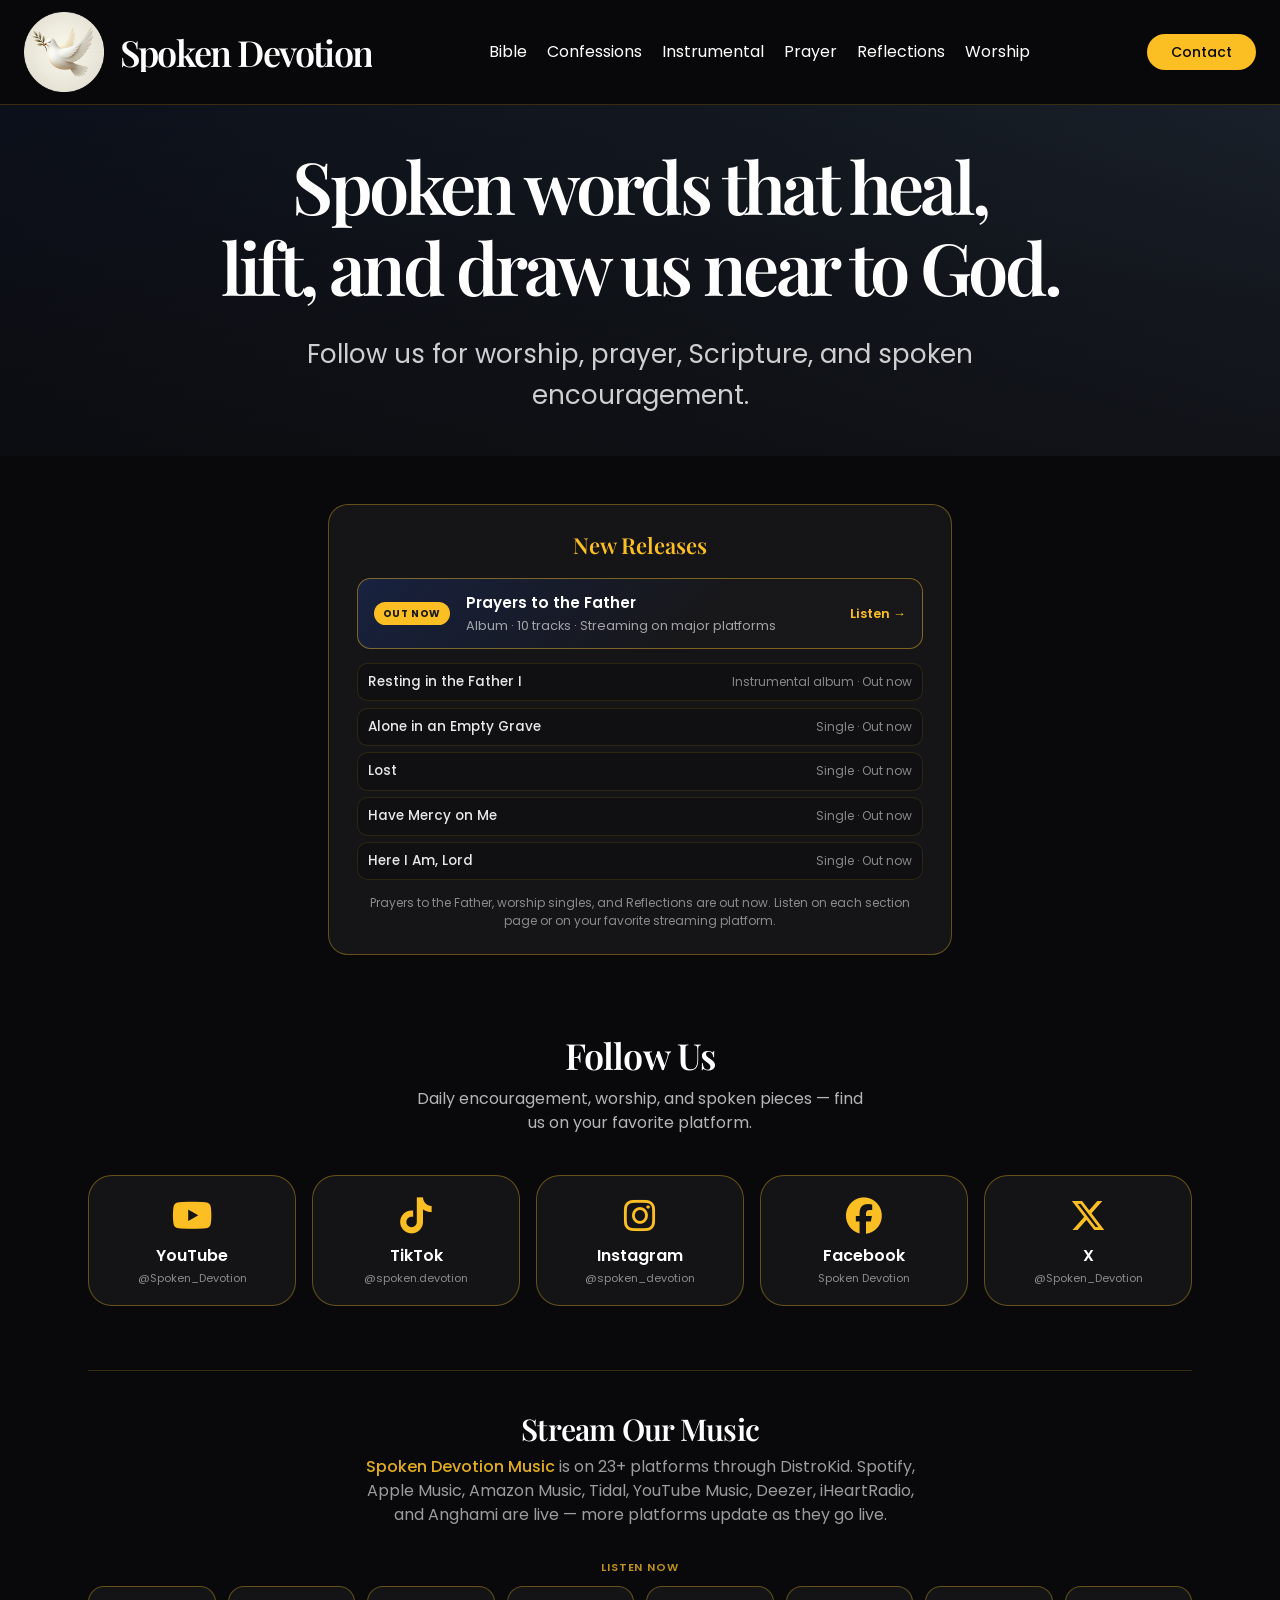
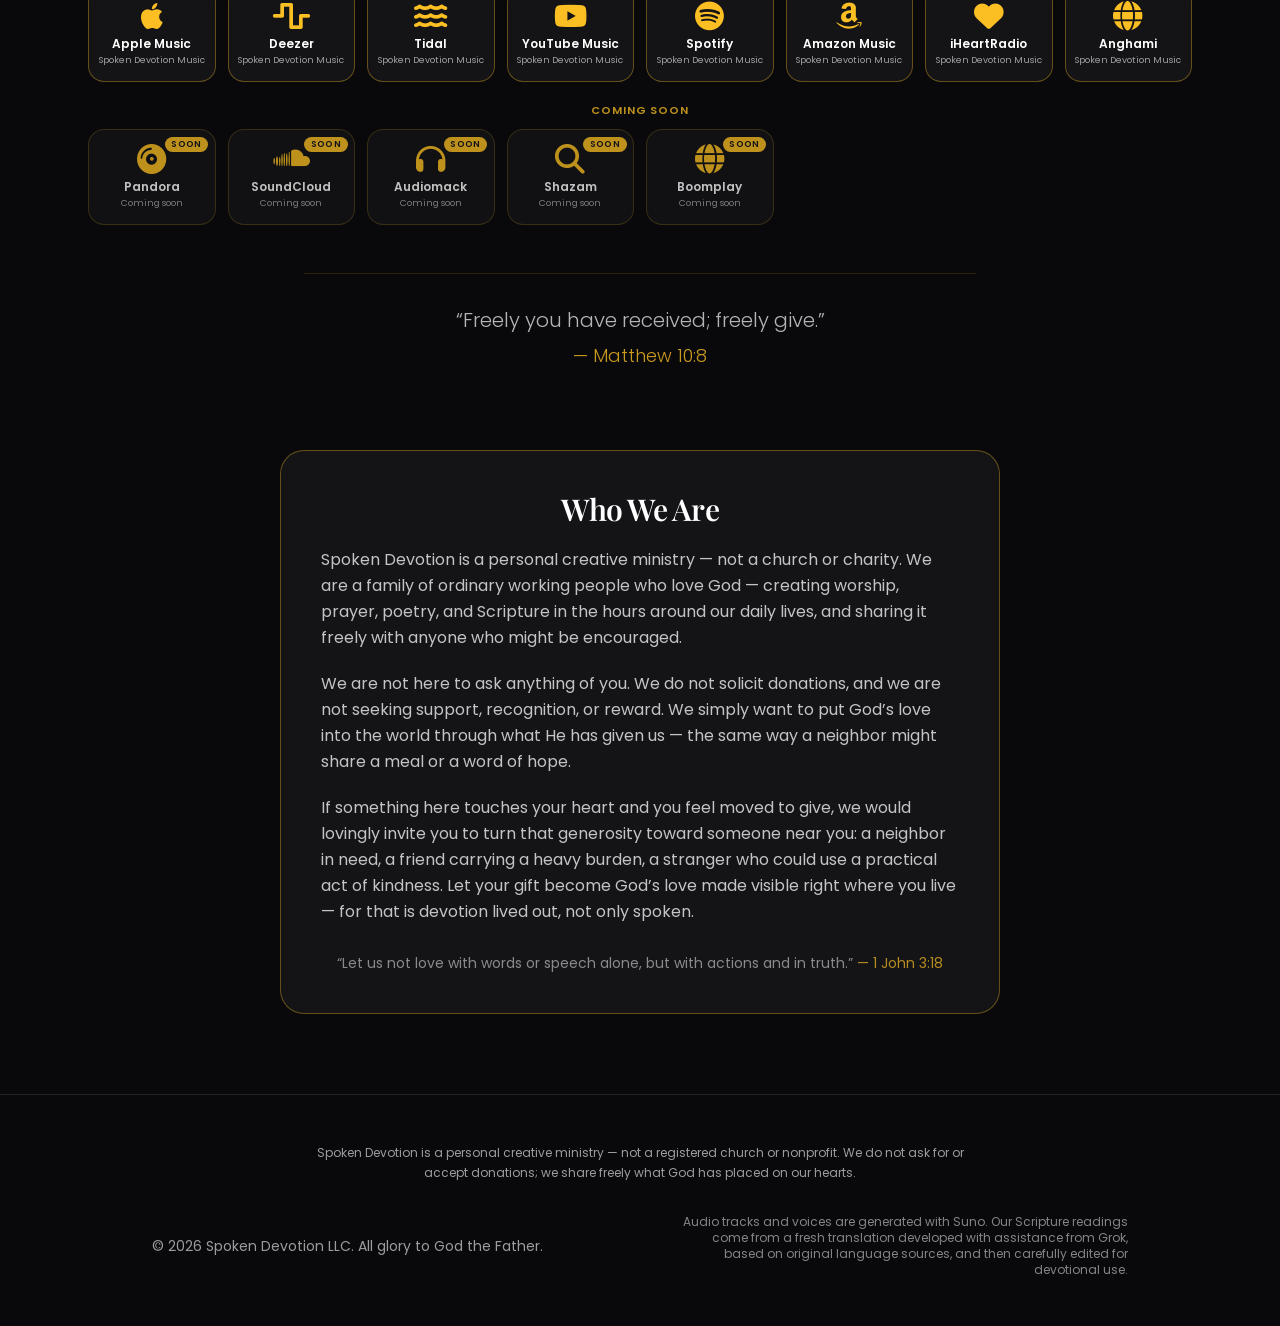
==== index.html @ 1915d524 "Consistent self-description: personal creative ministry" ====
<!DOCTYPE html>
<html lang="en">
<head>
    <meta charset="UTF-8">
    <meta name="viewport" content="width=device-width, initial-scale=1.0">
    <title>Spoken Devotion • Words that Draw Us Closer to God</title>
    <meta name="description" content="Spoken poetry, worship, prayer, and Scripture that heal, lift, and draw us closer to God.">
    <meta name="theme-color" content="#0f172a">
    <link rel="icon" href="/images/logo.png" type="image/png">
    <link rel="apple-touch-icon" href="/images/logo.png">
    <meta property="og:type" content="website">
    <meta property="og:site_name" content="Spoken Devotion">
    <meta property="og:title" content="Spoken Devotion • Words that Draw Us Closer to God">
    <meta property="og:description" content="Spoken poetry, worship, prayer, and Scripture that heal, lift, and draw us closer to God.">
    <meta property="og:url" content="https://spokendevotion.com/">
    <link rel="canonical" href="https://spokendevotion.com/">
    <meta property="og:image" content="https://spokendevotion.com/images/main.png">
    <meta name="twitter:card" content="summary_large_image">
    <link rel="stylesheet" href="https://cdnjs.cloudflare.com/ajax/libs/font-awesome/6.5.1/css/all.min.css">
    <link rel="stylesheet" href="/partials/site.css?v=24">
    <style>
        @import url('https://fonts.googleapis.com/css2?family=Playfair+Display:wght@400;700&family=Poppins:wght@400;500;600&display=swap');
        .accent-gold { color: #fbbf24; }
        .section-divider { border-top: 1px solid rgba(251, 191, 36, 0.2); }
    </style>
    <!-- Tailwind last, matching the old Play CDN cascade order -->
    <link rel="stylesheet" href="/css/tailwind.min.css?v=1">
</head>
<body class="bg-zinc-950 text-white overflow-x-hidden">
    <div id="nav-root"><!-- partial:nav (generated from partials/nav.html; run scripts/sync-partials.py) -->
<nav id="site-nav" class="fixed top-0 left-0 right-0 z-50 bg-zinc-950/90 backdrop-blur-xl border-b border-amber-400/20">
    <div class="max-w-7xl mx-auto px-6 h-[6.5rem] flex items-center justify-between">
        <a href="/" class="flex items-center gap-x-3 md:gap-x-4 min-w-0">
            <img src="/images/logo.png" alt="Spoken Devotion" class="h-16 md:h-20 w-auto flex-shrink-0">
            <span class="font-semibold text-2xl md:text-4xl tracking-tighter heading-font truncate">Spoken Devotion</span>
        </a>

        <div class="hidden lg:flex items-center gap-x-5 text-base">
            <a href="/bible/" data-nav-link class="hover:text-amber-400 transition-colors">Bible</a>
            <a href="/confessions/" data-nav-link class="hover:text-amber-400 transition-colors">Confessions</a>
            <a href="/instrumental/" data-nav-link class="hover:text-amber-400 transition-colors">Instrumental</a>
            <a href="/prayer/" data-nav-link class="hover:text-amber-400 transition-colors">Prayer</a>
            <a href="/reflections/" data-nav-link class="hover:text-amber-400 transition-colors">Reflections</a>
            <a href="/worship/" data-nav-link class="hover:text-amber-400 transition-colors">Worship</a>
        </div>

        <div class="flex items-center gap-x-3">
            <a href="/contact/" data-nav-link
               class="hidden sm:inline-flex px-4 md:px-6 py-2 bg-amber-400 hover:bg-amber-300 text-zinc-950 rounded-full transition-all text-sm font-medium">
                Contact
            </a>
            <button id="mobile-menu-btn" type="button" class="lg:hidden p-2 text-amber-400" aria-label="Open menu" aria-expanded="false">
                <i id="mobile-menu-icon" class="fa-solid fa-bars text-2xl"></i>
            </button>
        </div>
    </div>

    <div id="mobile-menu" class="hidden lg:hidden border-t border-amber-400/20 bg-zinc-950/95">
        <div class="px-6 py-4 flex flex-col gap-y-4 text-base">
            <a href="/bible/" data-nav-link class="hover:text-amber-400 transition-colors">Bible</a>
            <a href="/confessions/" data-nav-link class="hover:text-amber-400 transition-colors">Confessions</a>
            <a href="/instrumental/" data-nav-link class="hover:text-amber-400 transition-colors">Instrumental</a>
            <a href="/prayer/" data-nav-link class="hover:text-amber-400 transition-colors">Prayer</a>
            <a href="/reflections/" data-nav-link class="hover:text-amber-400 transition-colors">Reflections</a>
            <a href="/worship/" data-nav-link class="hover:text-amber-400 transition-colors">Worship</a>
            <a href="/contact/" data-nav-link class="inline-flex items-center justify-center px-6 py-2 bg-amber-400 hover:bg-amber-300 text-zinc-950 rounded-full transition-all text-sm font-medium">Contact</a>
        </div>
    </div>
</nav>
<!-- /partial:nav --></div>

    <!-- Hero Banner -->
    <section class="page-banner page-banner--standard page-banner--light" data-banner="/images/main.png" data-fallback="devotion-bg">
        <div class="page-banner__fallback"></div>
        <div class="page-banner__image"></div>
        <div class="page-banner__overlay"></div>
        <div class="page-banner__content max-w-5xl mx-auto">
            <h1 class="font-semibold tracking-tighter heading-font leading-tight">
                Spoken words that heal,<br>lift, and draw us near to God.
            </h1>
            <p class="text-white/80 max-w-2xl mx-auto">
                Follow us for worship, prayer, Scripture, and spoken encouragement.
            </p>
        </div>
    </section>

    <!-- Release digest (rendered from partials/releases.js) -->
    <div class="max-w-2xl mx-auto px-6 pt-10 md:pt-12" data-release-digest></div>

    <!-- Social -->
    <div id="social" class="max-w-6xl mx-auto px-6 py-16 md:py-20">
        <h2 class="text-3xl md:text-4xl font-semibold tracking-tight text-center mb-3 heading-font">Follow Us</h2>
        <p class="text-center text-white/70 mb-10 max-w-md mx-auto">Daily encouragement, worship, and spoken pieces — find us on your favorite platform.</p>

        <div class="social-row flex flex-nowrap items-stretch justify-center gap-3 md:gap-4">
            <a href="https://www.youtube.com/@Spoken_Devotion" target="_blank" rel="noopener noreferrer"
               class="social-card flex flex-col items-center justify-center p-4 md:p-5 text-center">
                <i class="fa-brands fa-youtube text-3xl md:text-4xl mb-2 accent-gold"></i>
                <span class="font-semibold text-sm md:text-base">YouTube</span>
                <span class="social-card__handle">@Spoken_Devotion</span>
            </a>
            <a href="https://www.tiktok.com/@spoken.devotion" target="_blank" rel="noopener noreferrer"
               class="social-card flex flex-col items-center justify-center p-4 md:p-5 text-center">
                <i class="fa-brands fa-tiktok text-3xl md:text-4xl mb-2 accent-gold"></i>
                <span class="font-semibold text-sm md:text-base">TikTok</span>
                <span class="social-card__handle">@spoken.devotion</span>
            </a>
            <a href="https://www.instagram.com/spoken_devotion/" target="_blank" rel="noopener noreferrer"
               class="social-card flex flex-col items-center justify-center p-4 md:p-5 text-center">
                <i class="fa-brands fa-instagram text-3xl md:text-4xl mb-2 accent-gold"></i>
                <span class="font-semibold text-sm md:text-base">Instagram</span>
                <span class="social-card__handle">@spoken_devotion</span>
            </a>
            <a href="https://www.facebook.com/profile.php?id=61591326358064" target="_blank" rel="noopener noreferrer"
               class="social-card flex flex-col items-center justify-center p-4 md:p-5 text-center">
                <i class="fa-brands fa-facebook text-3xl md:text-4xl mb-2 accent-gold"></i>
                <span class="font-semibold text-sm md:text-base">Facebook</span>
                <span class="social-card__handle">Spoken Devotion</span>
            </a>
            <a href="https://x.com/Spoken_Devotion" target="_blank" rel="noopener noreferrer"
               class="social-card flex flex-col items-center justify-center p-4 md:p-5 text-center">
                <i class="fa-brands fa-x-twitter text-3xl md:text-4xl mb-2 accent-gold"></i>
                <span class="font-semibold text-sm md:text-base">X</span>
                <span class="social-card__handle">@Spoken_Devotion</span>
            </a>
        </div>

        <div class="section-divider mt-16 mb-10"></div>

        <h2 class="text-2xl md:text-3xl font-semibold tracking-tight text-center mb-2 heading-font">Stream Our Music</h2>
        <p class="text-center text-white/60 text-sm md:text-base mb-8 max-w-xl mx-auto">
            <span class="text-amber-400/90 font-medium">Spoken Devotion Music</span> is on 23+ platforms through DistroKid.
            Spotify, Apple Music, Amazon Music, Tidal, YouTube Music, Deezer, iHeartRadio, and Anghami are live — more platforms update as they go live.
        </p>
        <div data-streaming-platforms></div>

        <blockquote class="home-verse text-lg md:text-xl font-light text-white/70 leading-relaxed text-center mt-12 max-w-2xl mx-auto">
            “Freely you have received; freely give.”
            <span class="text-amber-400/80 block mt-2 text-base md:text-lg">— Matthew 10:8</span>
        </blockquote>
    </div>

    <!-- Who we are -->
    <div class="max-w-3xl mx-auto px-6 pb-20">
        <div class="audio-card p-8 md:p-10 text-center md:text-left space-y-5 text-white/75 leading-relaxed">
            <h2 class="text-2xl md:text-3xl font-semibold tracking-tight heading-font text-white text-center">Who We Are</h2>
            <p>
                Spoken Devotion is a personal creative ministry — not a church or charity. We are a family of ordinary working people who love God —
                creating worship, prayer, poetry, and Scripture in the hours around our daily lives, and sharing it freely with anyone who might be encouraged.
            </p>
            <p>
                We are not here to ask anything of you. We do not solicit donations, and we are not seeking support, recognition, or reward.
                We simply want to put God’s love into the world through what He has given us — the same way a neighbor might share a meal or a word of hope.
            </p>
            <p>
                If something here touches your heart and you feel moved to give, we would lovingly invite you to turn that generosity toward someone near you:
                a neighbor in need, a friend carrying a heavy burden, a stranger who could use a practical act of kindness.
                Let your gift become God’s love made visible right where you live — for that is devotion lived out, not only spoken.
            </p>
            <p class="text-sm text-white/50 text-center pt-2">
                “Let us not love with words or speech alone, but with actions and in truth.”
                <span class="text-amber-400/70"> — 1 John 3:18</span>
            </p>
        </div>
    </div>

    <div id="footer-root"><!-- partial:footer (generated from partials/footer.html; run scripts/sync-partials.py) -->
<footer class="bg-zinc-950 border-t border-white/10 py-12">
    <div class="max-w-5xl mx-auto px-6">
        <p class="text-center text-white/60 text-xs max-w-2xl mx-auto mb-8 leading-relaxed">
            Spoken Devotion is a personal creative ministry — not a registered church or nonprofit.
            We do not ask for or accept donations; we share freely what God has placed on our hearts.
        </p>
        <div class="flex flex-col md:flex-row justify-between items-center gap-y-6 text-sm">
            <div class="text-white/60">
                © 2026 Spoken Devotion LLC. All glory to God the Father.
            </div>
            
            <div class="text-center md:text-right text-white/50 text-xs max-w-md">
                Audio tracks and voices are generated with Suno. 
                Our Scripture readings come from a fresh translation developed with assistance from Grok, 
                based on original language sources, and then carefully edited for devotional use.
            </div>
        </div>
    </div>
</footer>
<!-- /partial:footer --></div>

    <script src="/partials/releases.js?v=3"></script>
    <script src="/partials/streaming-platforms.js?v=9"></script>
    <script src="/partials/site.js?v=30"></script>
</body>
</html>
---- partials/site.css ----
/* Base typography — nav partial uses .heading-font after injection */
body {
    font-family: 'Poppins', system_ui, sans-serif;
}
.heading-font {
    font-family: 'Playfair Display', serif;
}

/* Fallback banner gradients (used when /images/*.png is missing) */
.devotion-bg {
    background: linear-gradient(135deg, #0f172a 0%, #1e2937 50%, #334155 100%);
}
.worship-bg {
    background: linear-gradient(135deg, #1e2937 0%, #334155 100%);
}
.prayer-bg {
    background: linear-gradient(135deg, #1e3a8a 0%, #312e81 100%);
}
.confession-bg {
    background: linear-gradient(135deg, #1e2937 0%, #334155 100%);
}
.bible-bg {
    background: linear-gradient(135deg, #0f172a 0%, #1e2937 40%, #1e3a8a 100%);
}
.instrumental-bg {
    background: linear-gradient(135deg, #0f172a 0%, #1e2937 50%, #334155 100%);
}
.reflections-bg {
    background: linear-gradient(135deg, #1e2937 0%, #422006 45%, #1e3a8a 100%);
}

/* Page banner — sits below fixed nav (h-[6.5rem]) */
.page-banner {
    position: relative;
    overflow: hidden;
    margin-top: 6.5rem;
}
.page-banner--standard {
    min-height: 18rem;
    display: flex;
    align-items: center;
    justify-content: center;
}
@media (min-width: 768px) {
    .page-banner--standard {
        min-height: 22rem;
    }
}
.page-banner--tall {
    min-height: calc(100vh - 6.5rem);
    display: flex;
    align-items: center;
    justify-content: center;
}
.page-banner__fallback,
.page-banner__image,
.page-banner__overlay {
    position: absolute;
    inset: 0;
}
.page-banner__image {
    background-size: cover;
    background-position: center center;
    background-repeat: no-repeat;
    opacity: 0;
    transition: opacity 0.5s ease;
}
.page-banner__image.is-loaded {
    opacity: 1;
}
.page-banner__overlay {
    background: linear-gradient(
        to bottom,
        rgba(9, 9, 11, 0.45) 0%,
        rgba(9, 9, 11, 0.65) 100%
    );
}
/* Stronger overlay for light-toned banner images (e.g. main.png) */
.page-banner--light .page-banner__overlay {
    background: linear-gradient(
        to bottom,
        rgba(9, 9, 11, 0.5) 0%,
        rgba(9, 9, 11, 0.72) 55%,
        rgba(9, 9, 11, 0.82) 100%
    );
}
.page-banner__content {
    position: relative;
    z-index: 10;
    width: 100%;
    padding: 1.5rem;
    text-align: center;
}
.page-banner--tall .page-banner__content {
    padding: 2rem 1.5rem;
}
/* Shared banner typography — overrides per-page Tailwind text-* on h1/p */
.page-banner__content h1 {
    font-size: 2.75rem;
    line-height: 1.12;
    margin-bottom: 1.25rem;
}
@media (min-width: 768px) {
    .page-banner__content h1 {
        font-size: 4.5rem;
        margin-bottom: 1.75rem;
    }
}
.page-banner__content p {
    font-size: 1.25rem;
    line-height: 1.55;
}
@media (min-width: 768px) {
    .page-banner__content p {
        font-size: 1.625rem;
    }
}

/* Audio / content cards — amber border (matches Prayer page) */
.audio-card {
    background: rgba(24, 24, 27, 0.8);
    border: 1px solid rgba(251, 191, 36, 0.35);
    border-radius: 1.5rem;
}
.audio-card--secondary {
    border-color: rgba(251, 191, 36, 0.22);
}
.prayer-card {
    display: flex;
    flex-direction: column;
    height: 100%;
}
.prayer-card .flex.flex-wrap {
    margin-top: auto;
}
.bible-book {
    border: 1px solid rgba(251, 191, 36, 0.35);
}

/* Social cards — homepage row (matches audio-card borders) */
.social-row {
    width: 100%;
}
.social-card {
    position: relative;
    flex: 1 1 0;
    min-width: 0;
    background: rgba(24, 24, 27, 0.8);
    border: 1px solid rgba(251, 191, 36, 0.35);
    border-radius: 1.5rem;
    transition: border-color 0.2s ease, background-color 0.2s ease;
}
a.social-card:hover {
    background: rgba(251, 191, 36, 0.08);
    border-color: rgba(251, 191, 36, 0.55);
}
.social-card--soon {
    opacity: 0.75;
    cursor: default;
    border-color: rgba(251, 191, 36, 0.22);
    pointer-events: none;
}
.social-card--soon:hover {
    background: rgba(24, 24, 27, 0.8);
    border-color: rgba(251, 191, 36, 0.22);
}
@media (max-width: 639px) {
    .social-row {
        overflow-x: auto;
        justify-content: flex-start;
        padding-bottom: 0.5rem;
        -webkit-overflow-scrolling: touch;
        scrollbar-width: thin;
    }
    .social-card {
        flex: 0 0 6.75rem;
    }
}
.social-card__handle {
    font-size: 0.625rem;
    line-height: 1.2;
    color: rgba(255, 255, 255, 0.5);
    margin-top: 0.25rem;
    max-width: 100%;
    overflow: hidden;
    text-overflow: ellipsis;
    white-space: nowrap;
    padding: 0 0.15rem;
}
@media (min-width: 768px) {
    .social-card__handle {
        font-size: 0.6875rem;
    }
}
.home-verse {
    border-top: 1px solid rgba(251, 191, 36, 0.15);
    padding-top: 2rem;
}
.social-card__badge {
    position: absolute;
    top: 0.5rem;
    right: 0.5rem;
    font-size: 0.625rem;
    font-weight: 600;
    letter-spacing: 0.04em;
    text-transform: uppercase;
    color: #18181b;
    background: #fbbf24;
    padding: 0.2rem 0.5rem;
    border-radius: 9999px;
    line-height: 1.2;
    box-shadow: 0 2px 8px rgba(251, 191, 36, 0.35);
}

/* Nav — coming soon badges */
.nav-link--soon {
    display: inline-flex;
    align-items: center;
    gap: 0.35rem;
}
.nav-link__badge {
    font-size: 0.5625rem;
    font-weight: 600;
    letter-spacing: 0.04em;
    text-transform: uppercase;
    color: #18181b;
    background: #fbbf24;
    padding: 0.15rem 0.4rem;
    border-radius: 9999px;
    line-height: 1.2;
    flex-shrink: 0;
}

/* Contact form thank-you modal */
.contact-modal {
    position: fixed;
    inset: 0;
    z-index: 2000;
    display: flex;
    align-items: center;
    justify-content: center;
    padding: 1rem;
    background: rgba(0, 0, 0, 0.88);
    opacity: 0;
    visibility: hidden;
    transition: opacity 0.25s ease, visibility 0.25s ease;
}
.contact-modal.is-open {
    opacity: 1;
    visibility: visible;
}
.contact-modal__content {
    background: #18181b;
    width: 100%;
    max-width: 28rem;
    border-radius: 1.5rem;
    border: 1px solid rgba(251, 191, 36, 0.45);
    padding: 2rem 1.75rem;
    box-shadow: 0 25px 50px -12px rgba(0, 0, 0, 0.5);
    transform: translateY(12px) scale(0.97);
    transition: transform 0.25s ease;
}
.contact-modal.is-open .contact-modal__content {
    transform: translateY(0) scale(1);
}

/* Content modals — lyrics, prayer, poetry, James video */
.modal {
    display: none;
    position: fixed;
    inset: 0;
    z-index: 1000;
    align-items: center;
    justify-content: center;
    padding: 1rem;
    background: rgba(0, 0, 0, 0.88);
}
.modal-content {
    background: #18181b;
    width: 100%;
    max-width: 720px;
    max-height: 85vh;
    border-radius: 1.5rem;
    overflow: hidden;
    border: 1px solid #fbbf24;
}
.modal-content--wide {
    max-width: 900px;
}
/* Album / streaming announcement */
.album-announce {
    background: linear-gradient(135deg, rgba(30, 58, 138, 0.35) 0%, rgba(24, 24, 27, 0.95) 45%, rgba(67, 20, 7, 0.25) 100%);
    border: 1px solid rgba(251, 191, 36, 0.45);
    border-radius: 1.5rem;
    box-shadow: 0 20px 50px -20px rgba(251, 191, 36, 0.2);
}
.album-announce__badge {
    display: inline-flex;
    align-items: center;
    gap: 0.4rem;
    font-size: 0.6875rem;
    font-weight: 600;
    letter-spacing: 0.08em;
    text-transform: uppercase;
    color: #18181b;
    background: #fbbf24;
    padding: 0.35rem 0.75rem;
    border-radius: 9999px;
}
.album-tracklist {
    display: grid;
    gap: 0.5rem;
}
@media (min-width: 640px) {
    .album-tracklist {
        grid-template-columns: repeat(2, minmax(0, 1fr));
    }
}
.album-track {
    display: flex;
    align-items: center;
    gap: 0.75rem;
    padding: 0.65rem 0.85rem;
    border-radius: 0.85rem;
    border: 1px solid rgba(251, 191, 36, 0.18);
    background: rgba(9, 9, 11, 0.45);
}
.album-track__num {
    flex-shrink: 0;
    width: 1.75rem;
    text-align: center;
    font-size: 0.75rem;
    font-weight: 600;
    color: rgba(251, 191, 36, 0.85);
}
.album-track__title {
    flex: 1;
    min-width: 0;
    font-size: 0.9rem;
    line-height: 1.3;
}
.album-track__action {
    flex-shrink: 0;
    font-size: 0.75rem;
    color: #fbbf24;
    border: 1px solid rgba(251, 191, 36, 0.35);
    border-radius: 9999px;
    padding: 0.25rem 0.65rem;
    transition: background-color 0.2s ease, color 0.2s ease;
}
button.album-track__action:hover {
    background: rgba(251, 191, 36, 0.12);
    color: #fcd34d;
}

/* Compact release digest — homepage */
.release-digest {
    background: rgba(24, 24, 27, 0.85);
    border: 1px solid rgba(251, 191, 36, 0.35);
    border-radius: 1.25rem;
    padding: 1.25rem 1.5rem;
}
@media (min-width: 768px) {
    .release-digest {
        padding: 1.5rem 1.75rem;
    }
}
.release-digest__heading {
    font-family: 'Playfair Display', serif;
    font-size: 1.375rem;
    font-weight: 600;
    color: #fbbf24;
    margin-bottom: 1rem;
    text-align: center;
}
.release-digest__featured {
    display: flex;
    flex-wrap: wrap;
    align-items: center;
    gap: 0.75rem 1rem;
    padding: 0.85rem 1rem;
    margin-bottom: 0.85rem;
    border-radius: 0.85rem;
    background: linear-gradient(135deg, rgba(30, 58, 138, 0.35) 0%, rgba(24, 24, 27, 0.9) 60%);
    border: 1px solid rgba(251, 191, 36, 0.45);
}
.release-digest__badge {
    flex-shrink: 0;
    font-size: 0.625rem;
    font-weight: 700;
    letter-spacing: 0.06em;
    text-transform: uppercase;
    color: #18181b;
    background: #fbbf24;
    padding: 0.25rem 0.55rem;
    border-radius: 9999px;
}
.release-digest__featured-body {
    flex: 1 1 12rem;
    min-width: 0;
}
.release-digest__featured-title {
    display: block;
    font-weight: 600;
    color: #fff;
    font-size: 0.95rem;
    line-height: 1.35;
}
.release-digest__featured-meta {
    display: block;
    font-size: 0.8rem;
    color: rgba(255, 255, 255, 0.6);
    margin-top: 0.15rem;
}
.release-digest__featured-link {
    flex-shrink: 0;
    font-size: 0.8rem;
    font-weight: 600;
    color: #fbbf24;
    white-space: nowrap;
    transition: color 0.2s ease;
}
.release-digest__featured-link:hover {
    color: #fcd34d;
}
.release-digest__list {
    list-style: none;
    margin: 0;
    padding: 0;
    display: flex;
    flex-direction: column;
    gap: 0.4rem;
}
.release-digest__item {
    display: flex;
    flex-wrap: wrap;
    align-items: baseline;
    justify-content: space-between;
    gap: 0.25rem 0.75rem;
    padding: 0.5rem 0.65rem;
    border-radius: 0.65rem;
    border: 1px solid rgba(251, 191, 36, 0.12);
    background: rgba(9, 9, 11, 0.35);
    font-size: 0.85rem;
    transition: border-color 0.2s ease, background-color 0.2s ease;
}
a.release-digest__item:hover {
    border-color: rgba(251, 191, 36, 0.35);
    background: rgba(251, 191, 36, 0.06);
}
.release-digest__item-title {
    font-weight: 500;
    color: rgba(255, 255, 255, 0.9);
}
.release-digest__item-meta {
    font-size: 0.75rem;
    color: rgba(255, 255, 255, 0.5);
    white-space: nowrap;
}
.release-digest__note {
    margin-top: 0.85rem;
    font-size: 0.75rem;
    color: rgba(255, 255, 255, 0.5);
    text-align: center;
    line-height: 1.5;
}

/* Streaming platform cards */
.platform-groups {
    display: flex;
    flex-direction: column;
    gap: 1.25rem;
}
.platform-group__label {
    font-size: 0.6875rem;
    font-weight: 600;
    letter-spacing: 0.08em;
    text-transform: uppercase;
    color: rgba(251, 191, 36, 0.75);
    text-align: center;
    margin-bottom: 0.65rem;
}
.platform-grid {
    display: grid;
    grid-template-columns: repeat(auto-fill, minmax(6.5rem, 1fr));
    gap: 0.65rem;
}
@media (min-width: 640px) {
    .platform-grid {
        grid-template-columns: repeat(auto-fill, minmax(7.25rem, 1fr));
        gap: 0.75rem;
    }
}
.platform-card {
    position: relative;
    display: flex;
    flex-direction: column;
    align-items: center;
    justify-content: center;
    padding: 0.85rem 0.5rem;
    text-align: center;
    background: rgba(24, 24, 27, 0.8);
    border: 1px solid rgba(251, 191, 36, 0.35);
    border-radius: 1rem;
    transition: border-color 0.2s ease, background-color 0.2s ease;
    text-decoration: none;
    color: inherit;
}
a.platform-card:hover {
    background: rgba(251, 191, 36, 0.08);
    border-color: rgba(251, 191, 36, 0.55);
}
.platform-card--soon {
    opacity: 0.75;
    cursor: default;
    border-color: rgba(251, 191, 36, 0.22);
    pointer-events: none;
}
.platform-card__badge {
    position: absolute;
    top: 0.4rem;
    right: 0.4rem;
    font-size: 0.5625rem;
    font-weight: 600;
    letter-spacing: 0.04em;
    text-transform: uppercase;
    color: #18181b;
    background: #fbbf24;
    padding: 0.15rem 0.4rem;
    border-radius: 9999px;
    line-height: 1.2;
}
.platform-card__icon {
    font-size: 1.65rem;
    color: #fbbf24;
    margin-bottom: 0.4rem;
}
@media (min-width: 768px) {
    .platform-card__icon {
        font-size: 1.85rem;
    }
}
.platform-card__name {
    font-size: 0.7rem;
    font-weight: 600;
    line-height: 1.2;
}
@media (min-width: 768px) {
    .platform-card__name {
        font-size: 0.75rem;
    }
}
.platform-card__status {
    font-size: 0.5625rem;
    color: rgba(255, 255, 255, 0.6);
    margin-top: 0.2rem;
    max-width: 100%;
    overflow: hidden;
    text-overflow: ellipsis;
    white-space: nowrap;
    padding: 0 0.1rem;
}

.apple-music-embed {
    width: 100%;
    max-width: 660px;
    margin: 0 auto;
}
.apple-music-embed iframe {
    display: block;
    width: 100%;
    border: 0;
    border-radius: 10px;
}
.album-track {
    flex-wrap: wrap;
}
.album-track__embed {
    display: none;
    flex: 1 1 100%;
    width: 100%;
    padding: 0.5rem 0 0.25rem;
}
.album-track__embed.is-open {
    display: block;
}
.album-track__action--listen.is-active {
    background: rgba(251, 191, 36, 0.12);
    color: #fcd34d;
}
.coming-soon-card {
    opacity: 0.85;
}
.coming-soon-card__badge {
    display: inline-flex;
    align-items: center;
    gap: 0.35rem;
    font-size: 0.6875rem;
    font-weight: 600;
    letter-spacing: 0.06em;
    text-transform: uppercase;
    color: #18181b;
    background: #fbbf24;
    padding: 0.3rem 0.65rem;
    border-radius: 9999px;
    margin-bottom: 0.75rem;
}

.toast {
    position: fixed;
    bottom: 20px;
    left: 50%;
    transform: translateX(-50%);
    background: #27251f;
    color: #fbbf24;
    padding: 12px 24px;
    border-radius: 9999px;
    box-shadow: 0 10px 15px -3px rgb(0 0 0 / 0.3);
    z-index: 9999;
    display: none;
    align-items: center;
    gap: 8px;
}
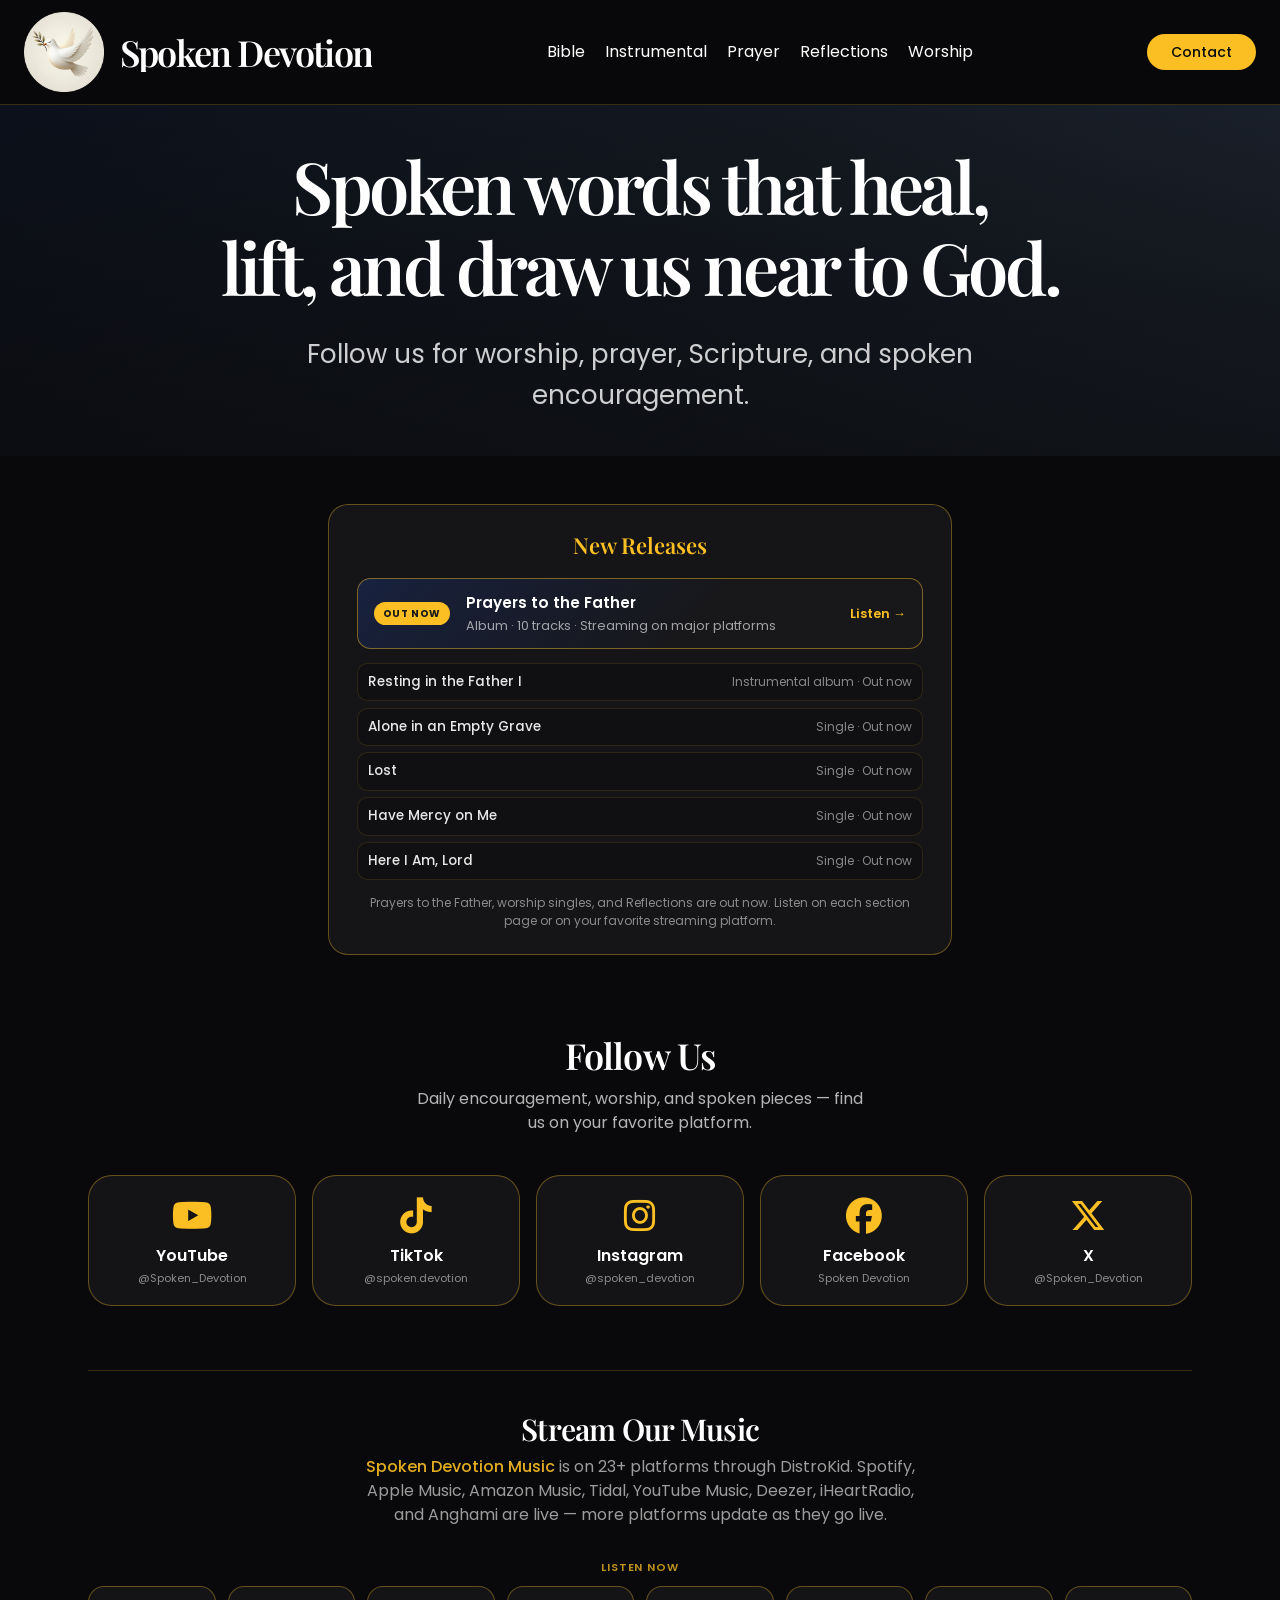
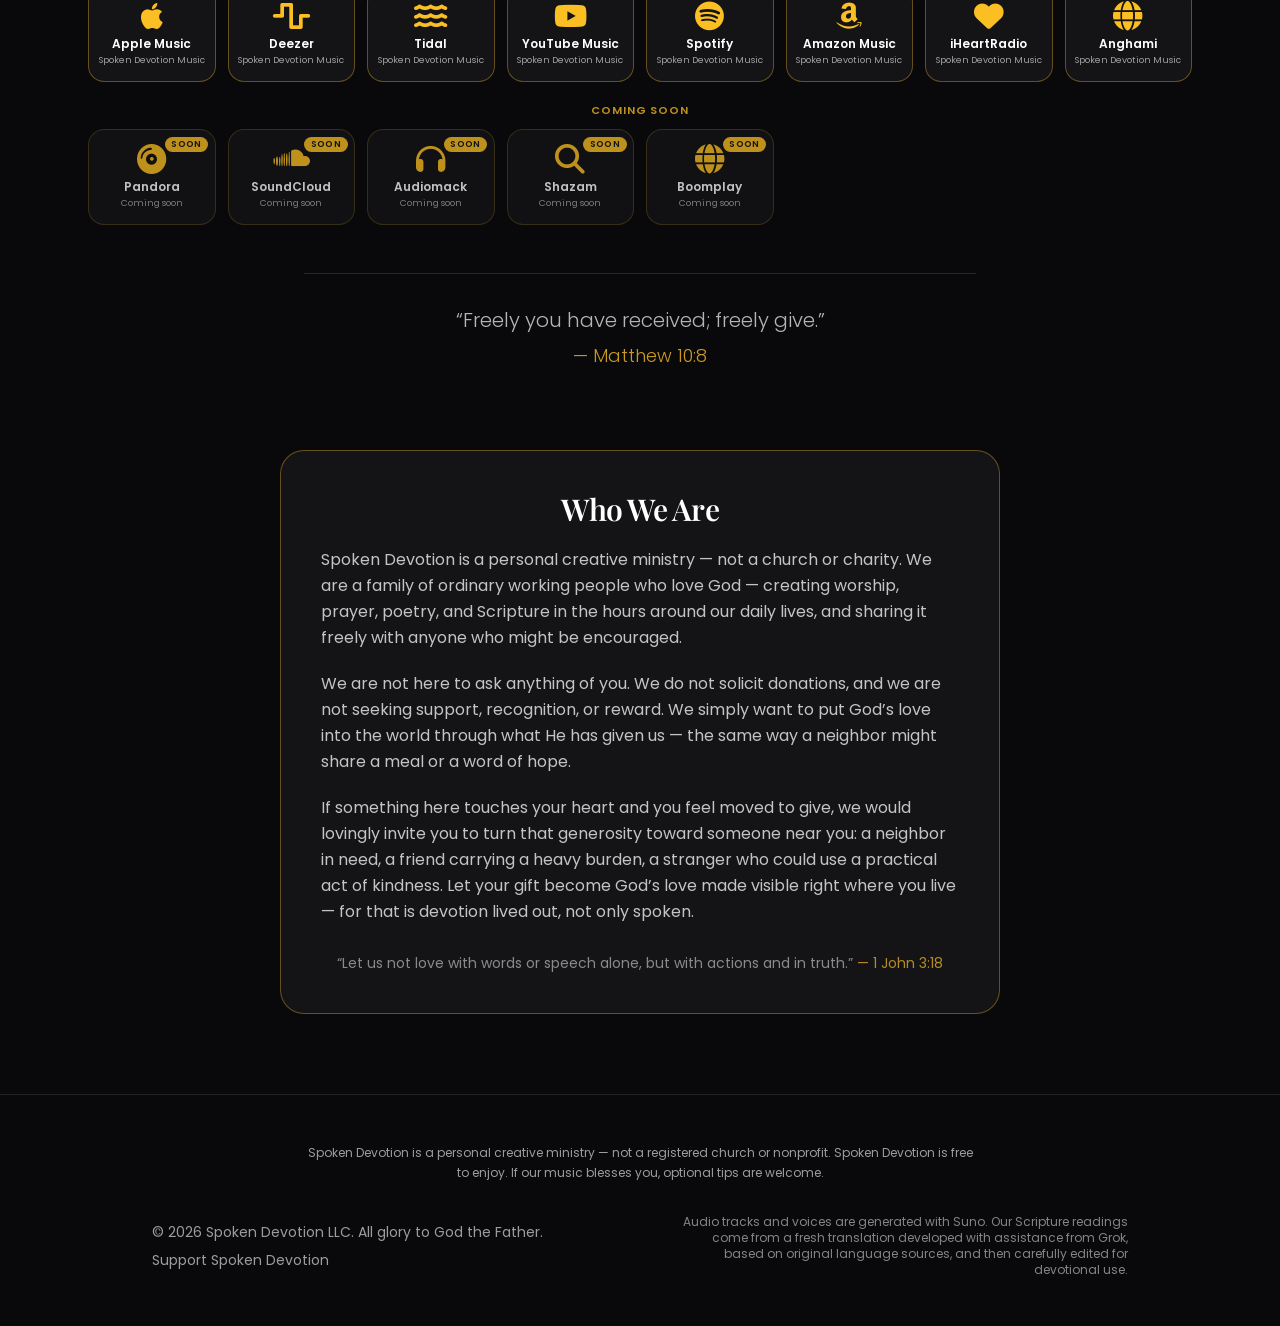
==== commit 08179624: "Remove Confessions page and add Ko-fi support link" ====
--- a/index.html
+++ b/index.html
@@ -24,7 +24,7 @@
         .section-divider { border-top: 1px solid rgba(251, 191, 36, 0.2); }
     </style>
     <!-- Tailwind last, matching the old Play CDN cascade order -->
-    <link rel="stylesheet" href="/css/tailwind.min.css?v=1">
+    <link rel="stylesheet" href="/css/tailwind.min.css?v=2">
 </head>
 <body class="bg-zinc-950 text-white overflow-x-hidden">
     <div id="nav-root"><!-- partial:nav (generated from partials/nav.html; run scripts/sync-partials.py) -->
@@ -37,7 +37,6 @@
 
         <div class="hidden lg:flex items-center gap-x-5 text-base">
             <a href="/bible/" data-nav-link class="hover:text-amber-400 transition-colors">Bible</a>
-            <a href="/confessions/" data-nav-link class="hover:text-amber-400 transition-colors">Confessions</a>
             <a href="/instrumental/" data-nav-link class="hover:text-amber-400 transition-colors">Instrumental</a>
             <a href="/prayer/" data-nav-link class="hover:text-amber-400 transition-colors">Prayer</a>
             <a href="/reflections/" data-nav-link class="hover:text-amber-400 transition-colors">Reflections</a>
@@ -58,7 +57,6 @@
     <div id="mobile-menu" class="hidden lg:hidden border-t border-amber-400/20 bg-zinc-950/95">
         <div class="px-6 py-4 flex flex-col gap-y-4 text-base">
             <a href="/bible/" data-nav-link class="hover:text-amber-400 transition-colors">Bible</a>
-            <a href="/confessions/" data-nav-link class="hover:text-amber-400 transition-colors">Confessions</a>
             <a href="/instrumental/" data-nav-link class="hover:text-amber-400 transition-colors">Instrumental</a>
             <a href="/prayer/" data-nav-link class="hover:text-amber-400 transition-colors">Prayer</a>
             <a href="/reflections/" data-nav-link class="hover:text-amber-400 transition-colors">Reflections</a>
@@ -169,11 +167,12 @@
     <div class="max-w-5xl mx-auto px-6">
         <p class="text-center text-white/60 text-xs max-w-2xl mx-auto mb-8 leading-relaxed">
             Spoken Devotion is a personal creative ministry — not a registered church or nonprofit.
-            We do not ask for or accept donations; we share freely what God has placed on our hearts.
+            Spoken Devotion is free to enjoy. If our music blesses you, optional tips are welcome.
         </p>
         <div class="flex flex-col md:flex-row justify-between items-center gap-y-6 text-sm">
             <div class="text-white/60">
                 © 2026 Spoken Devotion LLC. All glory to God the Father.
+                <a href="https://ko-fi.com/spokendevotion" target="_blank" rel="noopener" class="block mt-2 text-center md:text-left hover:text-amber-400 transition-colors">Support Spoken Devotion</a>
             </div>
             
             <div class="text-center md:text-right text-white/50 text-xs max-w-md">
--- a/partials/site.css
+++ b/partials/site.css
@@ -15,9 +15,6 @@
 }
 .prayer-bg {
     background: linear-gradient(135deg, #1e3a8a 0%, #312e81 100%);
-}
-.confession-bg {
-    background: linear-gradient(135deg, #1e2937 0%, #334155 100%);
 }
 .bible-bg {
     background: linear-gradient(135deg, #0f172a 0%, #1e2937 40%, #1e3a8a 100%);
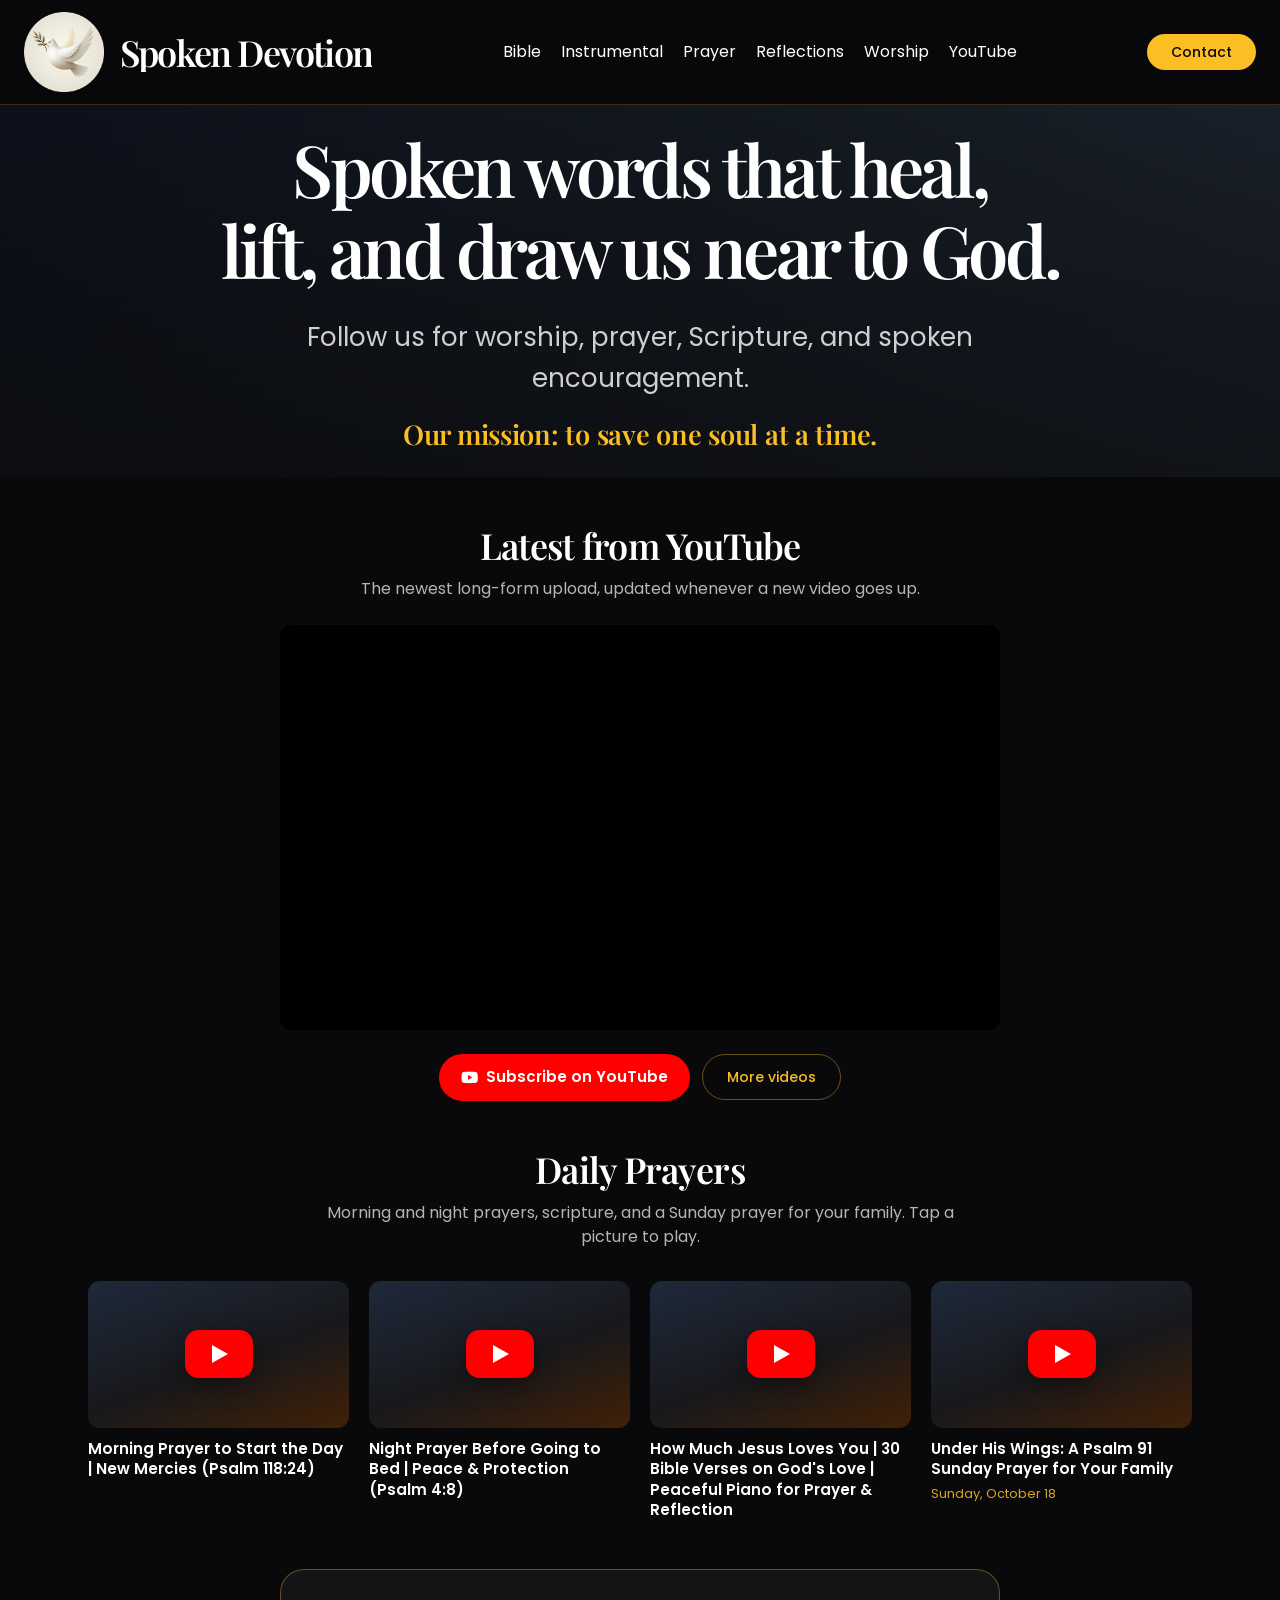
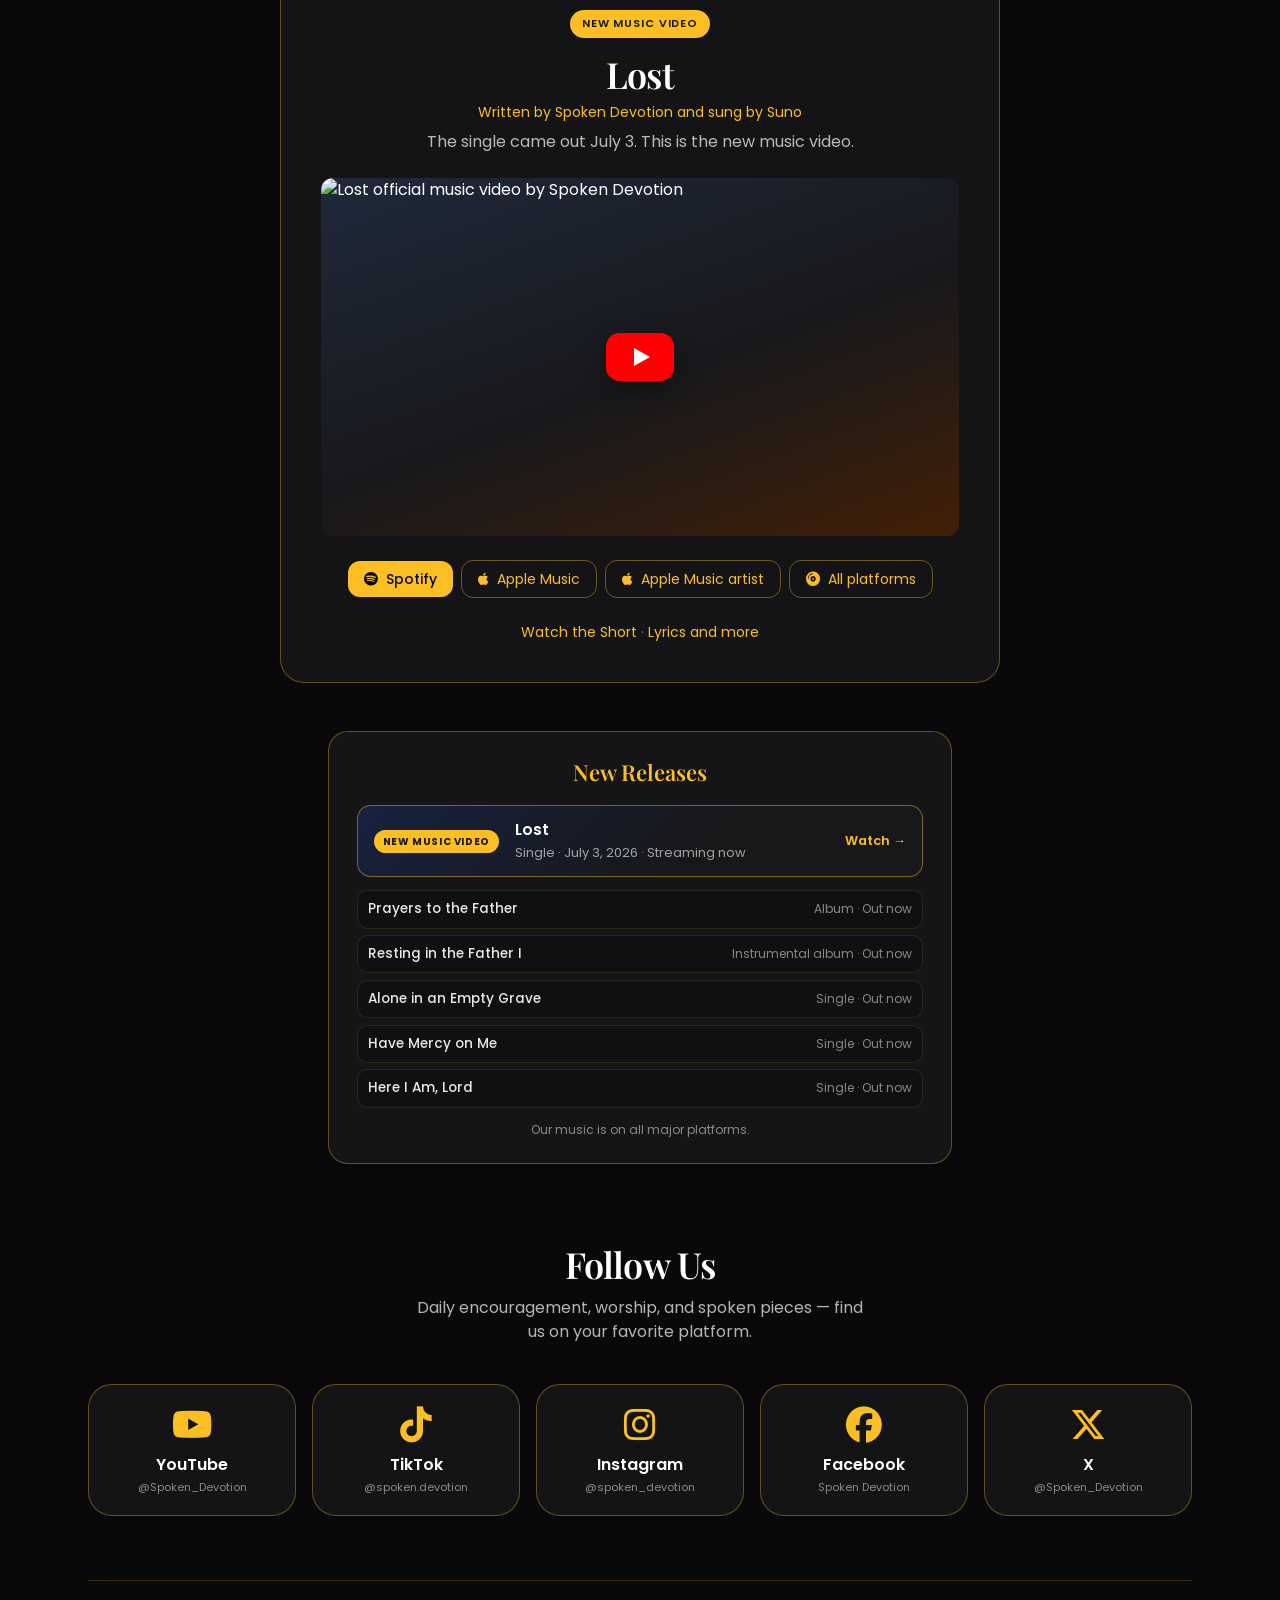
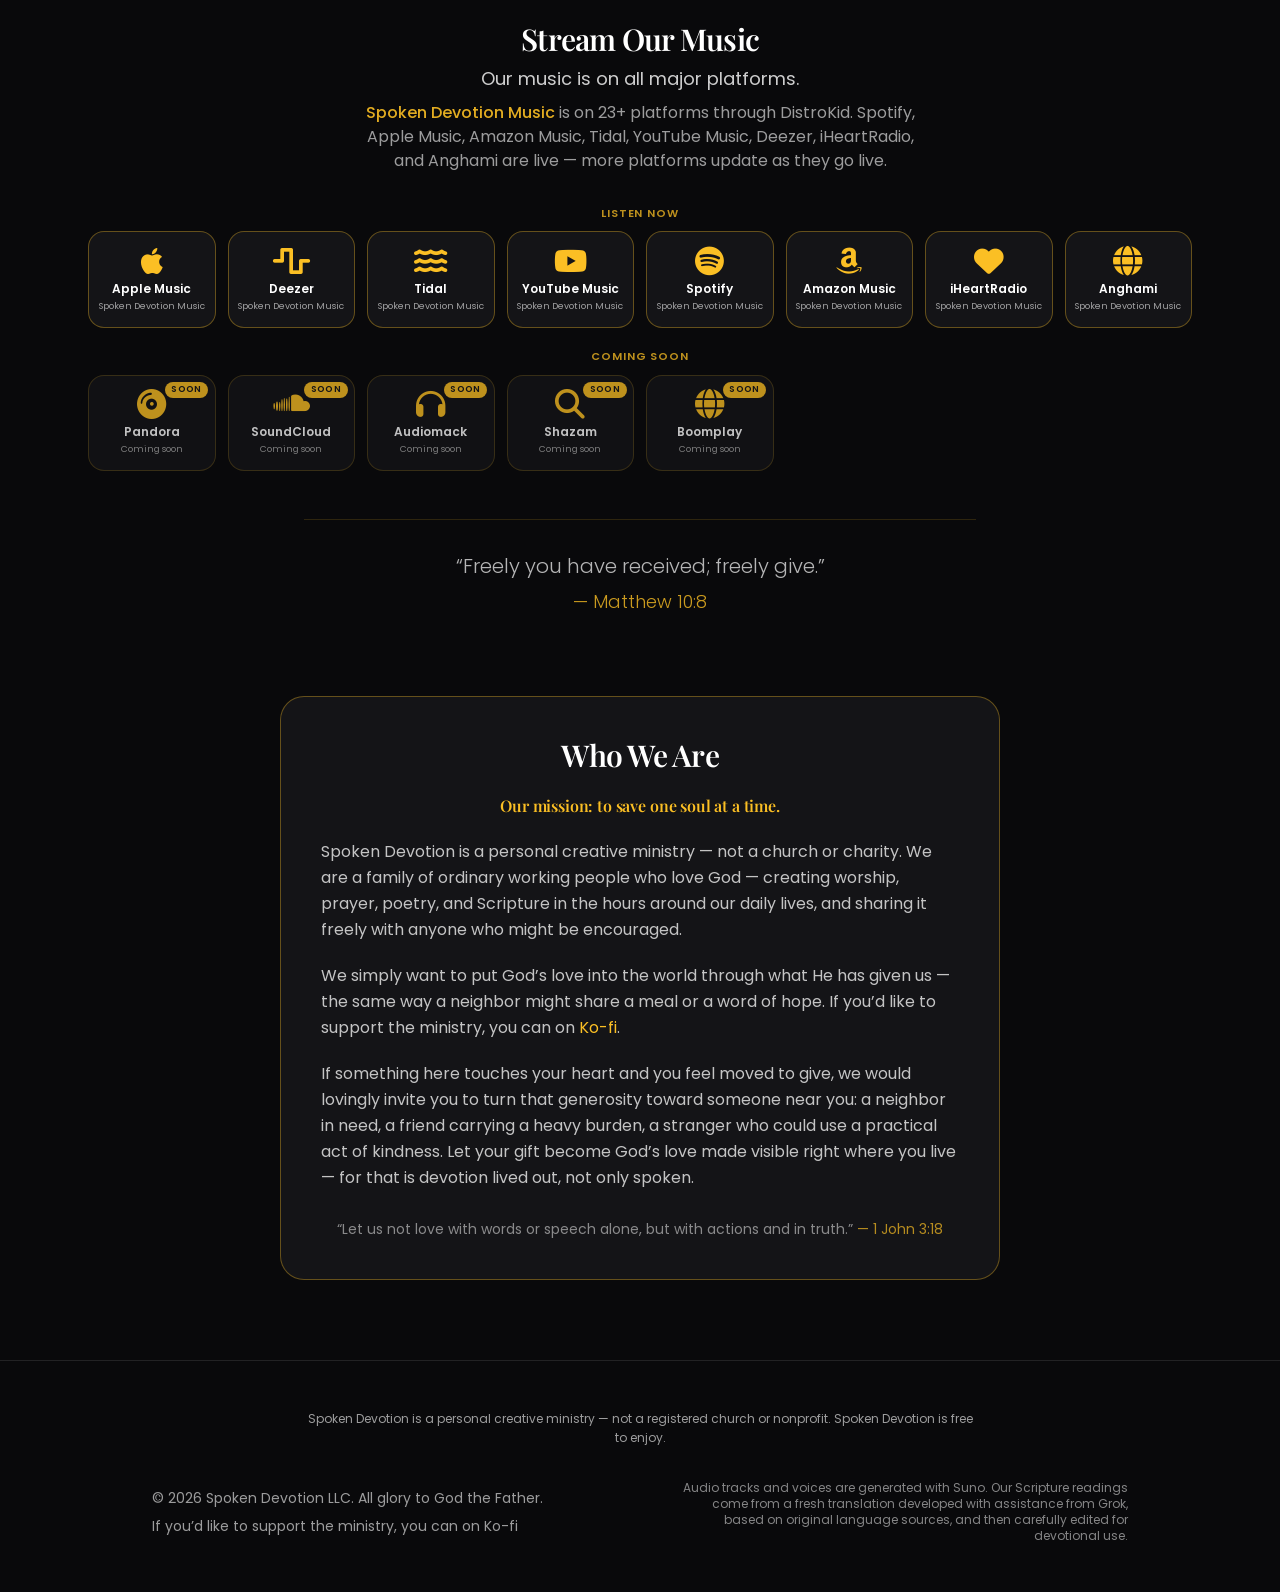
==== commit 6700f4fd: "Feature the latest YouTube upload, daily prayers, and Lost. The homepage and prayer page load lightw" ====
--- a/index.html
+++ b/index.html
@@ -3,21 +3,83 @@
 <head>
     <meta charset="UTF-8">
     <meta name="viewport" content="width=device-width, initial-scale=1.0">
-    <title>Spoken Devotion • Words that Draw Us Closer to God</title>
-    <meta name="description" content="Spoken poetry, worship, prayer, and Scripture that heal, lift, and draw us closer to God.">
+    <title>Spoken Devotion | Daily Christian Prayers, Scripture &amp; Worship Music</title>
+    <meta name="description" content="New prayer and scripture videos every day, plus faith-filled music on all major platforms. On a mission to save one soul at a time.">
     <meta name="theme-color" content="#0f172a">
     <link rel="icon" href="/images/logo.png" type="image/png">
     <link rel="apple-touch-icon" href="/images/logo.png">
     <meta property="og:type" content="website">
     <meta property="og:site_name" content="Spoken Devotion">
-    <meta property="og:title" content="Spoken Devotion • Words that Draw Us Closer to God">
-    <meta property="og:description" content="Spoken poetry, worship, prayer, and Scripture that heal, lift, and draw us closer to God.">
+    <meta property="og:title" content="Spoken Devotion | Daily Christian Prayers, Scripture &amp; Worship Music">
+    <meta property="og:description" content="New prayer and scripture videos every day, plus faith-filled music on all major platforms. On a mission to save one soul at a time.">
     <meta property="og:url" content="https://spokendevotion.com/">
     <link rel="canonical" href="https://spokendevotion.com/">
-    <meta property="og:image" content="https://spokendevotion.com/images/main.png">
+    <meta property="og:image" content="https://spokendevotion.com/images/og-share.png">
+    <meta property="og:image:type" content="image/png">
+    <meta property="og:image:width" content="1200">
+    <meta property="og:image:height" content="630">
+    <meta property="og:image:alt" content="Spoken Devotion — daily Christian prayers, scripture, and worship music">
     <meta name="twitter:card" content="summary_large_image">
+    <meta name="twitter:title" content="Spoken Devotion | Daily Christian Prayers, Scripture &amp; Worship Music">
+    <meta name="twitter:description" content="New prayer and scripture videos every day, plus faith-filled music on all major platforms. On a mission to save one soul at a time.">
+    <meta name="twitter:image" content="https://spokendevotion.com/images/og-share.png">
+    <meta name="twitter:image:alt" content="Spoken Devotion — daily Christian prayers, scripture, and worship music">
+    <script type="application/ld+json">
+    {
+      "@context": "https://schema.org",
+      "@graph": [
+        {
+          "@type": "Organization",
+          "@id": "https://spokendevotion.com/#organization",
+          "name": "Spoken Devotion",
+          "url": "https://spokendevotion.com/",
+          "description": "New prayer and scripture videos every day, plus faith-filled music on all major platforms. On a mission to save one soul at a time.",
+          "logo": {
+            "@type": "ImageObject",
+            "url": "https://spokendevotion.com/images/logo.png",
+            "width": 1024,
+            "height": 1024
+          },
+          "sameAs": [
+            "https://www.youtube.com/@Spoken_Devotion",
+            "https://open.spotify.com/artist/7kY2FAPgpXG7HQwP5Bdxj1",
+            "https://music.apple.com/us/artist/spoken-devotion/6784853329",
+            "https://www.instagram.com/spoken_devotion/",
+            "https://www.tiktok.com/@spoken.devotion",
+            "https://www.facebook.com/profile.php?id=61591326358064",
+            "https://x.com/Spoken_Devotion"
+          ]
+        },
+        {
+          "@type": "MusicRecording",
+          "@id": "https://spokendevotion.com/reflections/#lost",
+          "name": "Lost",
+          "byArtist": { "@id": "https://spokendevotion.com/#organization" },
+          "inAlbum": { "@type": "MusicAlbum", "name": "Lost - Single" },
+          "datePublished": "2026-07-03",
+          "url": "https://spokendevotion.com/reflections/",
+          "sameAs": [
+            "https://open.spotify.com/track/6hvMvqkl99A9k2rqdIcX0K",
+            "https://music.apple.com/us/album/lost-single/6785175088",
+            "https://distrokid.com/hyperfollow/spokendevotion/lost",
+            "https://www.youtube.com/watch?v=pm1IwmsFnRM"
+          ]
+        },
+        {
+          "@type": "VideoObject",
+          "name": "Lost (Official Music Video)",
+          "description": "Official music video for Lost by Spoken Devotion, a song from the crowd at the cross.",
+          "thumbnailUrl": "https://i.ytimg.com/vi/pm1IwmsFnRM/hqdefault.jpg",
+          "uploadDate": "2026-10-17",
+          "embedUrl": "https://www.youtube.com/embed/pm1IwmsFnRM",
+          "contentUrl": "https://www.youtube.com/watch?v=pm1IwmsFnRM",
+          "publisher": { "@id": "https://spokendevotion.com/#organization" }
+        }
+      ]
+    }
+    </script>
     <link rel="stylesheet" href="https://cdnjs.cloudflare.com/ajax/libs/font-awesome/6.5.1/css/all.min.css">
-    <link rel="stylesheet" href="/partials/site.css?v=24">
+    <link rel="stylesheet" href="/partials/site.css?v=25">
     <style>
         @import url('https://fonts.googleapis.com/css2?family=Playfair+Display:wght@400;700&family=Poppins:wght@400;500;600&display=swap');
         .accent-gold { color: #fbbf24; }
@@ -32,15 +94,16 @@
     <div class="max-w-7xl mx-auto px-6 h-[6.5rem] flex items-center justify-between">
         <a href="/" class="flex items-center gap-x-3 md:gap-x-4 min-w-0">
             <img src="/images/logo.png" alt="Spoken Devotion" class="h-16 md:h-20 w-auto flex-shrink-0">
-            <span class="font-semibold text-2xl md:text-4xl tracking-tighter heading-font truncate">Spoken Devotion</span>
+            <span class="brand-name font-semibold text-2xl md:text-4xl tracking-tighter heading-font truncate">Spoken Devotion</span>
         </a>
 
-        <div class="hidden lg:flex items-center gap-x-5 text-base">
+        <div class="nav-links hidden lg:flex items-center gap-x-5 text-base">
             <a href="/bible/" data-nav-link class="hover:text-amber-400 transition-colors">Bible</a>
             <a href="/instrumental/" data-nav-link class="hover:text-amber-400 transition-colors">Instrumental</a>
             <a href="/prayer/" data-nav-link class="hover:text-amber-400 transition-colors">Prayer</a>
             <a href="/reflections/" data-nav-link class="hover:text-amber-400 transition-colors">Reflections</a>
             <a href="/worship/" data-nav-link class="hover:text-amber-400 transition-colors">Worship</a>
+            <a href="https://www.youtube.com/@Spoken_Devotion/videos" target="_blank" rel="noopener noreferrer" class="hover:text-amber-400 transition-colors">YouTube</a>
         </div>
 
         <div class="flex items-center gap-x-3">
@@ -61,6 +124,7 @@
             <a href="/prayer/" data-nav-link class="hover:text-amber-400 transition-colors">Prayer</a>
             <a href="/reflections/" data-nav-link class="hover:text-amber-400 transition-colors">Reflections</a>
             <a href="/worship/" data-nav-link class="hover:text-amber-400 transition-colors">Worship</a>
+            <a href="https://www.youtube.com/@Spoken_Devotion/videos" target="_blank" rel="noopener noreferrer" class="hover:text-amber-400 transition-colors">YouTube</a>
             <a href="/contact/" data-nav-link class="inline-flex items-center justify-center px-6 py-2 bg-amber-400 hover:bg-amber-300 text-zinc-950 rounded-full transition-all text-sm font-medium">Contact</a>
         </div>
     </div>
@@ -79,6 +143,79 @@
             <p class="text-white/80 max-w-2xl mx-auto">
                 Follow us for worship, prayer, Scripture, and spoken encouragement.
             </p>
+            <p class="mission-line">Our mission: to save one soul at a time.</p>
+        </div>
+    </section>
+
+    <section class="max-w-3xl mx-auto px-6 pt-10 md:pt-12" aria-labelledby="latest-yt-heading">
+        <h2 id="latest-yt-heading" class="text-3xl md:text-4xl font-semibold tracking-tight text-center mb-3 heading-font">Latest from YouTube</h2>
+        <p class="text-center text-white/70 mb-6 max-w-xl mx-auto">The newest long-form upload, updated whenever a new video goes up.</p>
+        <!-- Long-form uploads only (no Shorts). Verified via YouTube oEmbed and the playlist feed.
+             If UULF stops resolving, use list=UUALmraRAIWtwXzxt9h6xaog. -->
+        <div class="yt-frame mb-6">
+            <iframe
+                src="https://www.youtube.com/embed/videoseries?list=UULFALmraRAIWtwXzxt9h6xaog"
+                title="Latest long-form video from Spoken Devotion on YouTube"
+                loading="lazy"
+                allow="accelerometer; autoplay; clipboard-write; encrypted-media; gyroscope; picture-in-picture; web-share"
+                referrerpolicy="strict-origin-when-cross-origin"
+                allowfullscreen></iframe>
+        </div>
+        <div class="flex flex-col sm:flex-row items-center justify-center gap-3">
+            <a class="btn-subscribe" href="https://www.youtube.com/@Spoken_Devotion?sub_confirmation=1" target="_blank" rel="noopener noreferrer">
+                <i class="fa-brands fa-youtube" aria-hidden="true"></i>
+                Subscribe on YouTube
+            </a>
+            <a href="https://www.youtube.com/@Spoken_Devotion/videos" target="_blank" rel="noopener noreferrer"
+               class="inline-flex items-center gap-x-2 px-6 py-3 text-amber-400 hover:text-amber-300 border border-amber-400/40 hover:bg-amber-400/10 rounded-full transition-all text-sm font-medium">
+                More videos
+            </a>
+        </div>
+    </section>
+
+    <section class="max-w-6xl mx-auto px-6 pt-12" aria-labelledby="daily-prayers-heading">
+        <h2 id="daily-prayers-heading" class="text-3xl md:text-4xl font-semibold tracking-tight text-center mb-3 heading-font">Daily Prayers</h2>
+        <p class="text-center text-white/70 mb-8 max-w-2xl mx-auto">Morning and night prayers, scripture, and a Sunday prayer for your family. Tap a picture to play.</p>
+        <div class="daily-grid" data-daily-prayers>
+            <p class="daily-grid__loading text-center text-white/50">Loading prayers…</p>
+        </div>
+    </section>
+
+    <section class="max-w-3xl mx-auto px-6 pt-12" aria-labelledby="lost-heading">
+        <div class="audio-card p-6 md:p-10">
+            <div class="text-center mb-6">
+                <p class="album-announce__badge mb-4">New music video</p>
+                <h2 id="lost-heading" class="text-3xl md:text-4xl font-semibold tracking-tight heading-font">Lost</h2>
+                <p class="text-amber-400 text-sm mt-2">Written by Spoken Devotion and sung by Suno</p>
+                <p class="text-white/70 mt-2">The single came out July 3. This is the new music video.</p>
+            </div>
+            <a class="yt-facade" href="https://www.youtube.com/watch?v=pm1IwmsFnRM" data-youtube-id="pm1IwmsFnRM" aria-label="Play Lost (Official Music Video)">
+                <img class="yt-facade__img" src="https://i.ytimg.com/vi/pm1IwmsFnRM/hqdefault.jpg" alt="Lost official music video by Spoken Devotion" loading="lazy" decoding="async">
+                <span class="yt-facade__play" aria-hidden="true"></span>
+            </a>
+            <div class="flex flex-wrap items-center justify-center gap-2 mt-6">
+                <a href="https://open.spotify.com/track/6hvMvqkl99A9k2rqdIcX0K" target="_blank" rel="noopener noreferrer"
+                   class="inline-flex items-center gap-x-2 px-4 py-2 bg-amber-400 hover:bg-amber-300 text-zinc-950 font-medium rounded-xl text-sm transition-all">
+                    <i class="fa-brands fa-spotify" aria-hidden="true"></i> Spotify
+                </a>
+                <a href="https://music.apple.com/us/album/lost-single/6785175088" target="_blank" rel="noopener noreferrer"
+                   class="inline-flex items-center gap-x-2 px-4 py-2 text-sm text-amber-400 hover:text-amber-300 border border-amber-400/40 hover:bg-amber-400/10 rounded-xl transition-all">
+                    <i class="fa-brands fa-apple" aria-hidden="true"></i> Apple Music
+                </a>
+                <a href="https://music.apple.com/us/artist/spoken-devotion/6784853329" target="_blank" rel="noopener noreferrer"
+                   class="inline-flex items-center gap-x-2 px-4 py-2 text-sm text-amber-400 hover:text-amber-300 border border-amber-400/40 hover:bg-amber-400/10 rounded-xl transition-all">
+                    <i class="fa-brands fa-apple" aria-hidden="true"></i> Apple Music artist
+                </a>
+                <a href="https://distrokid.com/hyperfollow/spokendevotion/lost" target="_blank" rel="noopener noreferrer"
+                   class="inline-flex items-center gap-x-2 px-4 py-2 text-sm text-amber-400 hover:text-amber-300 border border-amber-400/40 hover:bg-amber-400/10 rounded-xl transition-all">
+                    <i class="fa-solid fa-compact-disc" aria-hidden="true"></i> All platforms
+                </a>
+            </div>
+            <p class="text-center text-sm mt-6">
+                <a class="text-amber-400 hover:text-amber-300" href="https://www.youtube.com/watch?v=R2-Dd8g2-qQ" target="_blank" rel="noopener noreferrer">Watch the Short</a>
+                <span class="text-white/50" aria-hidden="true"> · </span>
+                <a class="text-amber-400 hover:text-amber-300" href="/reflections/">Lyrics and more</a>
+            </p>
         </div>
     </section>
 
@@ -126,6 +263,7 @@
         <div class="section-divider mt-16 mb-10"></div>
 
         <h2 class="text-2xl md:text-3xl font-semibold tracking-tight text-center mb-2 heading-font">Stream Our Music</h2>
+        <p class="text-center text-white/80 text-base md:text-lg mb-2">Our music is on all major platforms.</p>
         <p class="text-center text-white/60 text-sm md:text-base mb-8 max-w-xl mx-auto">
             <span class="text-amber-400/90 font-medium">Spoken Devotion Music</span> is on 23+ platforms through DistroKid.
             Spotify, Apple Music, Amazon Music, Tidal, YouTube Music, Deezer, iHeartRadio, and Anghami are live — more platforms update as they go live.
@@ -142,13 +280,14 @@
     <div class="max-w-3xl mx-auto px-6 pb-20">
         <div class="audio-card p-8 md:p-10 text-center md:text-left space-y-5 text-white/75 leading-relaxed">
             <h2 class="text-2xl md:text-3xl font-semibold tracking-tight heading-font text-white text-center">Who We Are</h2>
+            <p class="mission-line text-center">Our mission: to save one soul at a time.</p>
             <p>
                 Spoken Devotion is a personal creative ministry — not a church or charity. We are a family of ordinary working people who love God —
                 creating worship, prayer, poetry, and Scripture in the hours around our daily lives, and sharing it freely with anyone who might be encouraged.
             </p>
             <p>
-                We are not here to ask anything of you. We do not solicit donations, and we are not seeking support, recognition, or reward.
                 We simply want to put God’s love into the world through what He has given us — the same way a neighbor might share a meal or a word of hope.
+                If you’d like to support the ministry, you can on <a href="https://ko-fi.com/spokendevotion" target="_blank" rel="noopener noreferrer" class="text-amber-400 hover:text-amber-300">Ko-fi</a>.
             </p>
             <p>
                 If something here touches your heart and you feel moved to give, we would lovingly invite you to turn that generosity toward someone near you:
@@ -167,12 +306,12 @@
     <div class="max-w-5xl mx-auto px-6">
         <p class="text-center text-white/60 text-xs max-w-2xl mx-auto mb-8 leading-relaxed">
             Spoken Devotion is a personal creative ministry — not a registered church or nonprofit.
-            Spoken Devotion is free to enjoy. If our music blesses you, optional tips are welcome.
+            Spoken Devotion is free to enjoy.
         </p>
         <div class="flex flex-col md:flex-row justify-between items-center gap-y-6 text-sm">
             <div class="text-white/60">
                 © 2026 Spoken Devotion LLC. All glory to God the Father.
-                <a href="https://ko-fi.com/spokendevotion" target="_blank" rel="noopener" class="block mt-2 text-center md:text-left hover:text-amber-400 transition-colors">Support Spoken Devotion</a>
+                <a href="https://ko-fi.com/spokendevotion" target="_blank" rel="noopener noreferrer" class="block mt-2 text-center md:text-left hover:text-amber-400 transition-colors">If you’d like to support the ministry, you can on Ko-fi</a>
             </div>
             
             <div class="text-center md:text-right text-white/50 text-xs max-w-md">
@@ -185,8 +324,8 @@
 </footer>
 <!-- /partial:footer --></div>
 
-    <script src="/partials/releases.js?v=3"></script>
+    <script src="/partials/releases.js?v=4"></script>
     <script src="/partials/streaming-platforms.js?v=9"></script>
-    <script src="/partials/site.js?v=30"></script>
+    <script src="/partials/site.js?v=31"></script>
 </body>
 </html>
--- a/partials/site.css
+++ b/partials/site.css
@@ -603,6 +603,146 @@
     margin-bottom: 0.75rem;
 }
 
+/* Nav — fit the YouTube link beside the wordmark */
+@media (min-width: 1024px) and (max-width: 1279px) {
+    #site-nav .brand-name {
+        font-size: 1.65rem;
+    }
+    #site-nav .nav-links {
+        gap: 0.7rem;
+        font-size: 0.95rem;
+    }
+}
+
+.mission-line {
+    color: #fbbf24;
+    font-family: 'Playfair Display', serif;
+    font-weight: 600;
+    letter-spacing: -0.01em;
+}
+.page-banner__content .mission-line {
+    margin-top: 1.15rem;
+    margin-bottom: 0;
+    font-size: 1.35rem;
+    line-height: 1.35;
+}
+@media (min-width: 768px) {
+    .page-banner__content .mission-line {
+        font-size: 1.7rem;
+    }
+}
+
+.btn-subscribe {
+    display: inline-flex;
+    align-items: center;
+    gap: 0.5rem;
+    padding: 0.75rem 1.4rem;
+    background: #ff0000;
+    color: #fff;
+    font-weight: 600;
+    font-size: 0.95rem;
+    border-radius: 9999px;
+    transition: background-color 0.2s ease;
+}
+.btn-subscribe:hover {
+    background: #d40000;
+    color: #fff;
+}
+
+.yt-facade {
+    position: relative;
+    display: block;
+    width: 100%;
+    aspect-ratio: 16 / 9;
+    border-radius: 0.75rem;
+    overflow: hidden;
+    background: linear-gradient(160deg, #1e293b 0%, #18181b 55%, #422006 100%);
+    cursor: pointer;
+}
+.yt-facade__img {
+    width: 100%;
+    height: 100%;
+    object-fit: cover;
+    display: block;
+}
+.yt-facade__img.is-missing {
+    display: none;
+}
+.yt-facade__play {
+    position: absolute;
+    left: 50%;
+    top: 50%;
+    width: 4.25rem;
+    height: 3rem;
+    transform: translate(-50%, -50%);
+    border-radius: 0.85rem;
+    background: #ff0000;
+    box-shadow: 0 8px 24px rgba(0, 0, 0, 0.35);
+    display: flex;
+    align-items: center;
+    justify-content: center;
+}
+.yt-facade__play::before {
+    content: "";
+    display: block;
+    width: 0;
+    height: 0;
+    margin-left: 3px;
+    border-style: solid;
+    border-width: 9px 0 9px 16px;
+    border-color: transparent transparent transparent #fff;
+}
+.yt-facade:hover .yt-facade__play,
+.yt-facade:focus-visible .yt-facade__play {
+    background: #d40000;
+}
+.yt-facade:focus-visible {
+    outline: 2px solid #fbbf24;
+    outline-offset: 3px;
+}
+.yt-frame,
+.yt-frame iframe {
+    width: 100%;
+    aspect-ratio: 16 / 9;
+    border: 0;
+    border-radius: 0.75rem;
+    background: #000;
+}
+.yt-frame iframe {
+    display: block;
+    height: 100%;
+}
+
+.daily-grid {
+    display: grid;
+    gap: 1.25rem;
+    grid-template-columns: 1fr;
+}
+@media (min-width: 640px) {
+    .daily-grid {
+        grid-template-columns: 1fr 1fr;
+    }
+}
+@media (min-width: 1024px) {
+    .daily-grid {
+        grid-template-columns: 1fr 1fr 1fr 1fr;
+    }
+}
+.daily-grid__loading {
+    grid-column: 1 / -1;
+}
+.yt-card__title {
+    margin-top: 0.7rem;
+    font-size: 0.95rem;
+    font-weight: 600;
+    line-height: 1.35;
+}
+.yt-card__note {
+    margin-top: 0.25rem;
+    font-size: 0.8rem;
+    color: rgba(251, 191, 36, 0.85);
+}
+
 .toast {
     position: fixed;
     bottom: 20px;
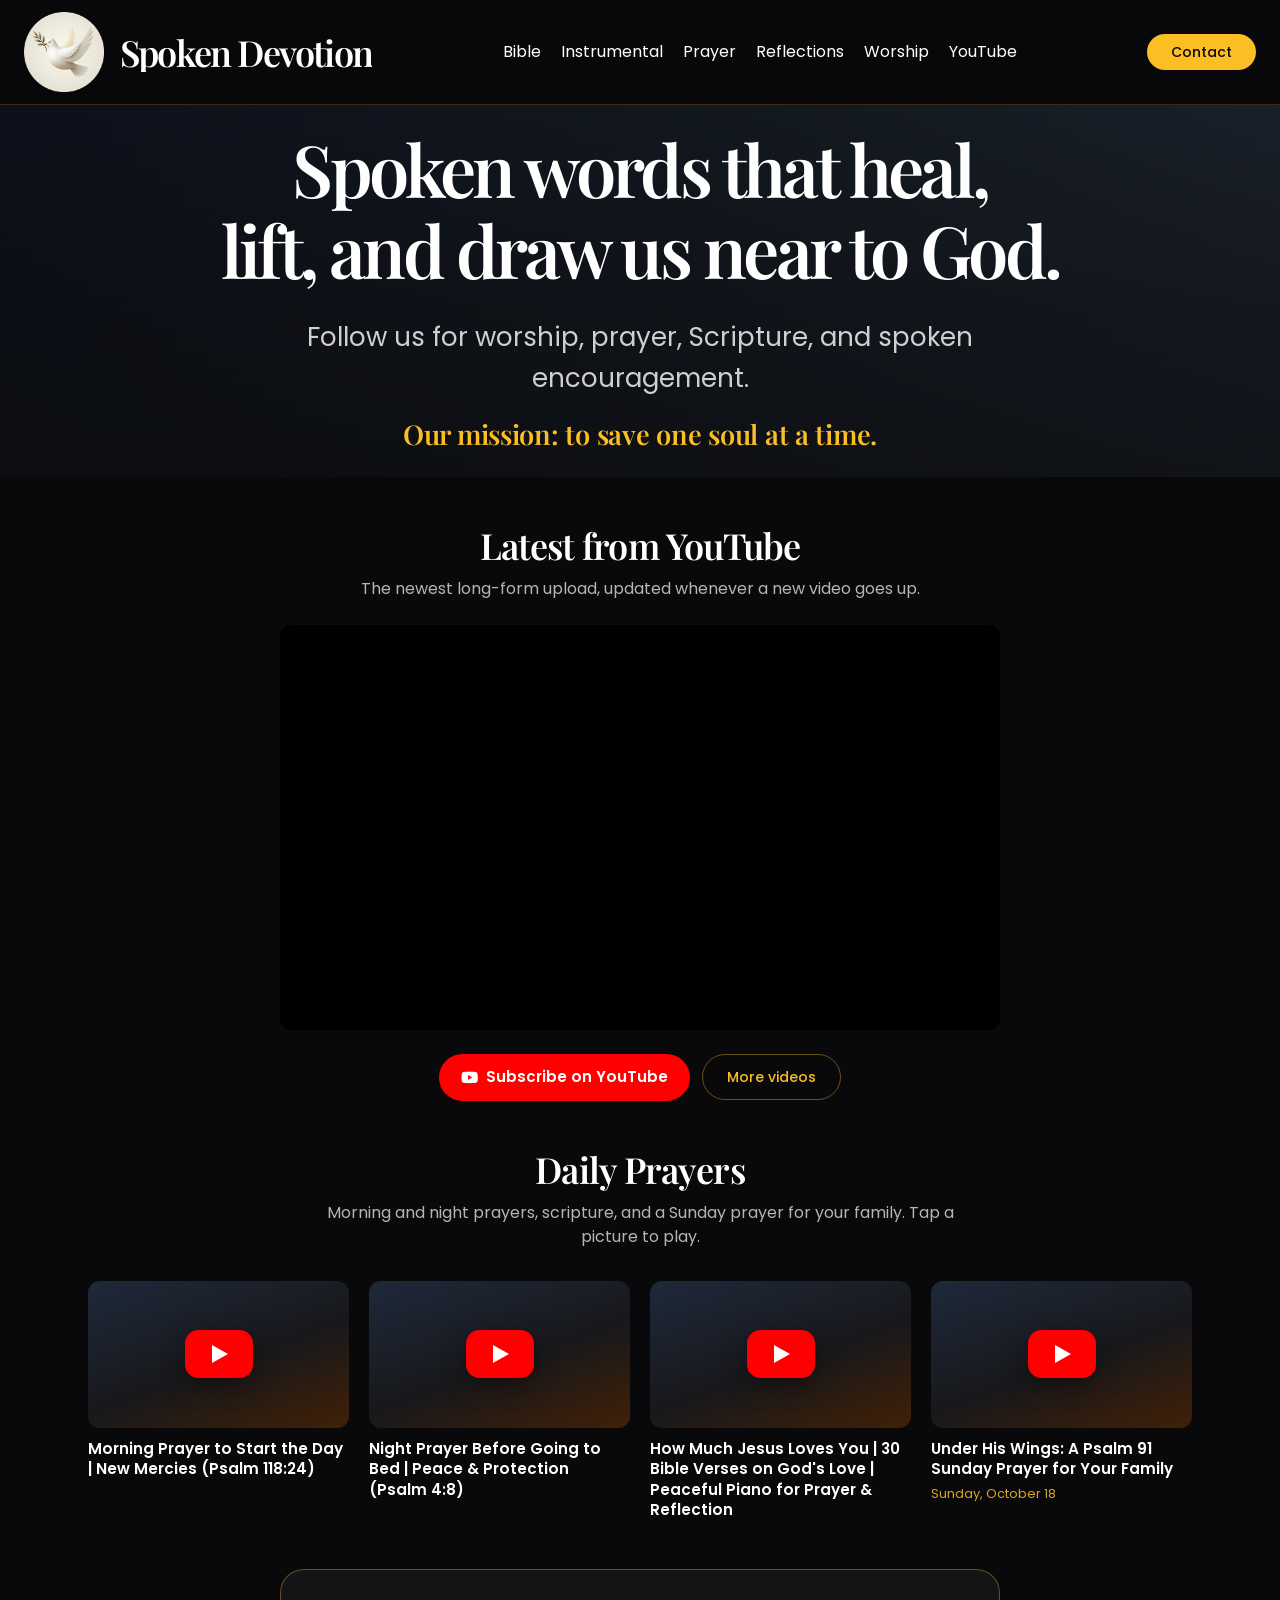
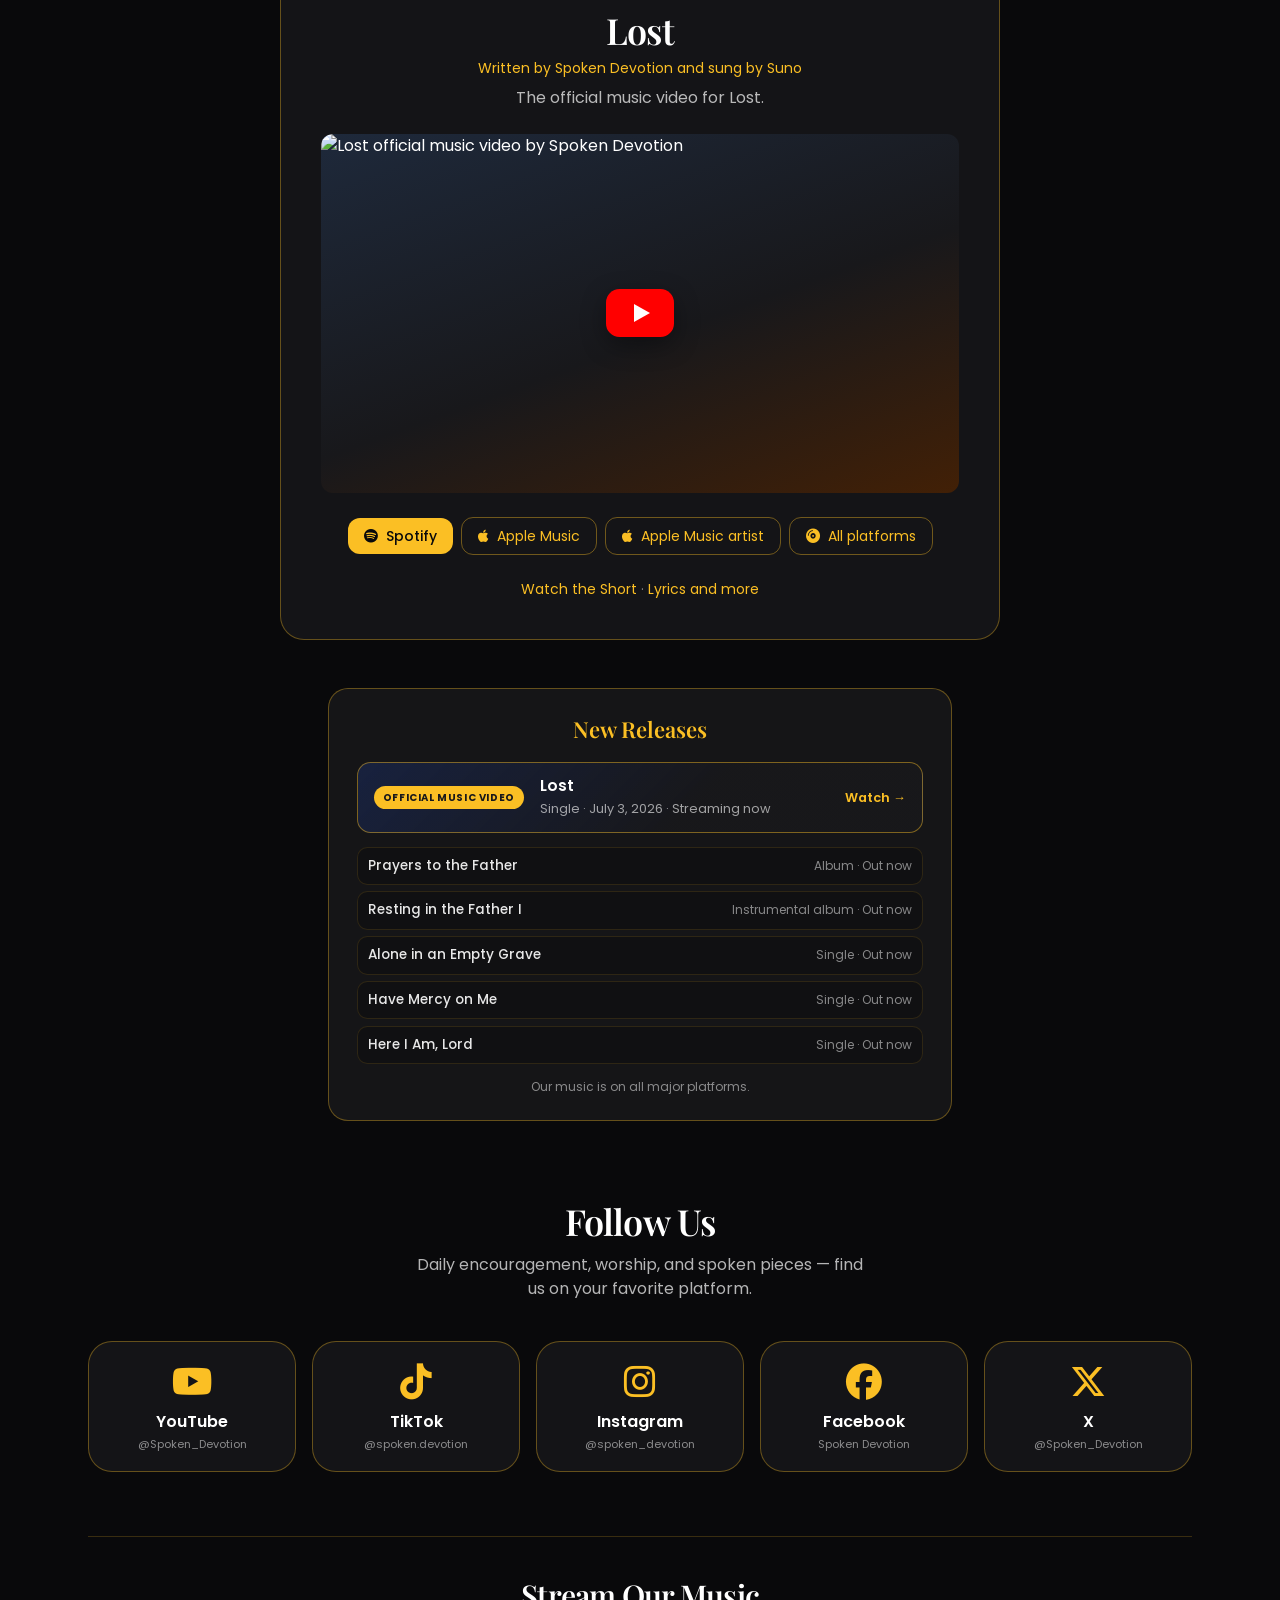
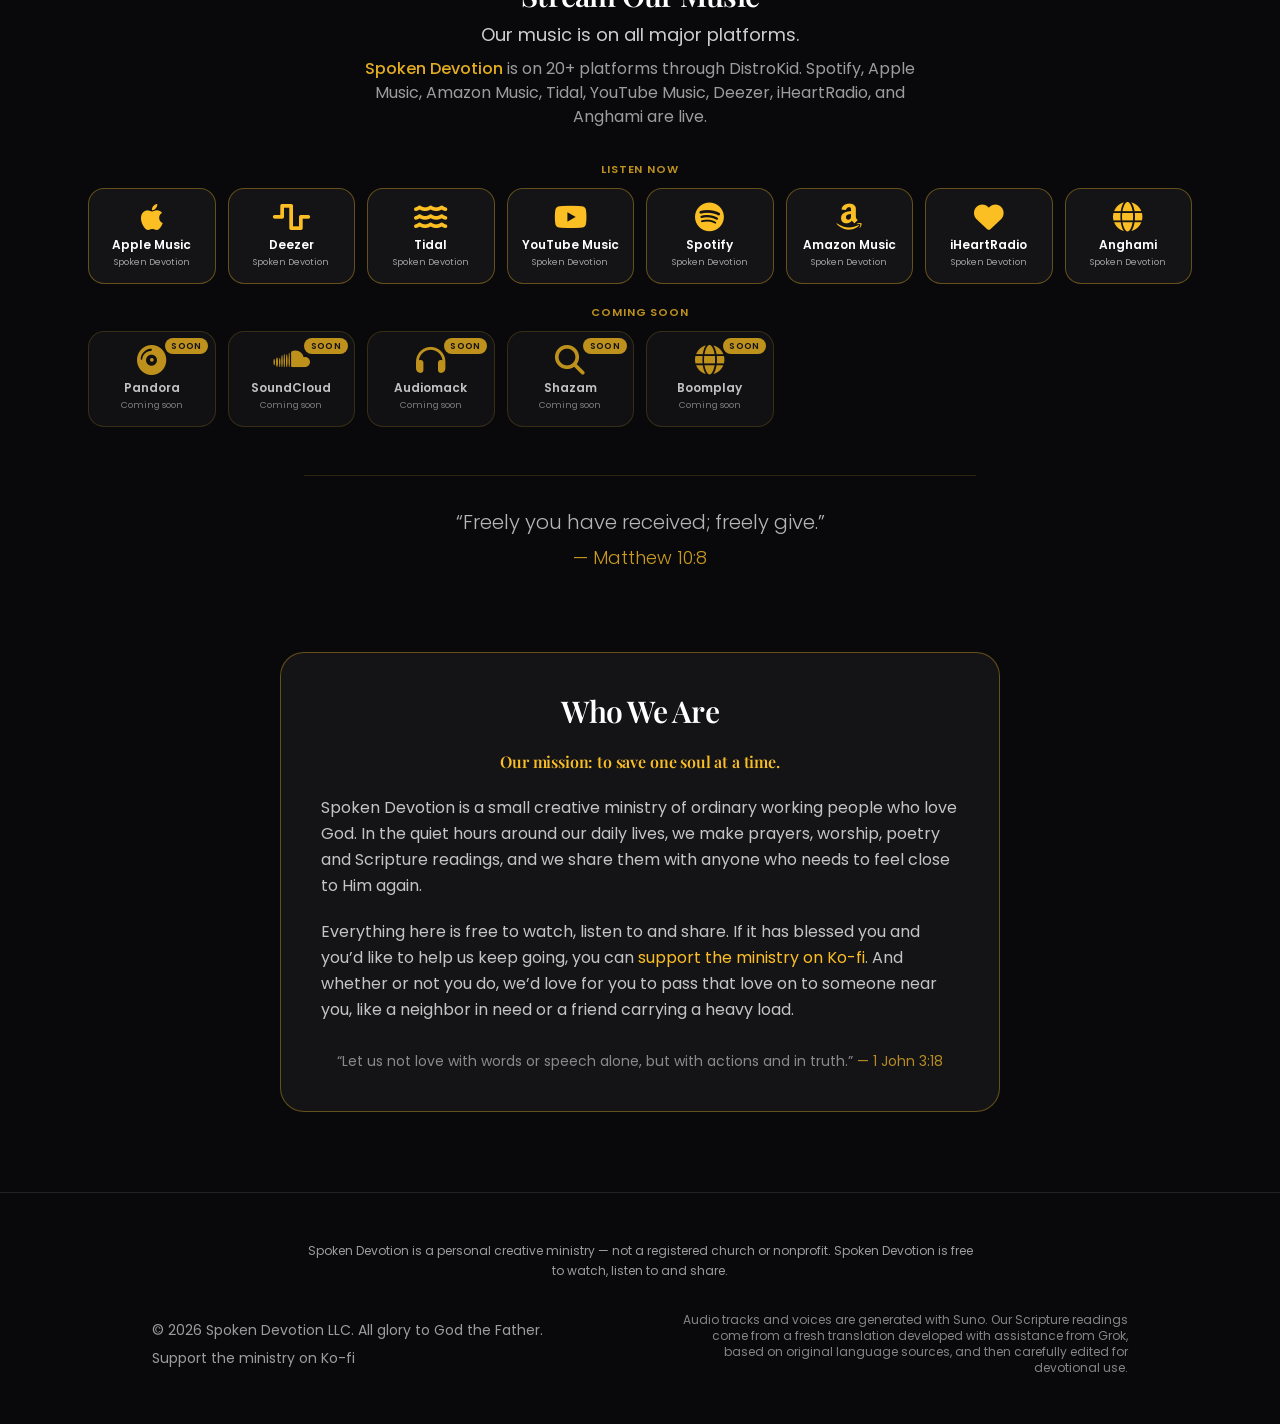
==== commit 544d83a2: "Refresh public wording for sharing, support, and Lost. Use the approved descriptions and Who We Are " ====
--- a/index.html
+++ b/index.html
@@ -4,14 +4,14 @@
     <meta charset="UTF-8">
     <meta name="viewport" content="width=device-width, initial-scale=1.0">
     <title>Spoken Devotion | Daily Christian Prayers, Scripture &amp; Worship Music</title>
-    <meta name="description" content="New prayer and scripture videos every day, plus faith-filled music on all major platforms. On a mission to save one soul at a time.">
+    <meta name="description" content="Gentle spoken prayers every morning, night prayers for the end of a long day, and worship music on every major platform. On a mission to save one soul at a time.">
     <meta name="theme-color" content="#0f172a">
     <link rel="icon" href="/images/logo.png" type="image/png">
     <link rel="apple-touch-icon" href="/images/logo.png">
     <meta property="og:type" content="website">
     <meta property="og:site_name" content="Spoken Devotion">
     <meta property="og:title" content="Spoken Devotion | Daily Christian Prayers, Scripture &amp; Worship Music">
-    <meta property="og:description" content="New prayer and scripture videos every day, plus faith-filled music on all major platforms. On a mission to save one soul at a time.">
+    <meta property="og:description" content="Gentle spoken prayers every morning, night prayers for the end of a long day, and worship music on every major platform. On a mission to save one soul at a time.">
     <meta property="og:url" content="https://spokendevotion.com/">
     <link rel="canonical" href="https://spokendevotion.com/">
     <meta property="og:image" content="https://spokendevotion.com/images/og-share.png">
@@ -21,7 +21,7 @@
     <meta property="og:image:alt" content="Spoken Devotion — daily Christian prayers, scripture, and worship music">
     <meta name="twitter:card" content="summary_large_image">
     <meta name="twitter:title" content="Spoken Devotion | Daily Christian Prayers, Scripture &amp; Worship Music">
-    <meta name="twitter:description" content="New prayer and scripture videos every day, plus faith-filled music on all major platforms. On a mission to save one soul at a time.">
+    <meta name="twitter:description" content="Gentle spoken prayers every morning, night prayers for the end of a long day, and worship music on every major platform. On a mission to save one soul at a time.">
     <meta name="twitter:image" content="https://spokendevotion.com/images/og-share.png">
     <meta name="twitter:image:alt" content="Spoken Devotion — daily Christian prayers, scripture, and worship music">
     <script type="application/ld+json">
@@ -33,7 +33,7 @@
           "@id": "https://spokendevotion.com/#organization",
           "name": "Spoken Devotion",
           "url": "https://spokendevotion.com/",
-          "description": "New prayer and scripture videos every day, plus faith-filled music on all major platforms. On a mission to save one soul at a time.",
+          "description": "Gentle spoken prayers every morning, night prayers for the end of a long day, and worship music on every major platform. On a mission to save one soul at a time.",
           "logo": {
             "@type": "ImageObject",
             "url": "https://spokendevotion.com/images/logo.png",
@@ -184,10 +184,9 @@
     <section class="max-w-3xl mx-auto px-6 pt-12" aria-labelledby="lost-heading">
         <div class="audio-card p-6 md:p-10">
             <div class="text-center mb-6">
-                <p class="album-announce__badge mb-4">New music video</p>
                 <h2 id="lost-heading" class="text-3xl md:text-4xl font-semibold tracking-tight heading-font">Lost</h2>
                 <p class="text-amber-400 text-sm mt-2">Written by Spoken Devotion and sung by Suno</p>
-                <p class="text-white/70 mt-2">The single came out July 3. This is the new music video.</p>
+                <p class="text-white/70 mt-2">The official music video for Lost.</p>
             </div>
             <a class="yt-facade" href="https://www.youtube.com/watch?v=pm1IwmsFnRM" data-youtube-id="pm1IwmsFnRM" aria-label="Play Lost (Official Music Video)">
                 <img class="yt-facade__img" src="https://i.ytimg.com/vi/pm1IwmsFnRM/hqdefault.jpg" alt="Lost official music video by Spoken Devotion" loading="lazy" decoding="async">
@@ -265,8 +264,8 @@
         <h2 class="text-2xl md:text-3xl font-semibold tracking-tight text-center mb-2 heading-font">Stream Our Music</h2>
         <p class="text-center text-white/80 text-base md:text-lg mb-2">Our music is on all major platforms.</p>
         <p class="text-center text-white/60 text-sm md:text-base mb-8 max-w-xl mx-auto">
-            <span class="text-amber-400/90 font-medium">Spoken Devotion Music</span> is on 23+ platforms through DistroKid.
-            Spotify, Apple Music, Amazon Music, Tidal, YouTube Music, Deezer, iHeartRadio, and Anghami are live — more platforms update as they go live.
+            <span class="text-amber-400/90 font-medium">Spoken Devotion</span> is on 20+ platforms through DistroKid.
+            Spotify, Apple Music, Amazon Music, Tidal, YouTube Music, Deezer, iHeartRadio, and Anghami are live.
         </p>
         <div data-streaming-platforms></div>
 
@@ -282,17 +281,10 @@
             <h2 class="text-2xl md:text-3xl font-semibold tracking-tight heading-font text-white text-center">Who We Are</h2>
             <p class="mission-line text-center">Our mission: to save one soul at a time.</p>
             <p>
-                Spoken Devotion is a personal creative ministry — not a church or charity. We are a family of ordinary working people who love God —
-                creating worship, prayer, poetry, and Scripture in the hours around our daily lives, and sharing it freely with anyone who might be encouraged.
+                Spoken Devotion is a small creative ministry of ordinary working people who love God. In the quiet hours around our daily lives, we make prayers, worship, poetry and Scripture readings, and we share them with anyone who needs to feel close to Him again.
             </p>
             <p>
-                We simply want to put God’s love into the world through what He has given us — the same way a neighbor might share a meal or a word of hope.
-                If you’d like to support the ministry, you can on <a href="https://ko-fi.com/spokendevotion" target="_blank" rel="noopener noreferrer" class="text-amber-400 hover:text-amber-300">Ko-fi</a>.
-            </p>
-            <p>
-                If something here touches your heart and you feel moved to give, we would lovingly invite you to turn that generosity toward someone near you:
-                a neighbor in need, a friend carrying a heavy burden, a stranger who could use a practical act of kindness.
-                Let your gift become God’s love made visible right where you live — for that is devotion lived out, not only spoken.
+                Everything here is free to watch, listen to and share. If it has blessed you and you’d like to help us keep going, you can <a href="https://ko-fi.com/spokendevotion" target="_blank" rel="noopener noreferrer" class="text-amber-400 hover:text-amber-300">support the ministry on Ko-fi</a>. And whether or not you do, we’d love for you to pass that love on to someone near you, like a neighbor in need or a friend carrying a heavy load.
             </p>
             <p class="text-sm text-white/50 text-center pt-2">
                 “Let us not love with words or speech alone, but with actions and in truth.”
@@ -306,12 +298,12 @@
     <div class="max-w-5xl mx-auto px-6">
         <p class="text-center text-white/60 text-xs max-w-2xl mx-auto mb-8 leading-relaxed">
             Spoken Devotion is a personal creative ministry — not a registered church or nonprofit.
-            Spoken Devotion is free to enjoy.
+            Spoken Devotion is free to watch, listen to and share.
         </p>
         <div class="flex flex-col md:flex-row justify-between items-center gap-y-6 text-sm">
             <div class="text-white/60">
                 © 2026 Spoken Devotion LLC. All glory to God the Father.
-                <a href="https://ko-fi.com/spokendevotion" target="_blank" rel="noopener noreferrer" class="block mt-2 text-center md:text-left hover:text-amber-400 transition-colors">If you’d like to support the ministry, you can on Ko-fi</a>
+                <a href="https://ko-fi.com/spokendevotion" target="_blank" rel="noopener noreferrer" class="block mt-2 text-center md:text-left hover:text-amber-400 transition-colors">Support the ministry on Ko-fi</a>
             </div>
             
             <div class="text-center md:text-right text-white/50 text-xs max-w-md">
@@ -324,8 +316,8 @@
 </footer>
 <!-- /partial:footer --></div>
 
-    <script src="/partials/releases.js?v=4"></script>
-    <script src="/partials/streaming-platforms.js?v=9"></script>
-    <script src="/partials/site.js?v=31"></script>
+    <script src="/partials/releases.js?v=5"></script>
+    <script src="/partials/streaming-platforms.js?v=10"></script>
+    <script src="/partials/site.js?v=32"></script>
 </body>
 </html>
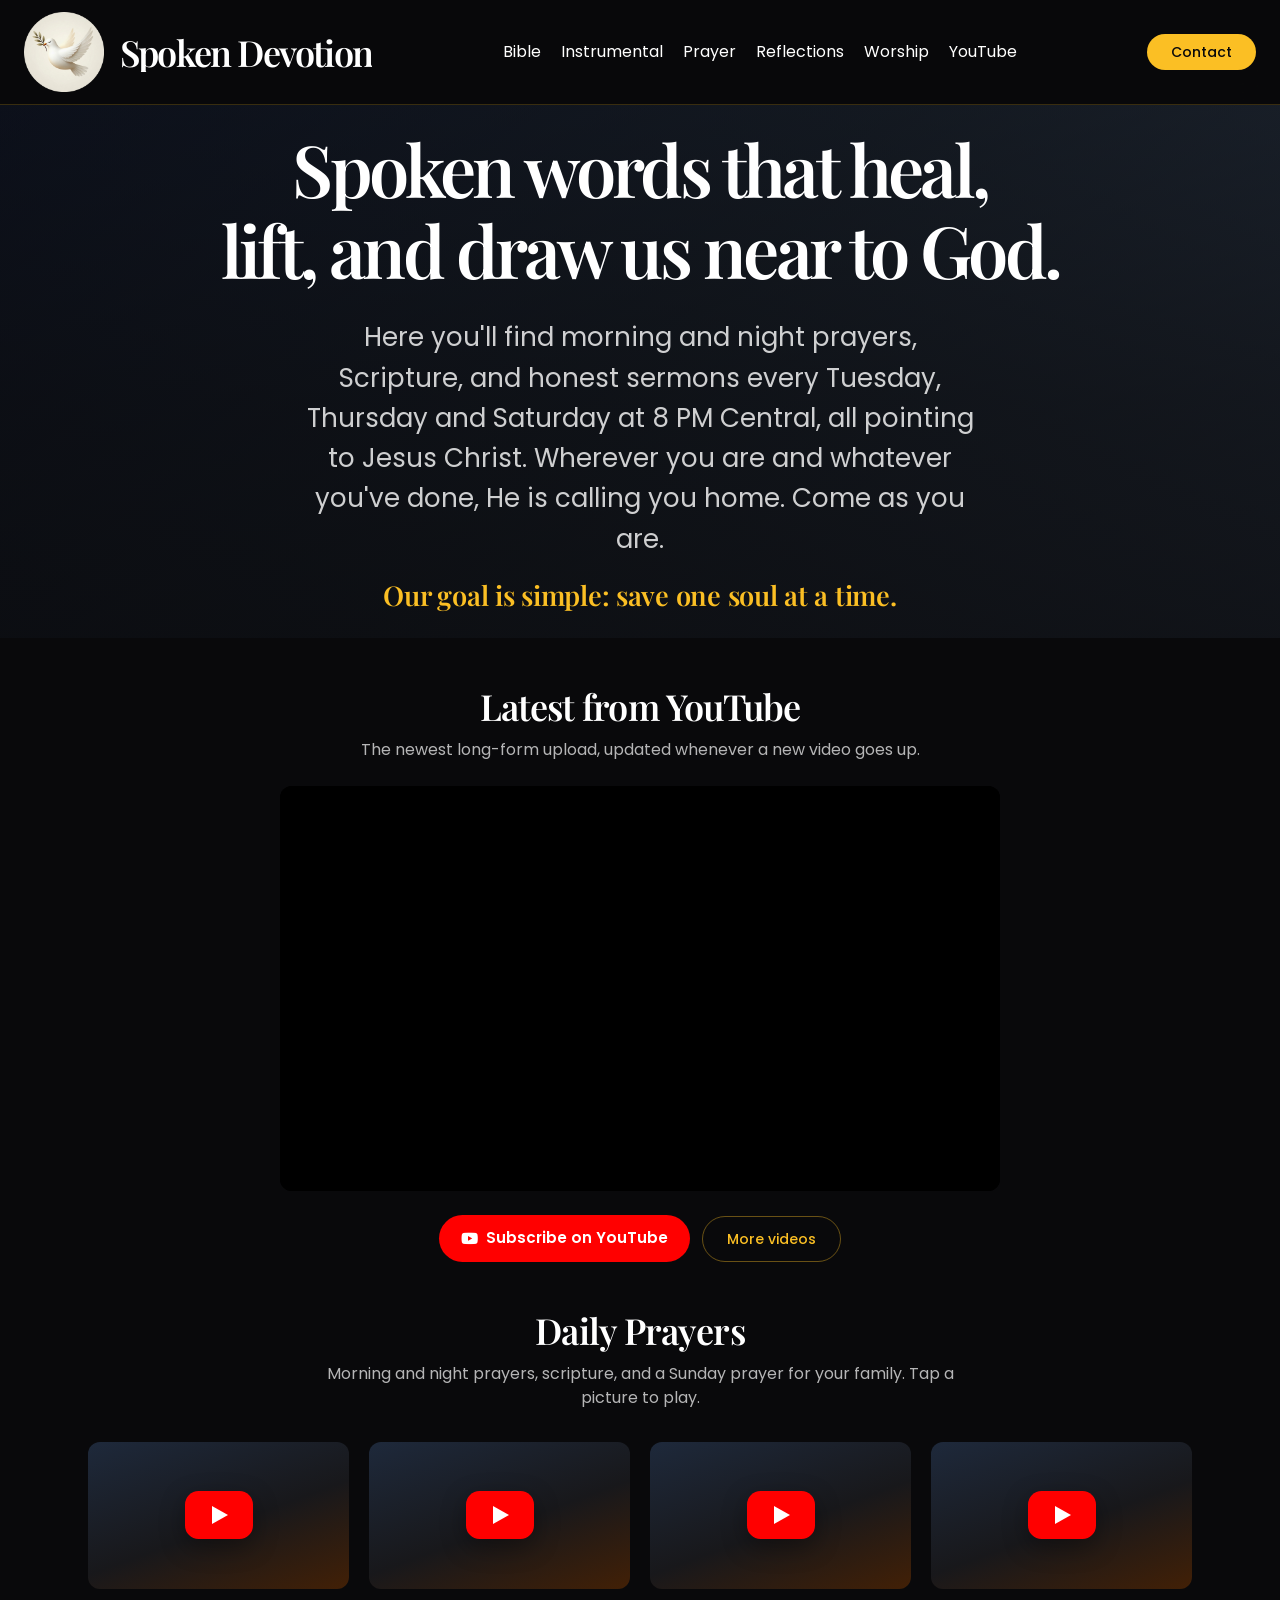
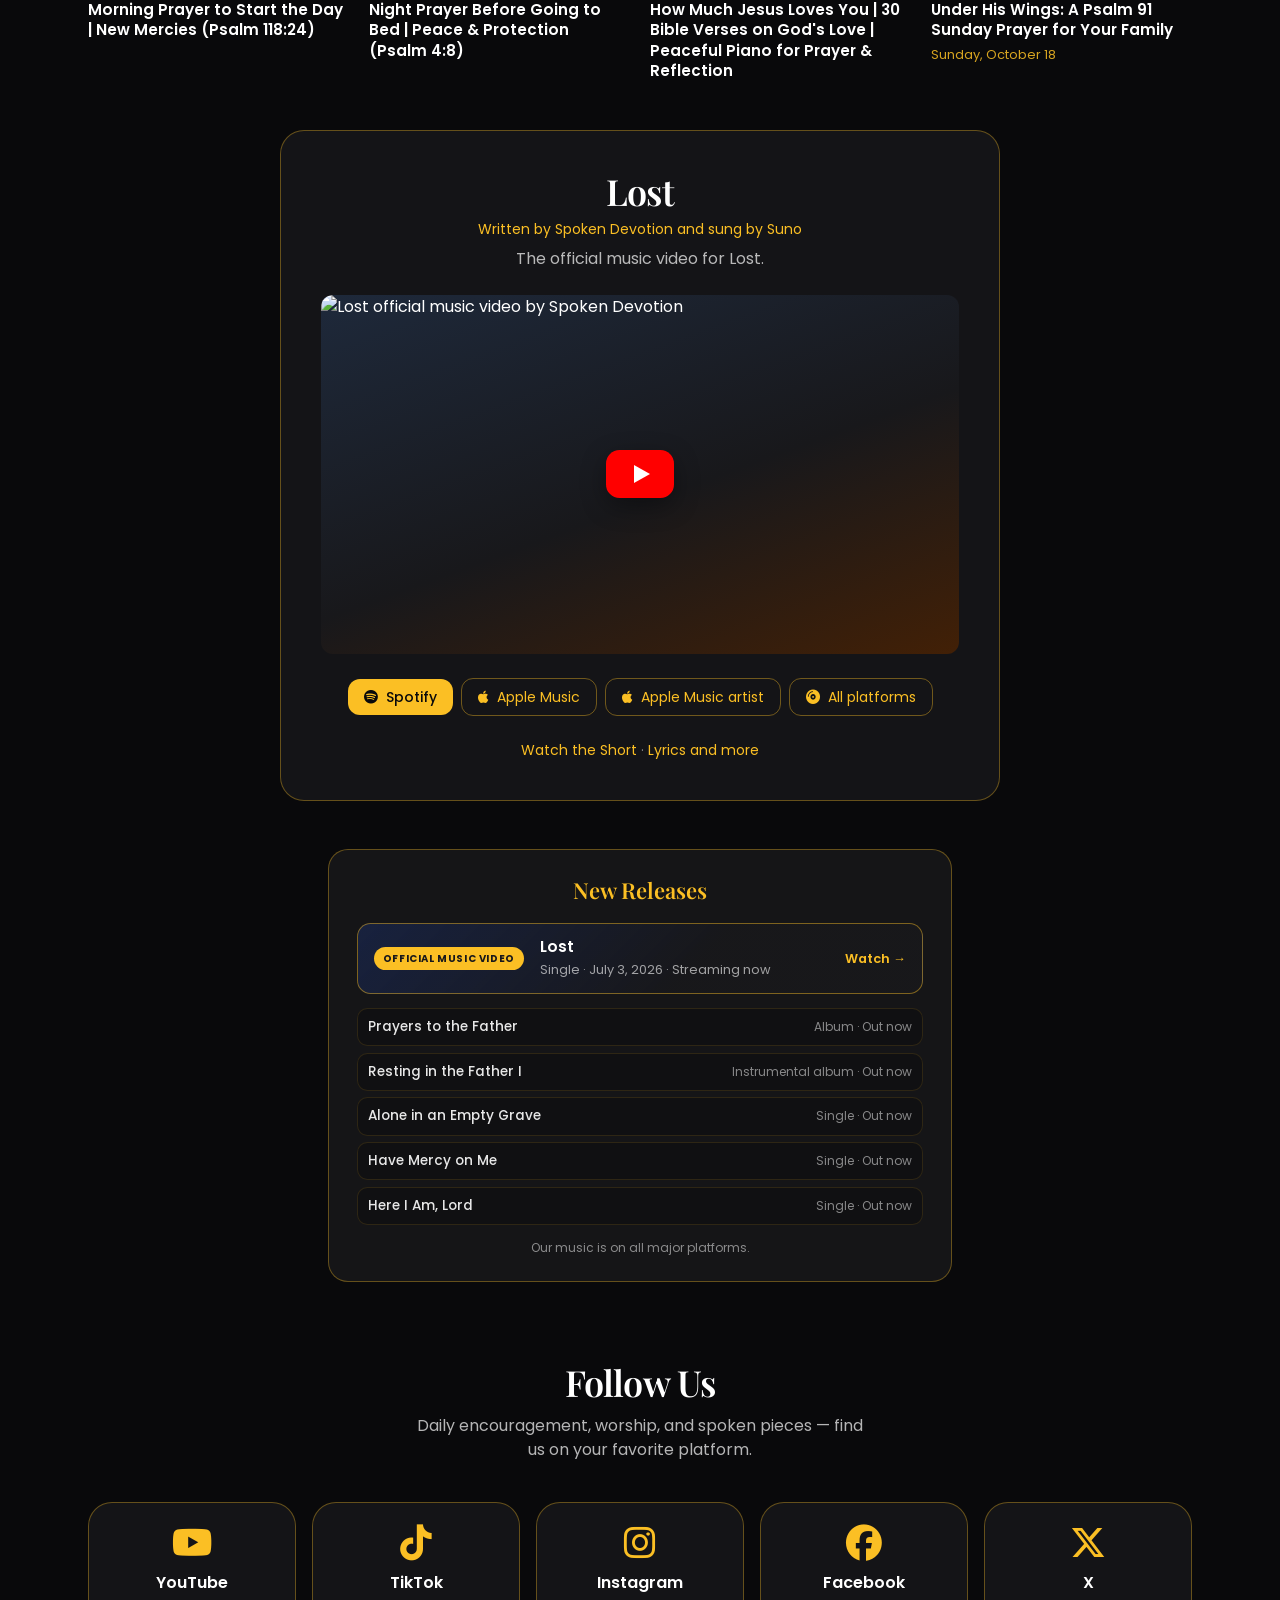
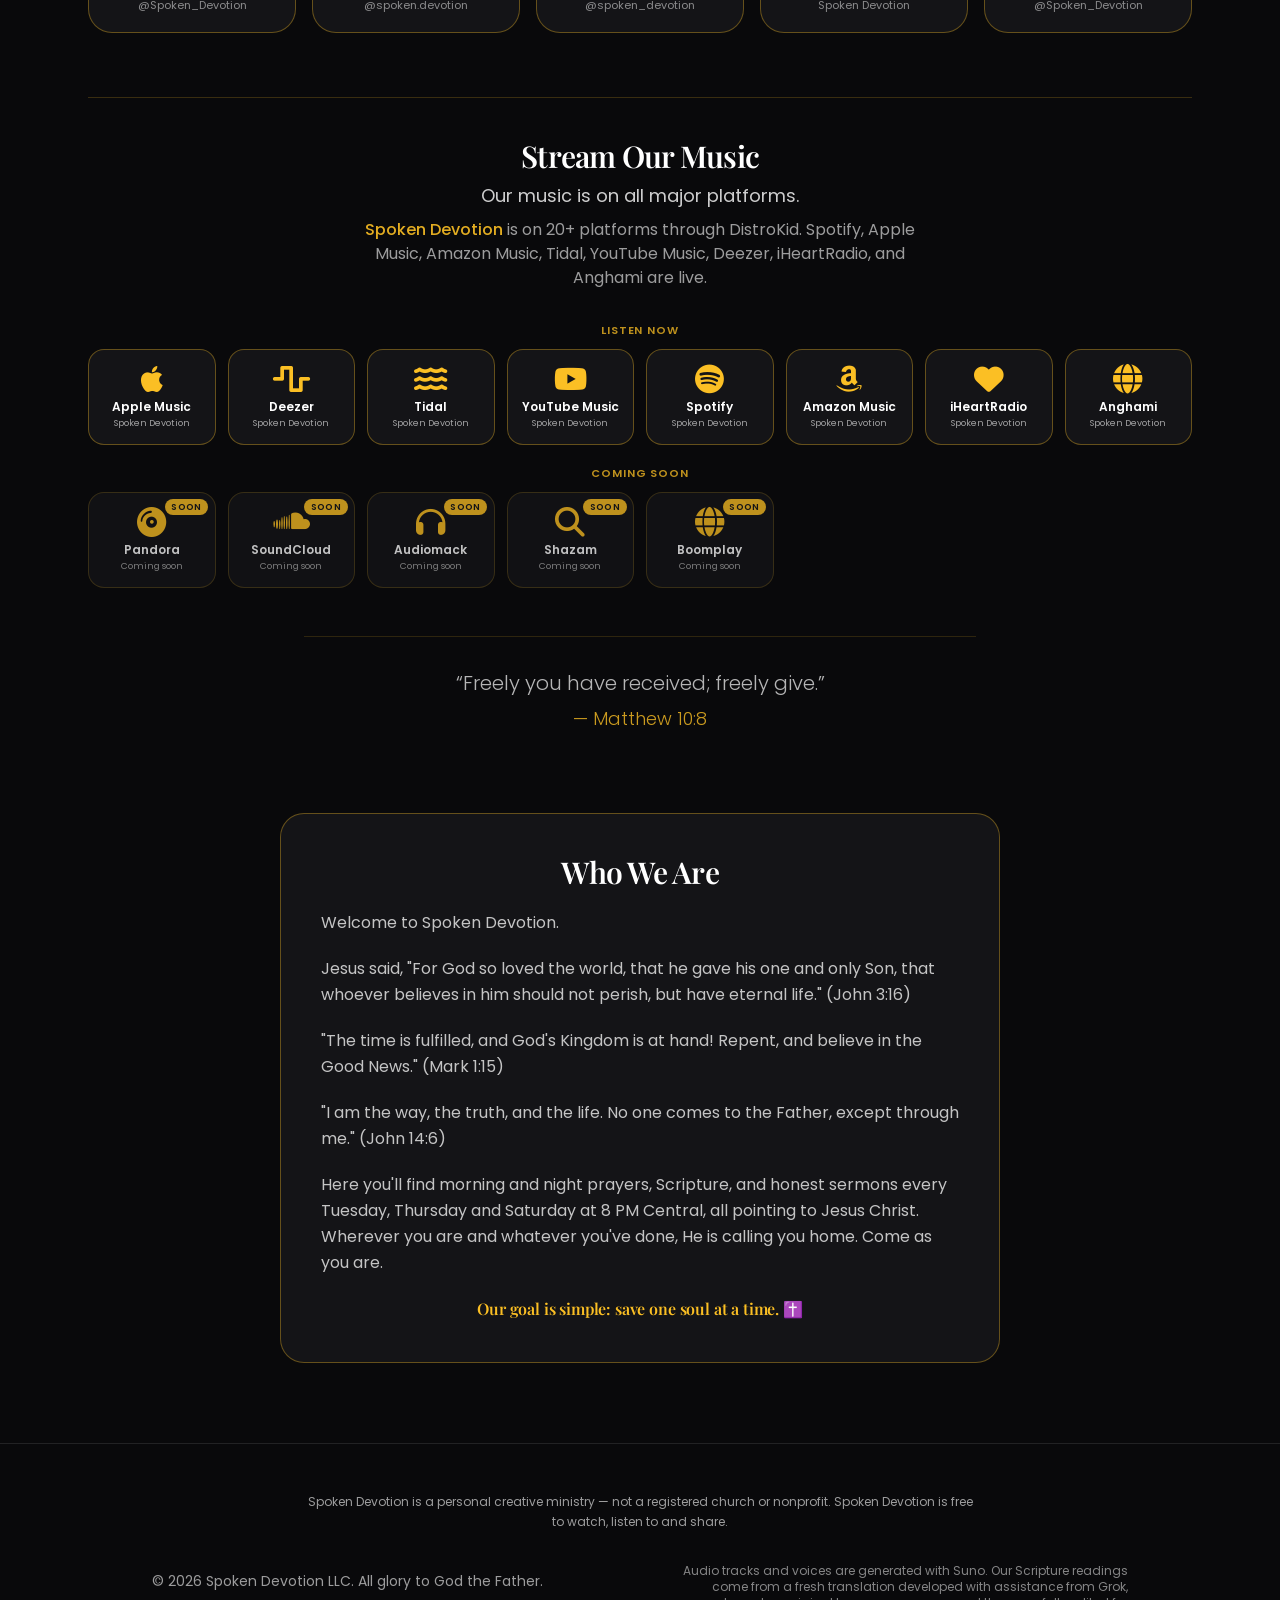
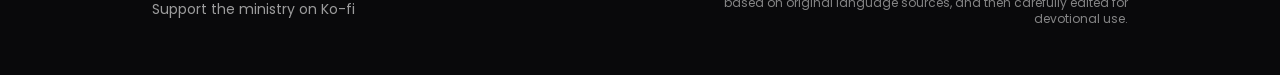
==== commit 208c6d61: "Replace the homepage bio with the approved gospel message. Use Jesus' words and the goal to save one" ====
--- a/index.html
+++ b/index.html
@@ -4,14 +4,14 @@
     <meta charset="UTF-8">
     <meta name="viewport" content="width=device-width, initial-scale=1.0">
     <title>Spoken Devotion | Daily Christian Prayers, Scripture &amp; Worship Music</title>
-    <meta name="description" content="Gentle spoken prayers every morning, night prayers for the end of a long day, and worship music on every major platform. On a mission to save one soul at a time.">
+    <meta name="description" content="Here you'll find morning and night prayers, Scripture, and honest sermons every Tuesday, Thursday and Saturday at 8 PM Central, all pointing to Jesus Christ. Wherever you are and whatever you've done, He is calling you home. Come as you are. Our goal is simple: save one soul at a time.">
     <meta name="theme-color" content="#0f172a">
     <link rel="icon" href="/images/logo.png" type="image/png">
     <link rel="apple-touch-icon" href="/images/logo.png">
     <meta property="og:type" content="website">
     <meta property="og:site_name" content="Spoken Devotion">
     <meta property="og:title" content="Spoken Devotion | Daily Christian Prayers, Scripture &amp; Worship Music">
-    <meta property="og:description" content="Gentle spoken prayers every morning, night prayers for the end of a long day, and worship music on every major platform. On a mission to save one soul at a time.">
+    <meta property="og:description" content="Here you'll find morning and night prayers, Scripture, and honest sermons every Tuesday, Thursday and Saturday at 8 PM Central, all pointing to Jesus Christ. Wherever you are and whatever you've done, He is calling you home. Come as you are. Our goal is simple: save one soul at a time.">
     <meta property="og:url" content="https://spokendevotion.com/">
     <link rel="canonical" href="https://spokendevotion.com/">
     <meta property="og:image" content="https://spokendevotion.com/images/og-share.png">
@@ -21,7 +21,7 @@
     <meta property="og:image:alt" content="Spoken Devotion — daily Christian prayers, scripture, and worship music">
     <meta name="twitter:card" content="summary_large_image">
     <meta name="twitter:title" content="Spoken Devotion | Daily Christian Prayers, Scripture &amp; Worship Music">
-    <meta name="twitter:description" content="Gentle spoken prayers every morning, night prayers for the end of a long day, and worship music on every major platform. On a mission to save one soul at a time.">
+    <meta name="twitter:description" content="Here you'll find morning and night prayers, Scripture, and honest sermons every Tuesday, Thursday and Saturday at 8 PM Central, all pointing to Jesus Christ. Wherever you are and whatever you've done, He is calling you home. Come as you are. Our goal is simple: save one soul at a time.">
     <meta name="twitter:image" content="https://spokendevotion.com/images/og-share.png">
     <meta name="twitter:image:alt" content="Spoken Devotion — daily Christian prayers, scripture, and worship music">
     <script type="application/ld+json">
@@ -33,7 +33,7 @@
           "@id": "https://spokendevotion.com/#organization",
           "name": "Spoken Devotion",
           "url": "https://spokendevotion.com/",
-          "description": "Gentle spoken prayers every morning, night prayers for the end of a long day, and worship music on every major platform. On a mission to save one soul at a time.",
+          "description": "Here you'll find morning and night prayers, Scripture, and honest sermons every Tuesday, Thursday and Saturday at 8 PM Central, all pointing to Jesus Christ. Wherever you are and whatever you've done, He is calling you home. Come as you are. Our goal is simple: save one soul at a time.",
           "logo": {
             "@type": "ImageObject",
             "url": "https://spokendevotion.com/images/logo.png",
@@ -141,9 +141,9 @@
                 Spoken words that heal,<br>lift, and draw us near to God.
             </h1>
             <p class="text-white/80 max-w-2xl mx-auto">
-                Follow us for worship, prayer, Scripture, and spoken encouragement.
+                Here you'll find morning and night prayers, Scripture, and honest sermons every Tuesday, Thursday and Saturday at 8 PM Central, all pointing to Jesus Christ. Wherever you are and whatever you've done, He is calling you home. Come as you are.
             </p>
-            <p class="mission-line">Our mission: to save one soul at a time.</p>
+            <p class="mission-line">Our goal is simple: save one soul at a time.</p>
         </div>
     </section>
 
@@ -279,17 +279,12 @@
     <div class="max-w-3xl mx-auto px-6 pb-20">
         <div class="audio-card p-8 md:p-10 text-center md:text-left space-y-5 text-white/75 leading-relaxed">
             <h2 class="text-2xl md:text-3xl font-semibold tracking-tight heading-font text-white text-center">Who We Are</h2>
-            <p class="mission-line text-center">Our mission: to save one soul at a time.</p>
-            <p>
-                Spoken Devotion is a small creative ministry of ordinary working people who love God. In the quiet hours around our daily lives, we make prayers, worship, poetry and Scripture readings, and we share them with anyone who needs to feel close to Him again.
-            </p>
-            <p>
-                Everything here is free to watch, listen to and share. If it has blessed you and you’d like to help us keep going, you can <a href="https://ko-fi.com/spokendevotion" target="_blank" rel="noopener noreferrer" class="text-amber-400 hover:text-amber-300">support the ministry on Ko-fi</a>. And whether or not you do, we’d love for you to pass that love on to someone near you, like a neighbor in need or a friend carrying a heavy load.
-            </p>
-            <p class="text-sm text-white/50 text-center pt-2">
-                “Let us not love with words or speech alone, but with actions and in truth.”
-                <span class="text-amber-400/70"> — 1 John 3:18</span>
-            </p>
+            <p>Welcome to Spoken Devotion.</p>
+            <p>Jesus said, "For God so loved the world, that he gave his one and only Son, that whoever believes in him should not perish, but have eternal life." (John 3:16)</p>
+            <p>"The time is fulfilled, and God's Kingdom is at hand! Repent, and believe in the Good News." (Mark 1:15)</p>
+            <p>"I am the way, the truth, and the life. No one comes to the Father, except through me." (John 14:6)</p>
+            <p>Here you'll find morning and night prayers, Scripture, and honest sermons every Tuesday, Thursday and Saturday at 8 PM Central, all pointing to Jesus Christ. Wherever you are and whatever you've done, He is calling you home. Come as you are.</p>
+            <p class="mission-line text-center">Our goal is simple: save one soul at a time. ✝️</p>
         </div>
     </div>
 
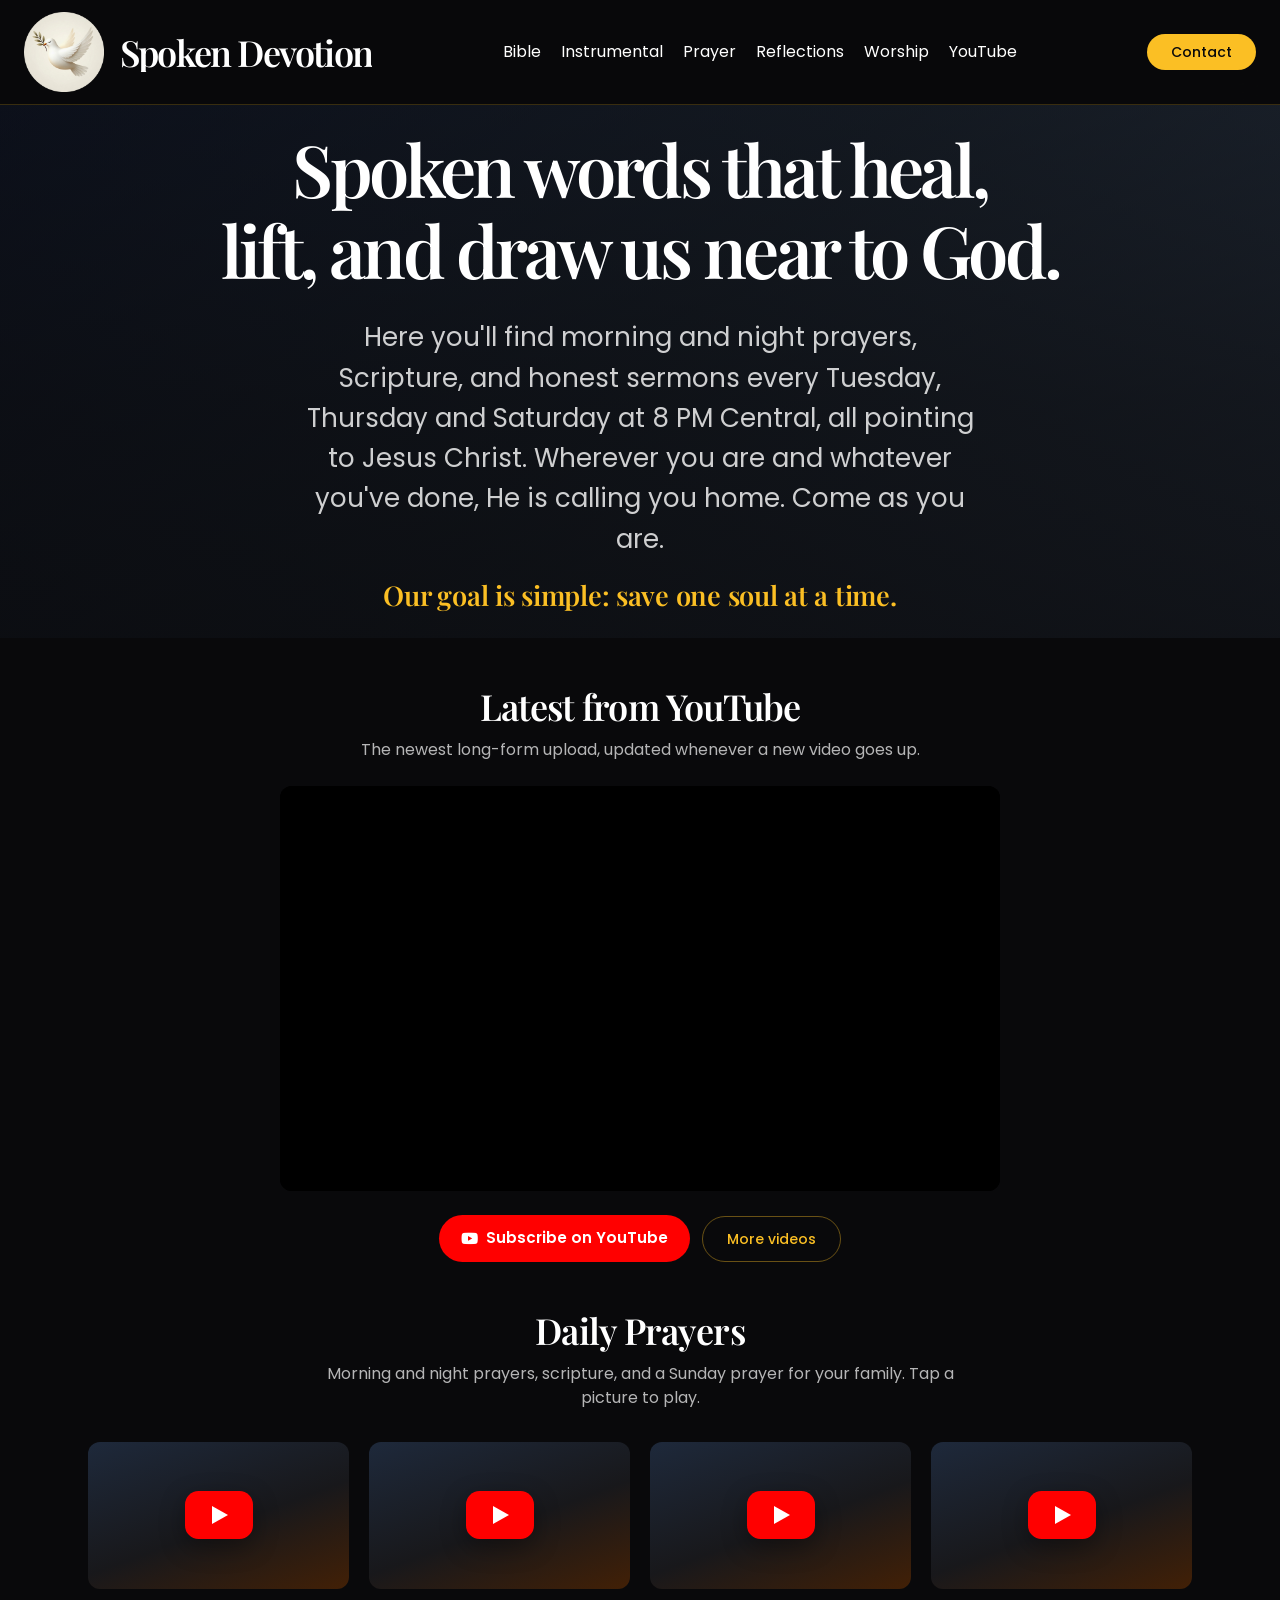
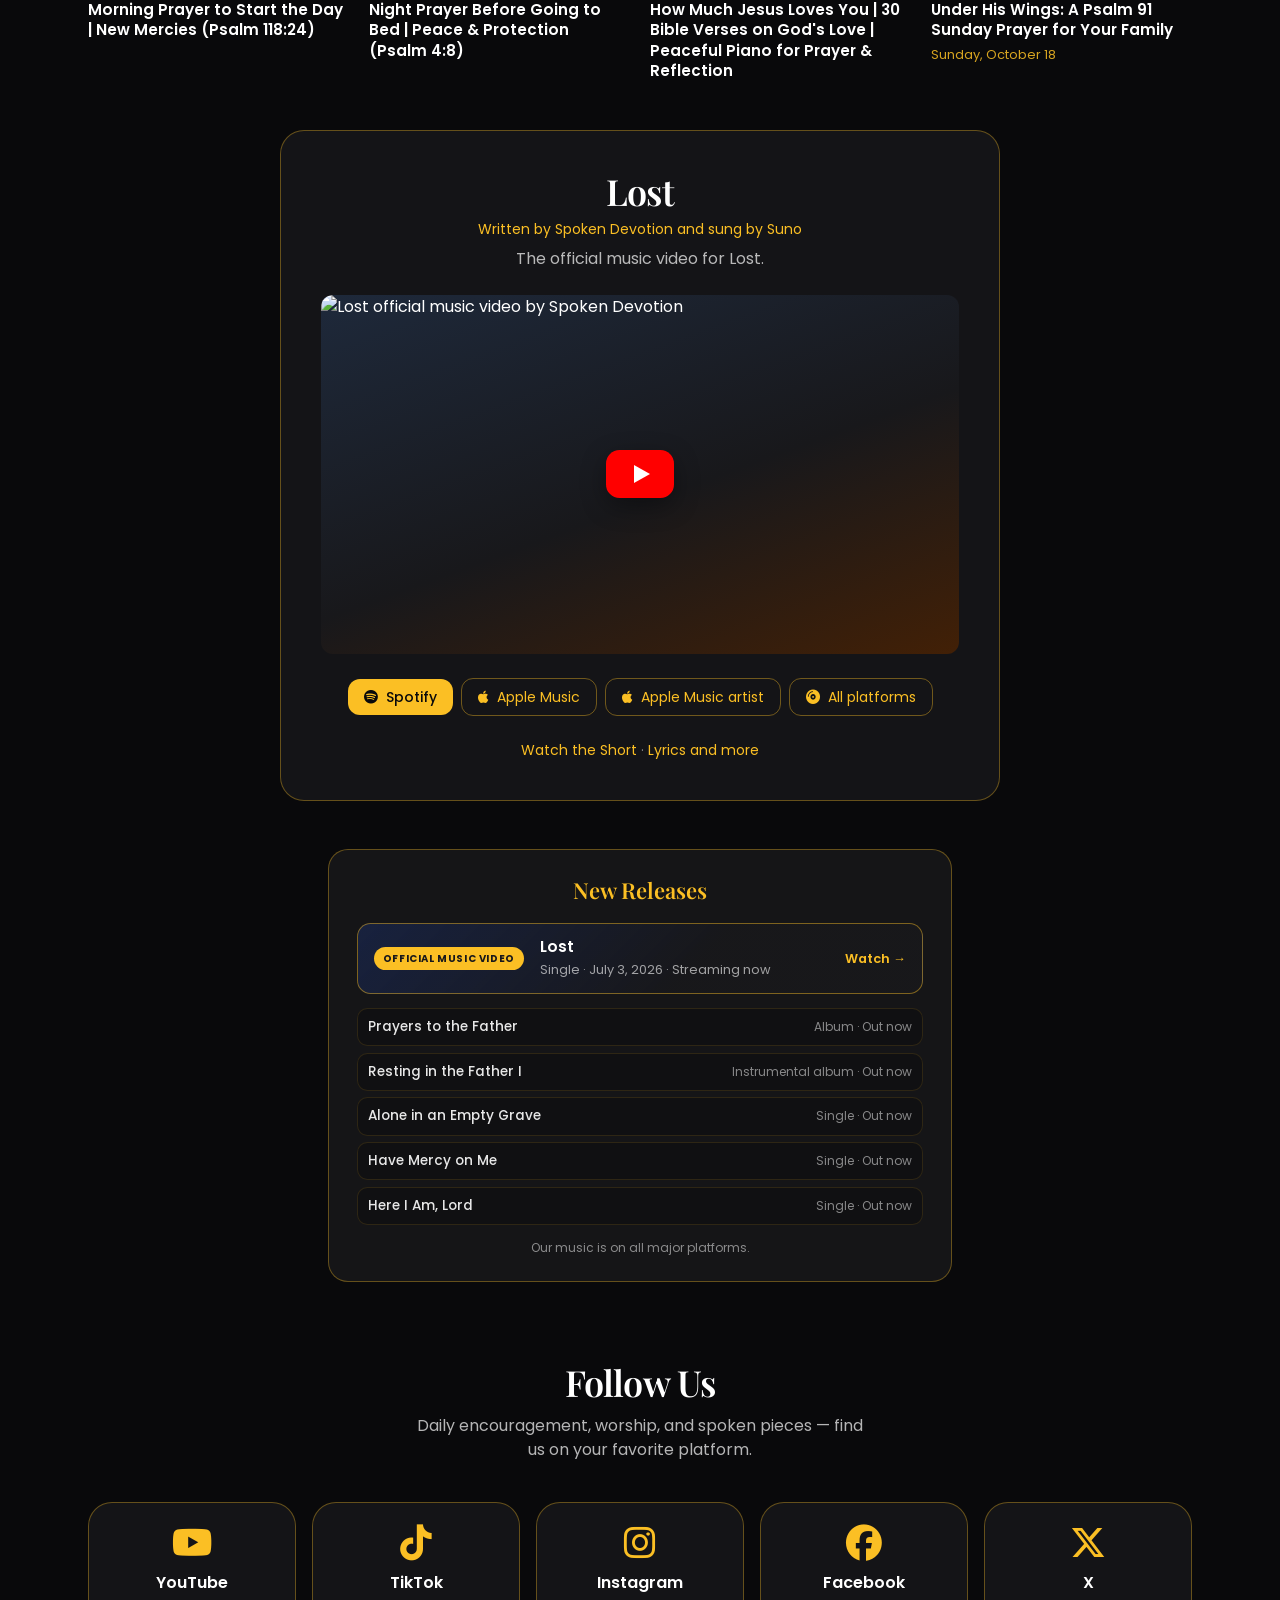
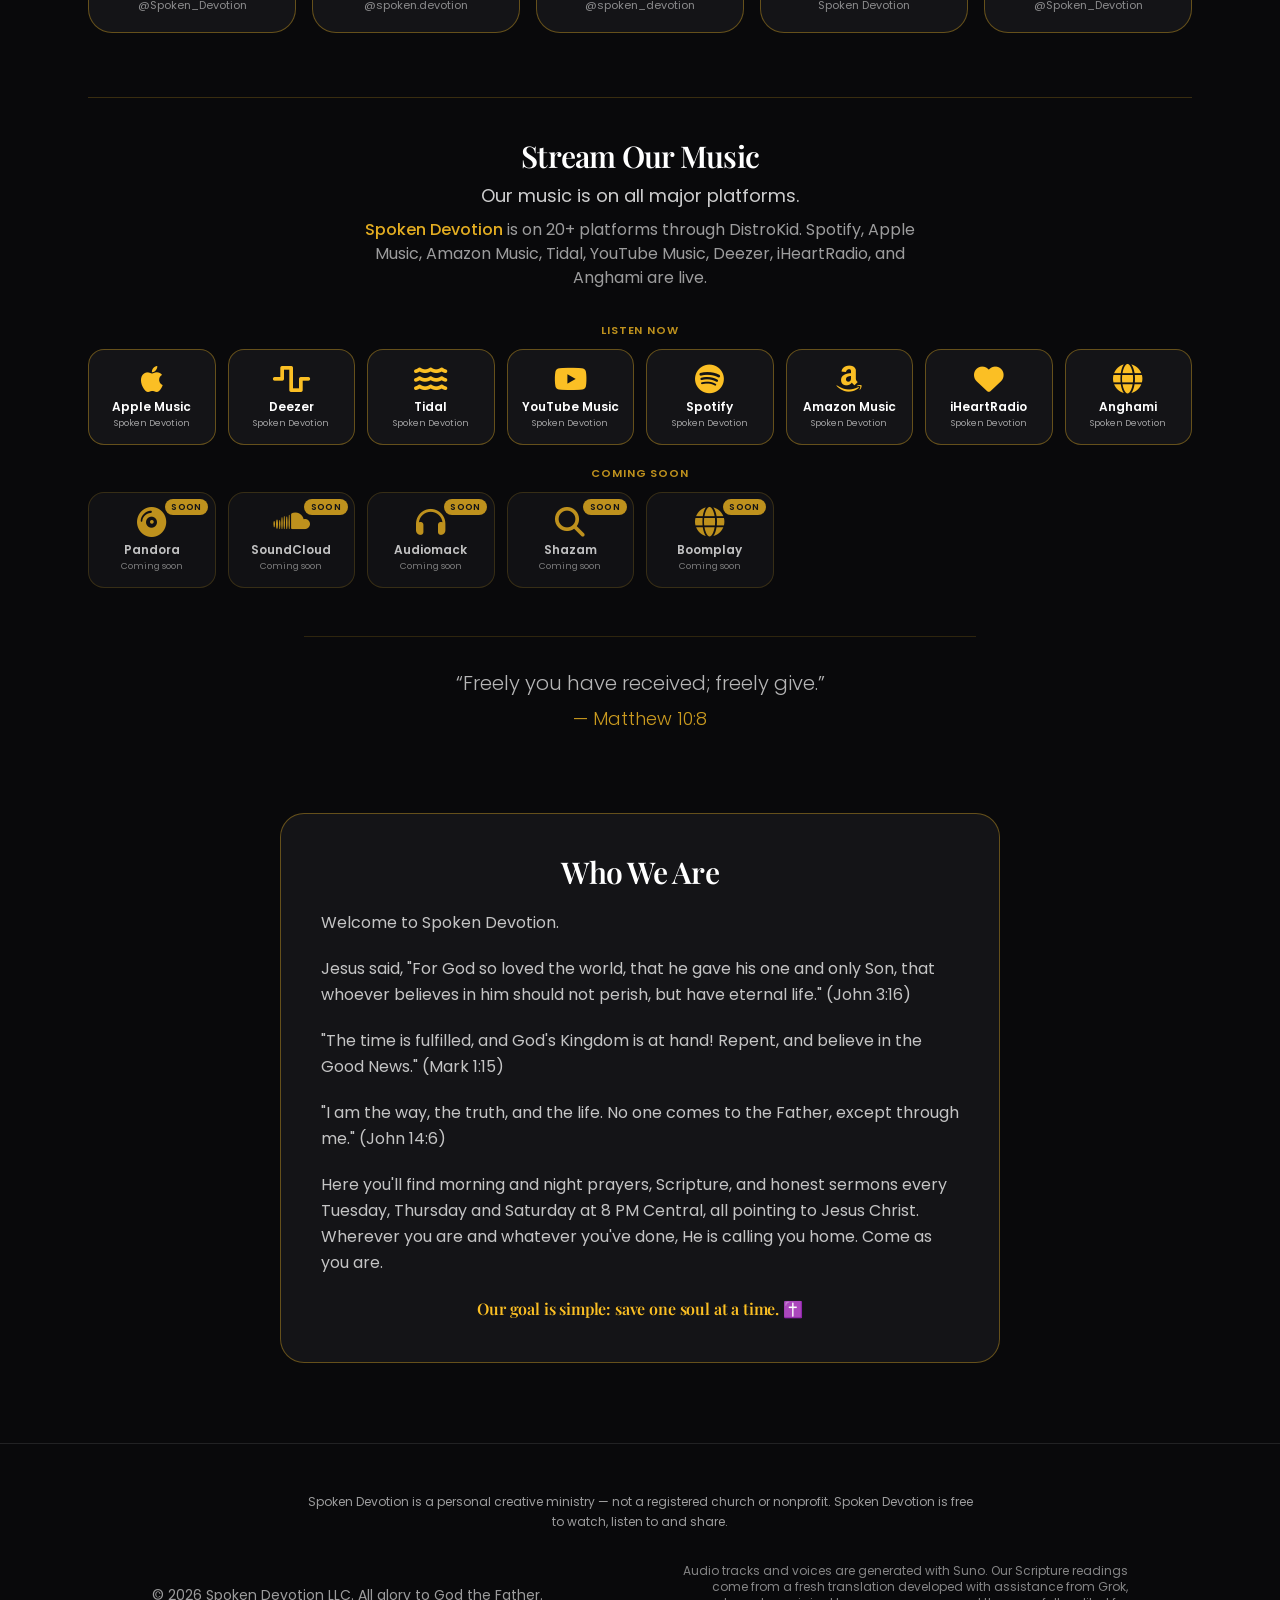
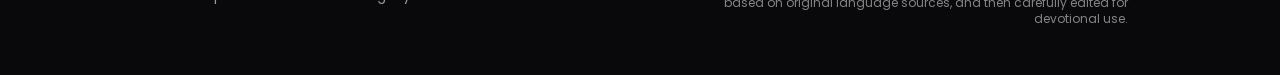
==== commit 3d04964a: "Remove the Ko-fi link from the site footer. Drop the support link from the shared footer and the pag" ====
--- a/index.html
+++ b/index.html
@@ -298,7 +298,6 @@
         <div class="flex flex-col md:flex-row justify-between items-center gap-y-6 text-sm">
             <div class="text-white/60">
                 © 2026 Spoken Devotion LLC. All glory to God the Father.
-                <a href="https://ko-fi.com/spokendevotion" target="_blank" rel="noopener noreferrer" class="block mt-2 text-center md:text-left hover:text-amber-400 transition-colors">Support the ministry on Ko-fi</a>
             </div>
             
             <div class="text-center md:text-right text-white/50 text-xs max-w-md">
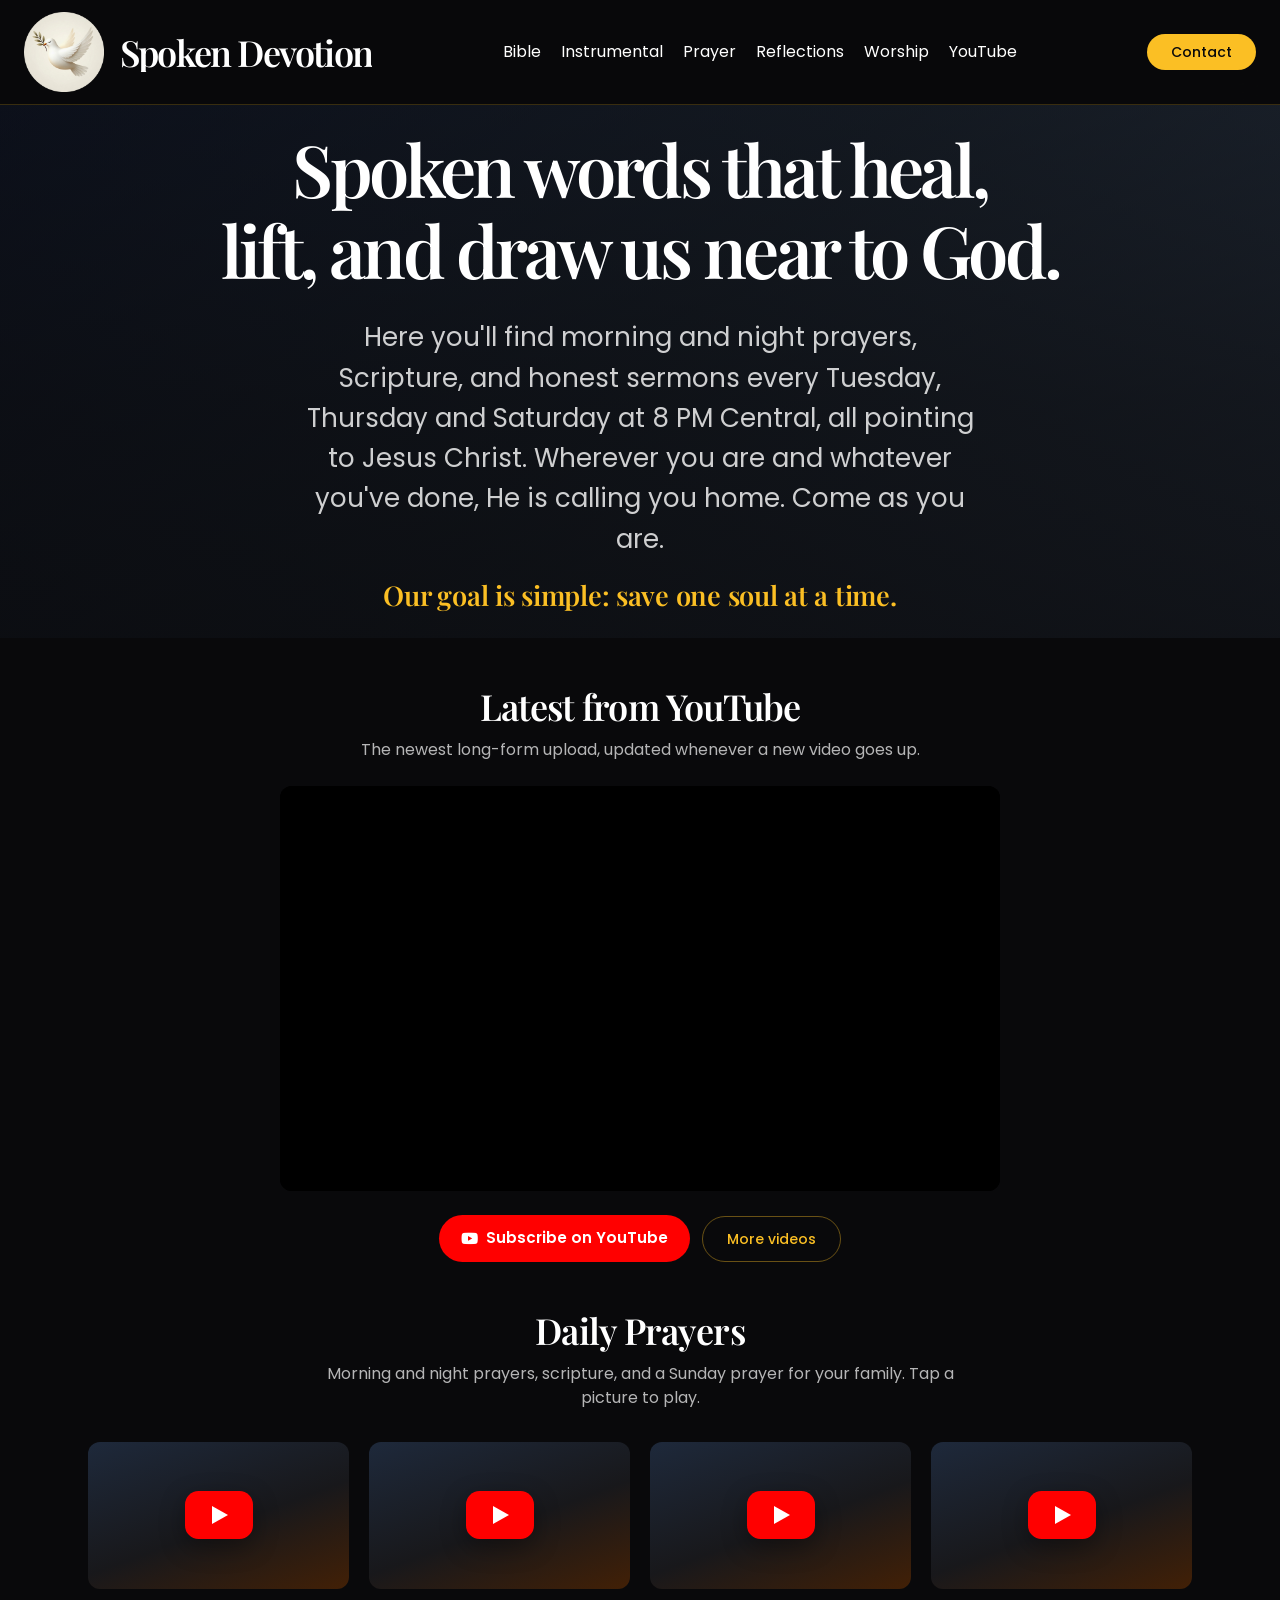
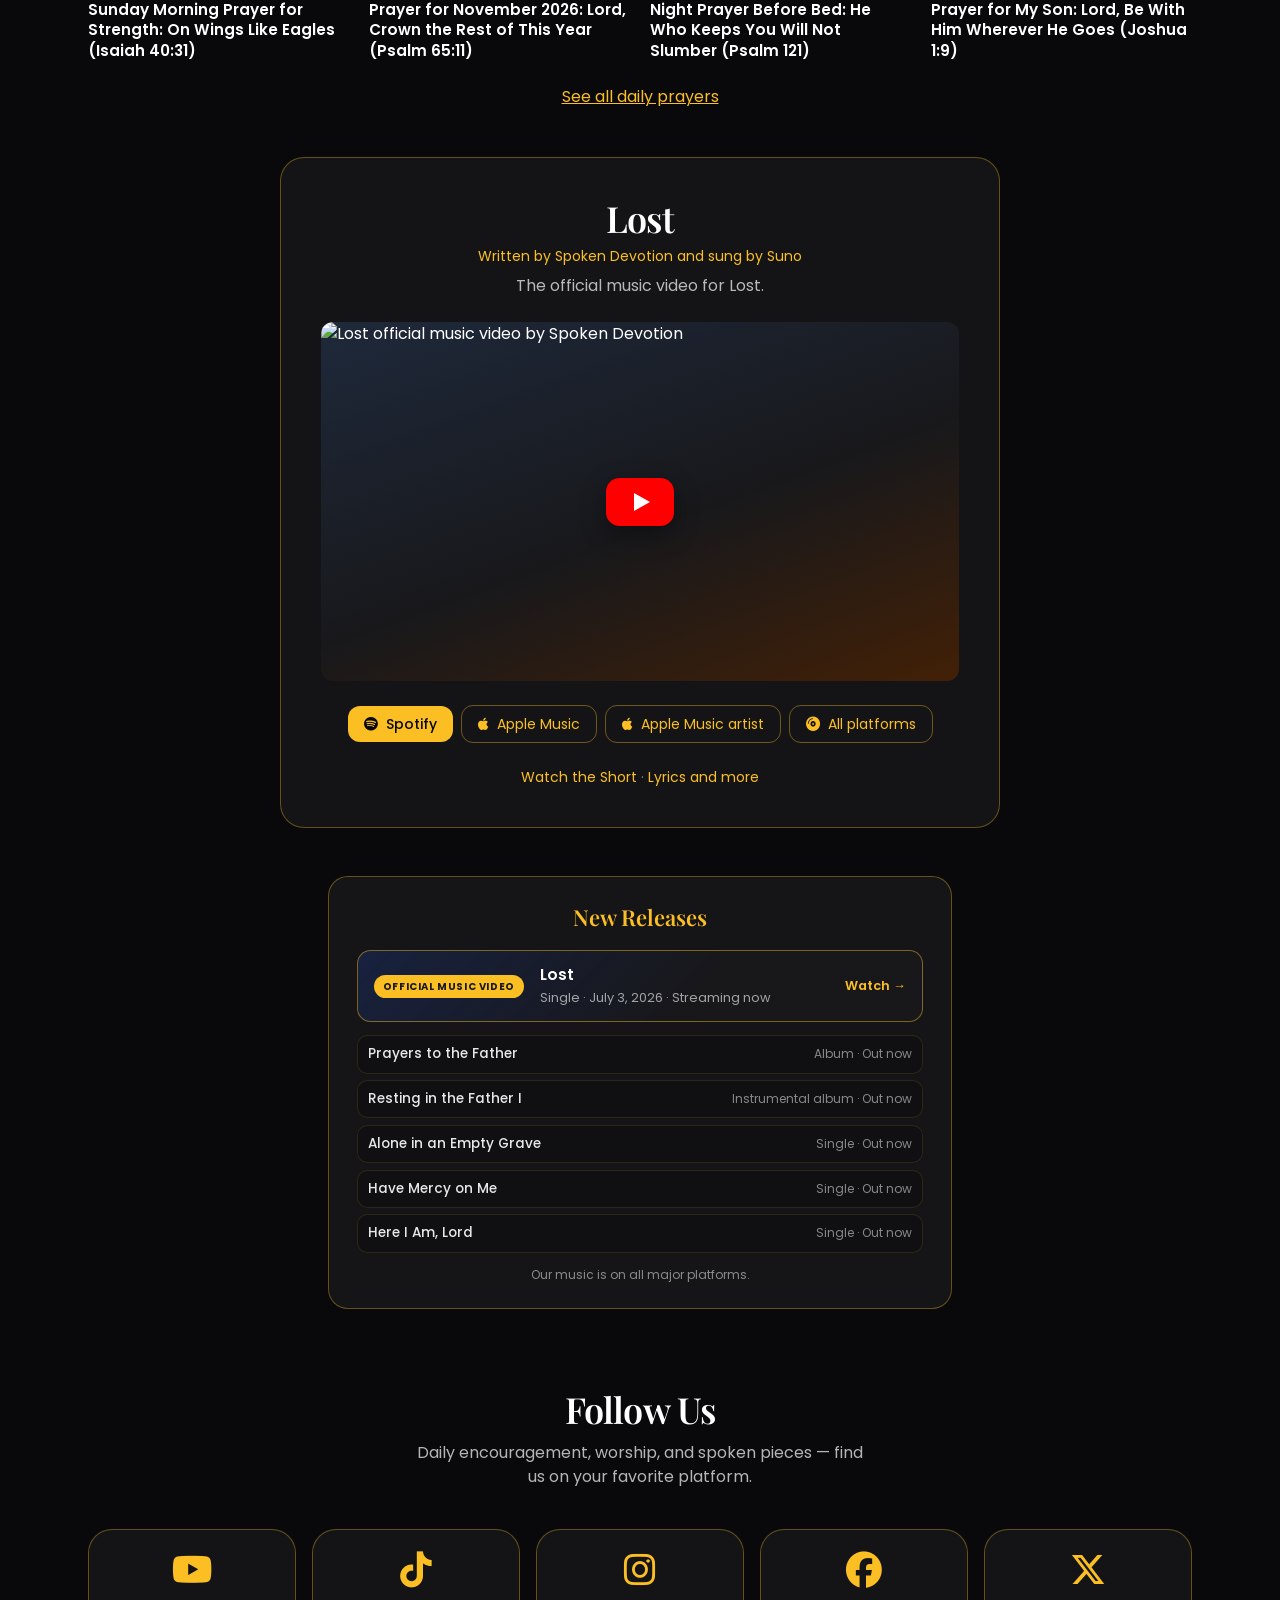
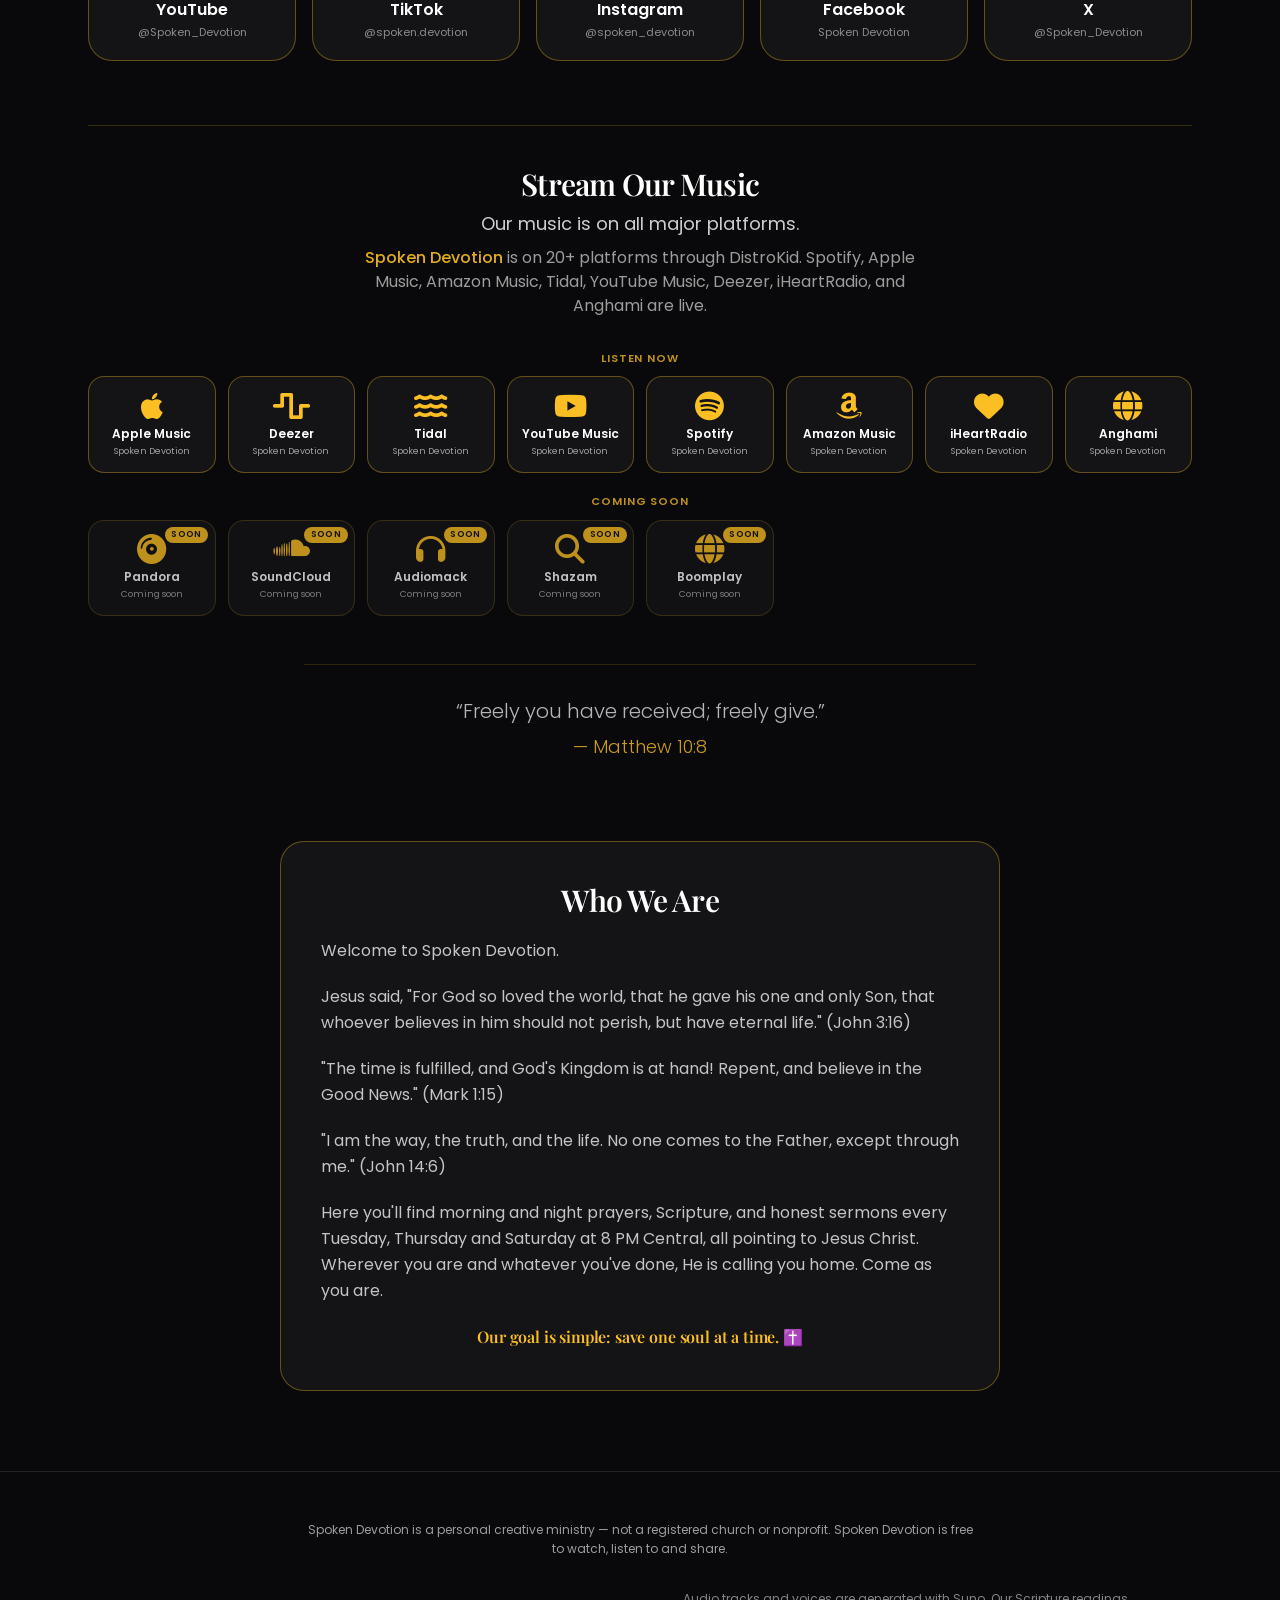
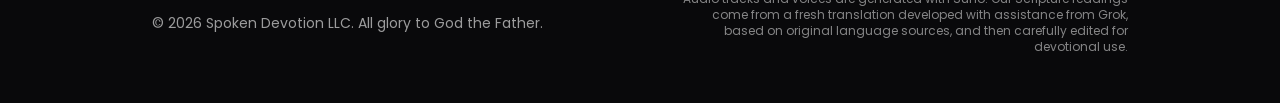
==== commit e62a2a45: "Add daily prayer videos Oct 19 - Nov 1 and Have Mercy on Me video" ====
--- a/index.html
+++ b/index.html
@@ -176,9 +176,10 @@
     <section class="max-w-6xl mx-auto px-6 pt-12" aria-labelledby="daily-prayers-heading">
         <h2 id="daily-prayers-heading" class="text-3xl md:text-4xl font-semibold tracking-tight text-center mb-3 heading-font">Daily Prayers</h2>
         <p class="text-center text-white/70 mb-8 max-w-2xl mx-auto">Morning and night prayers, scripture, and a Sunday prayer for your family. Tap a picture to play.</p>
-        <div class="daily-grid" data-daily-prayers>
+        <div class="daily-grid" data-daily-prayers data-daily-limit="4">
             <p class="daily-grid__loading text-center text-white/50">Loading prayers…</p>
         </div>
+        <p class="text-center mt-6"><a href="/prayer/" class="text-amber-400 hover:text-amber-300 underline">See all daily prayers</a></p>
     </section>
 
     <section class="max-w-3xl mx-auto px-6 pt-12" aria-labelledby="lost-heading">
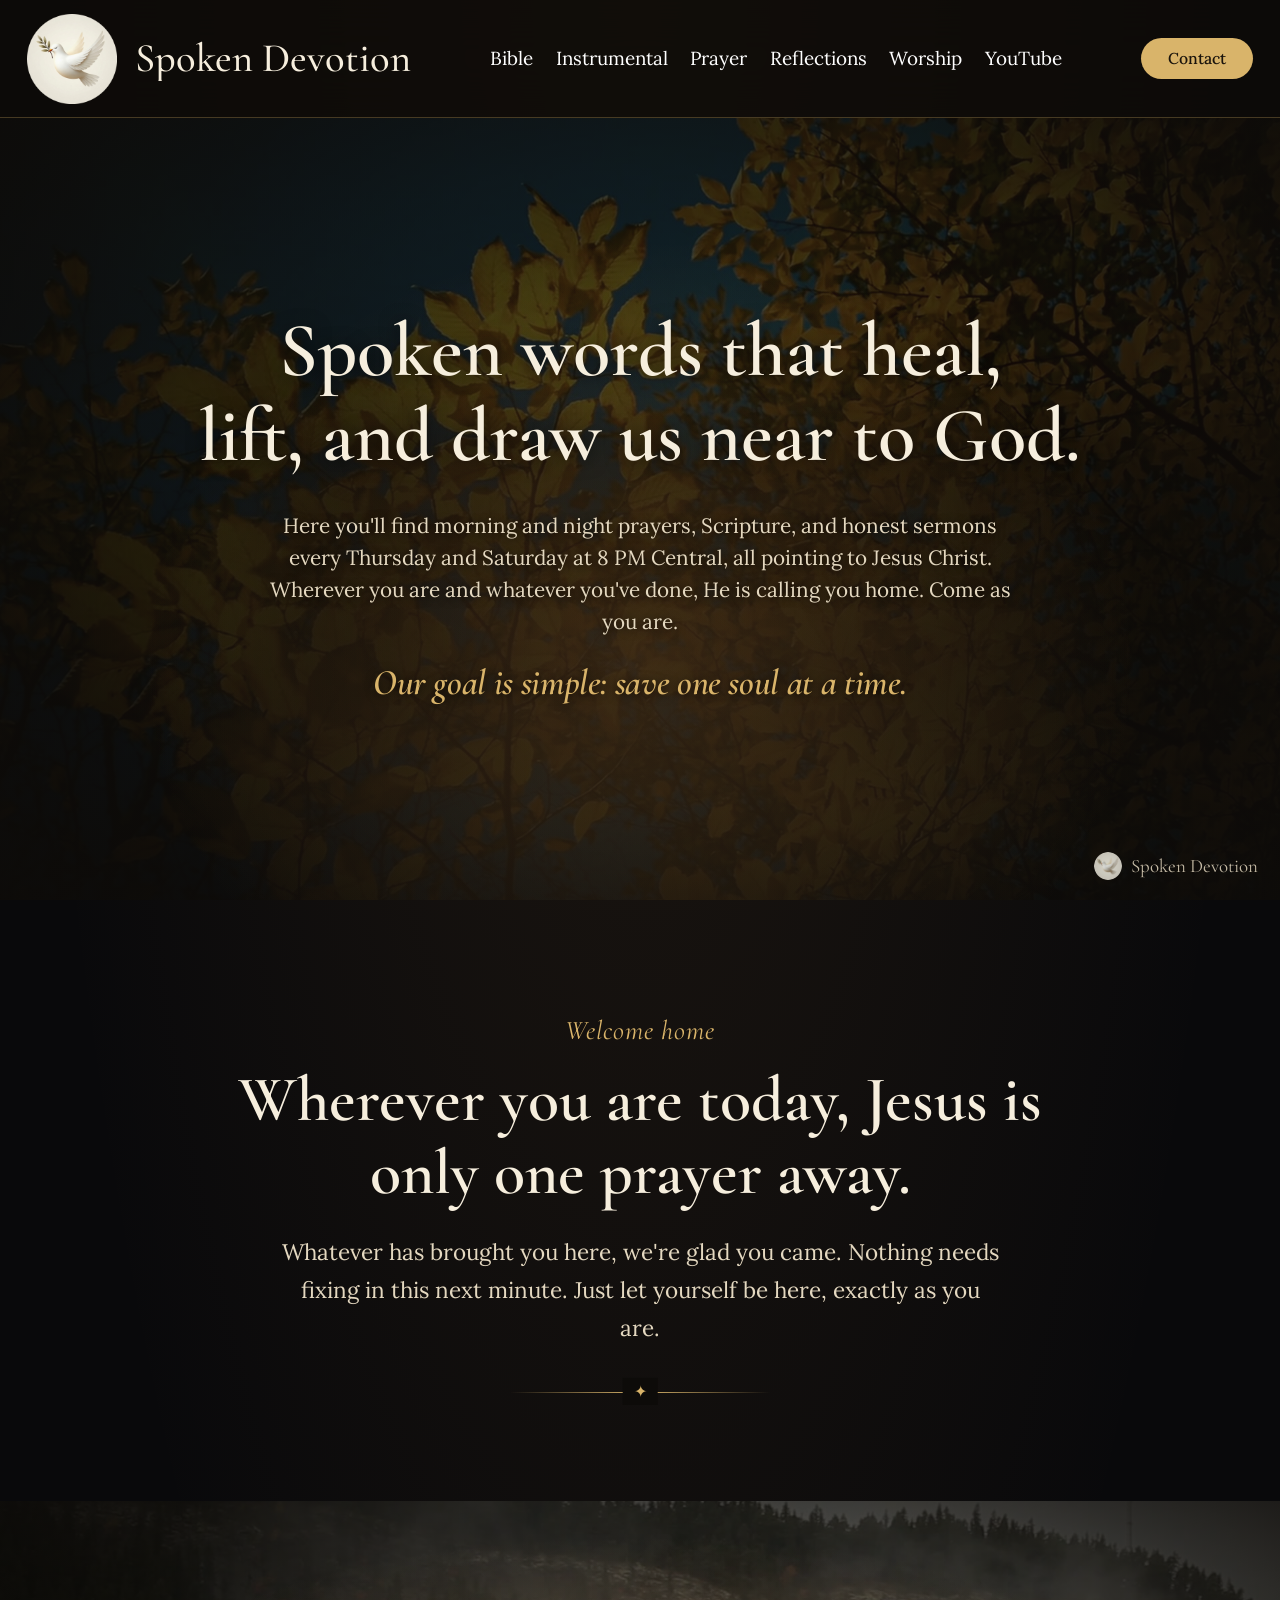
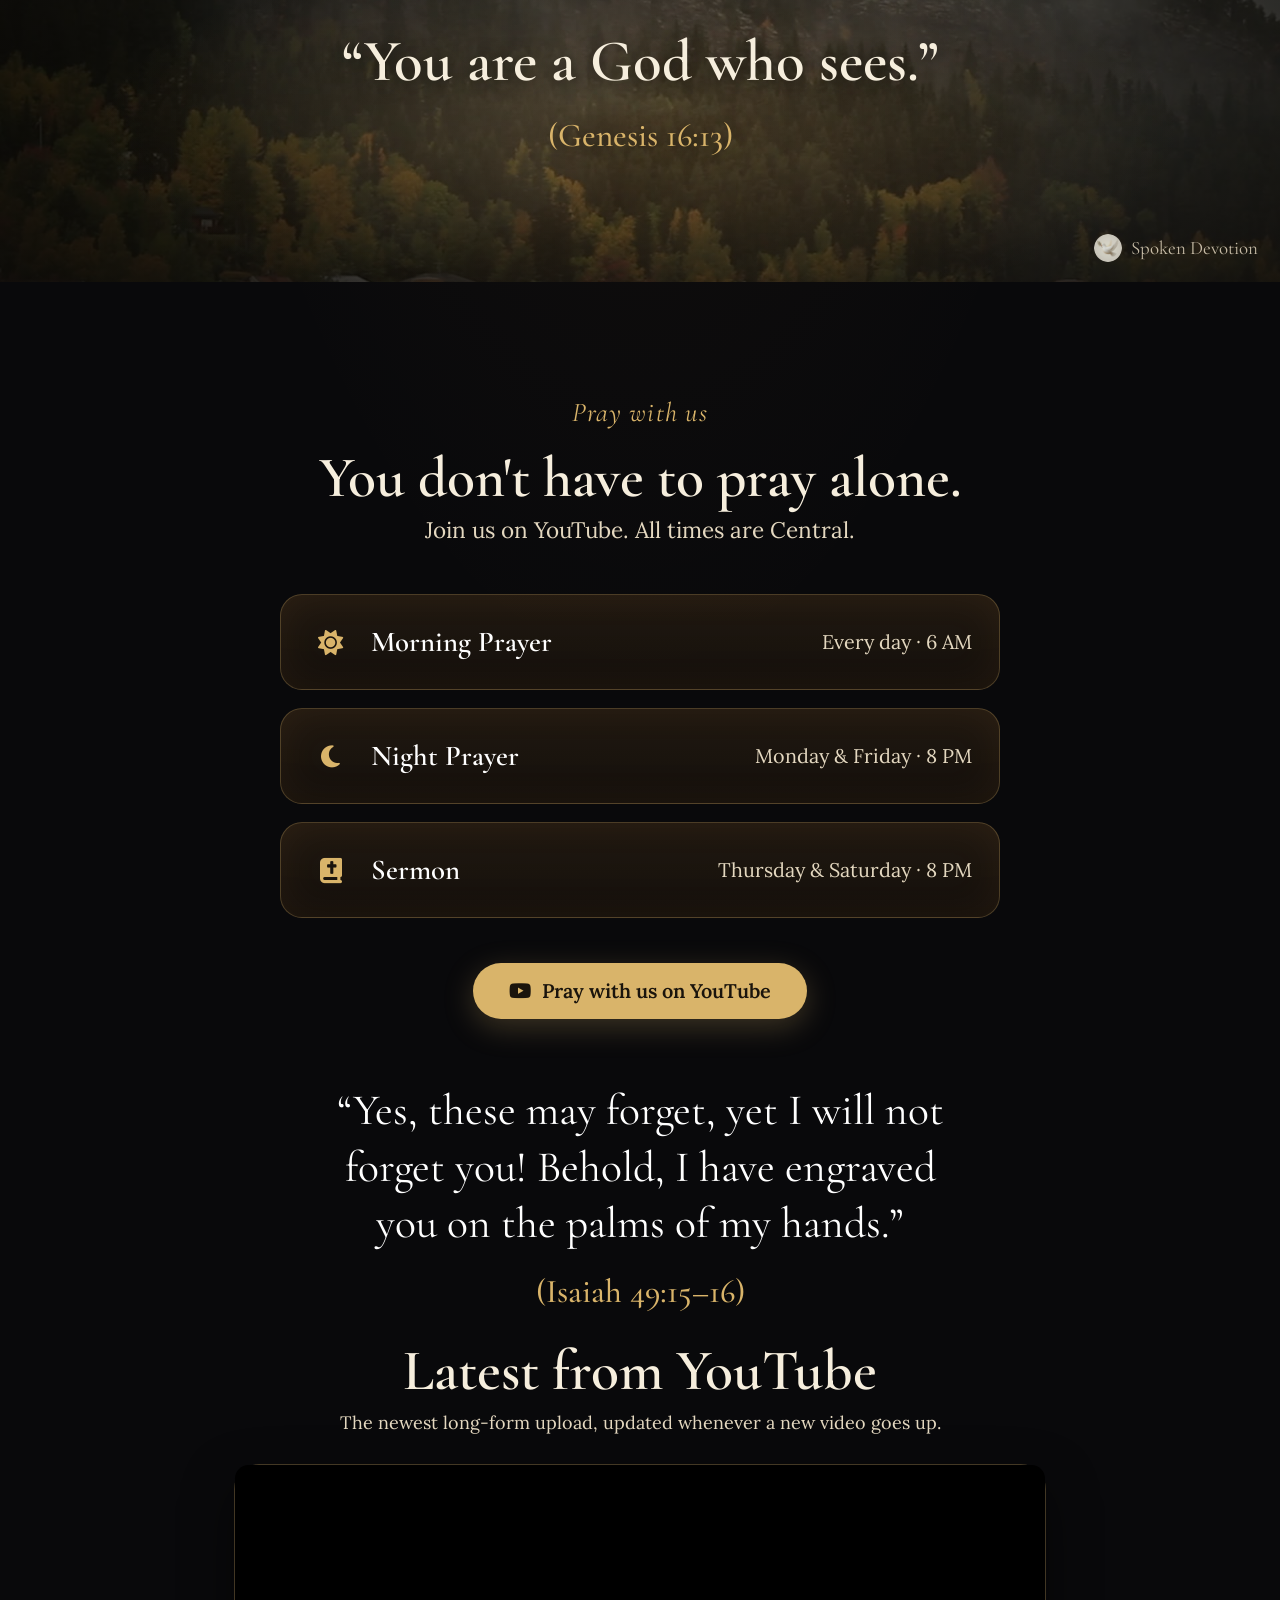
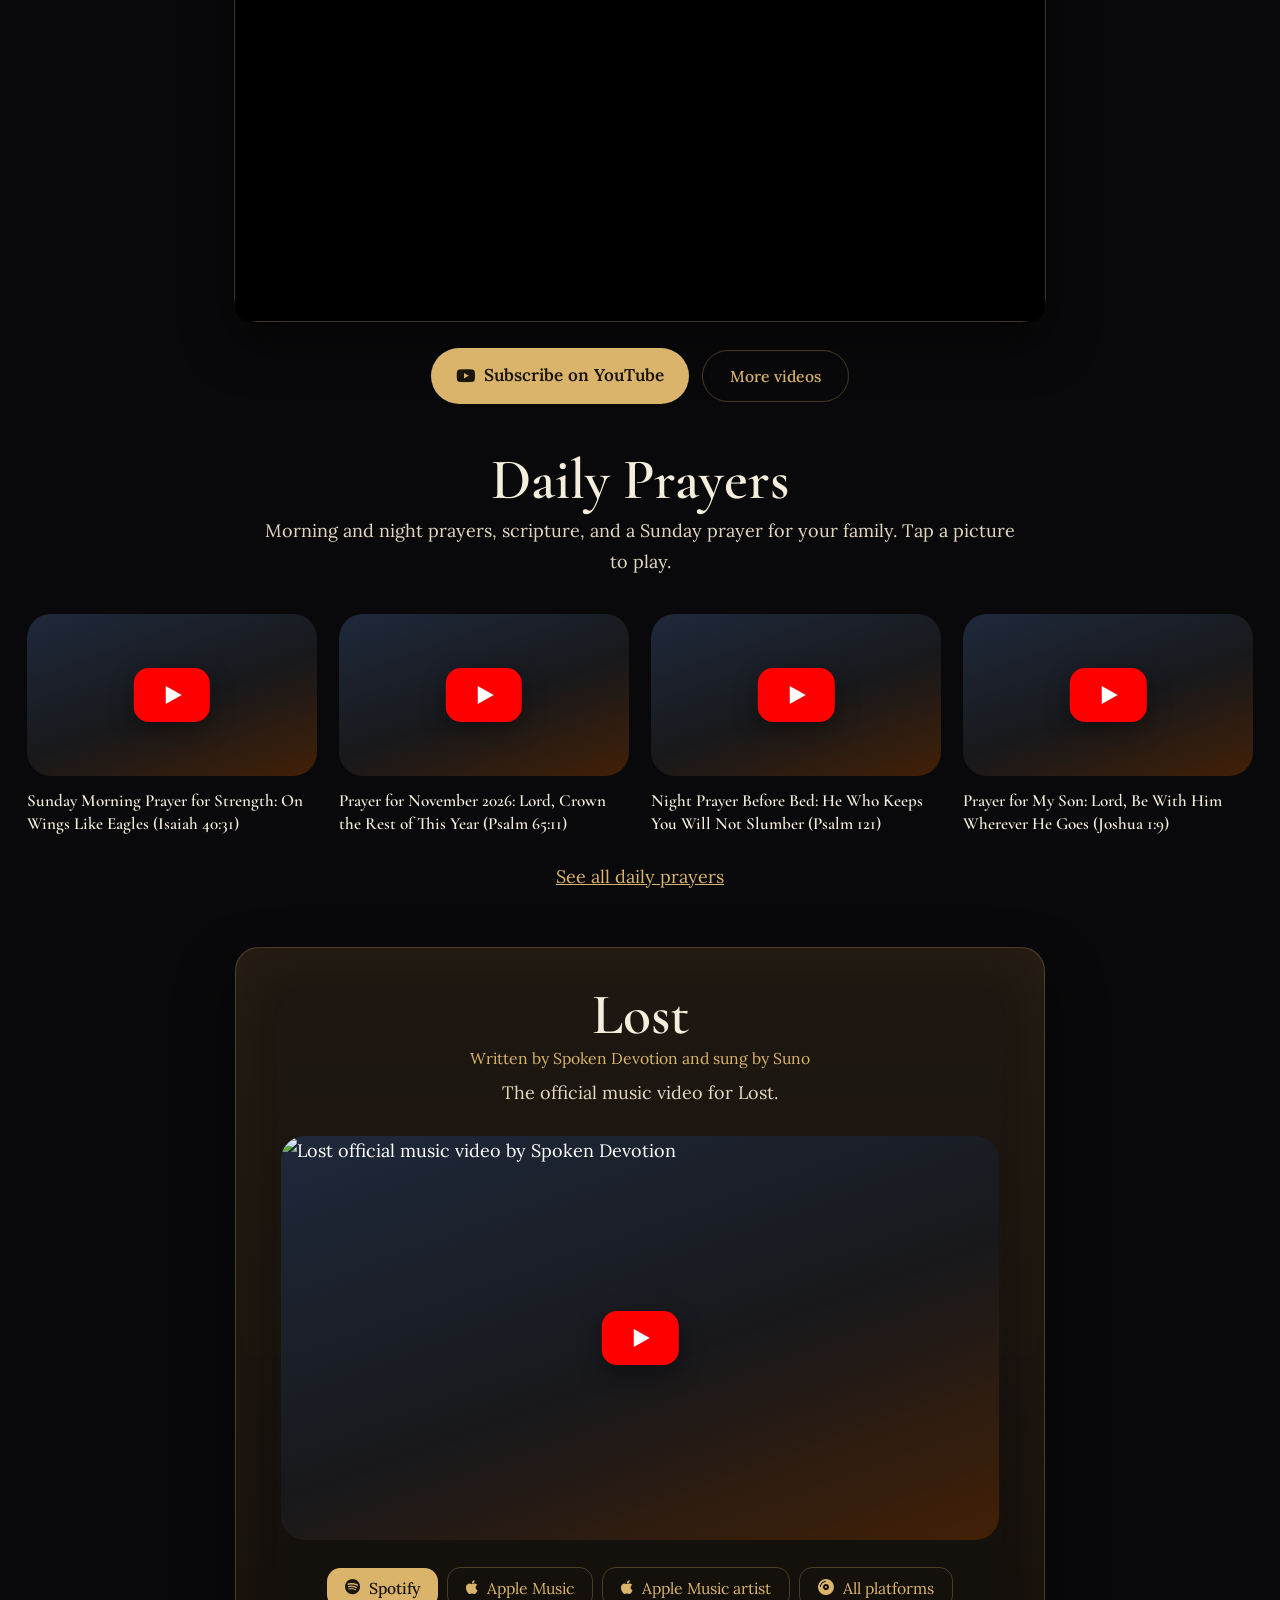
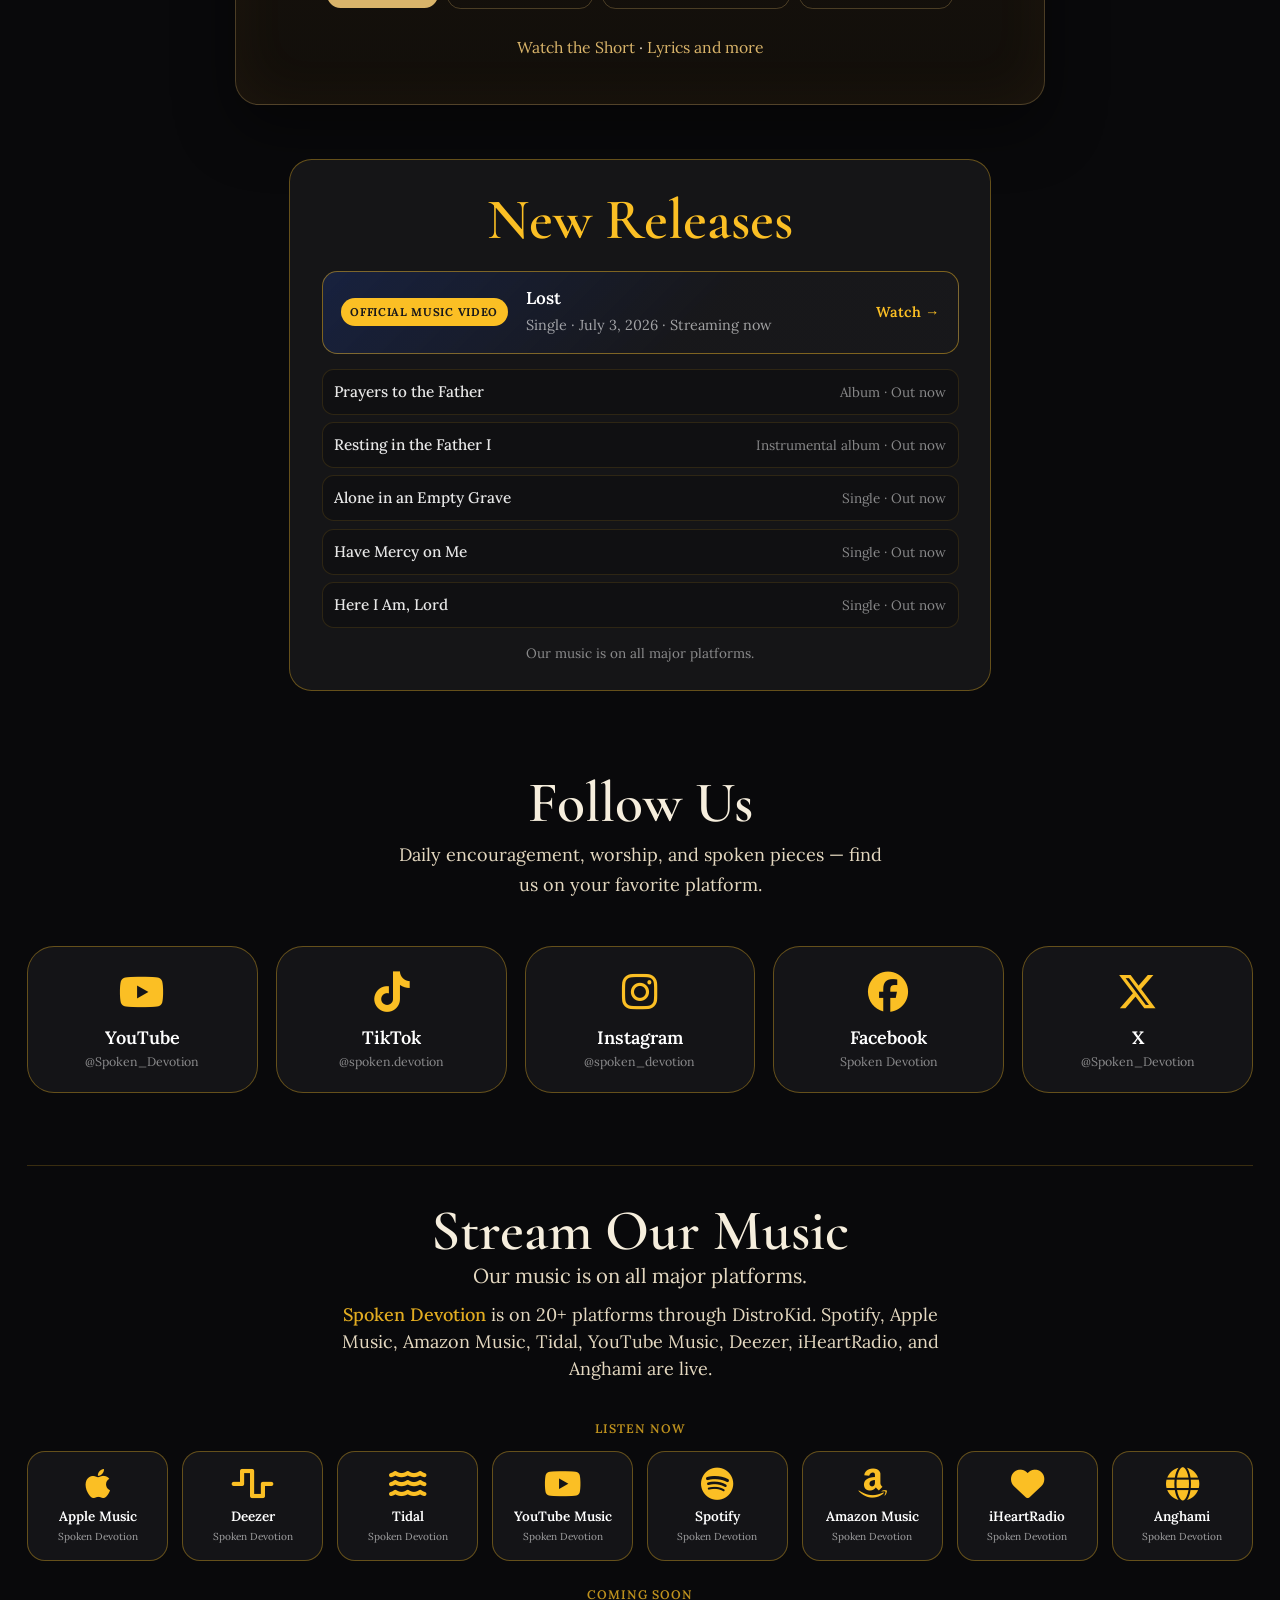
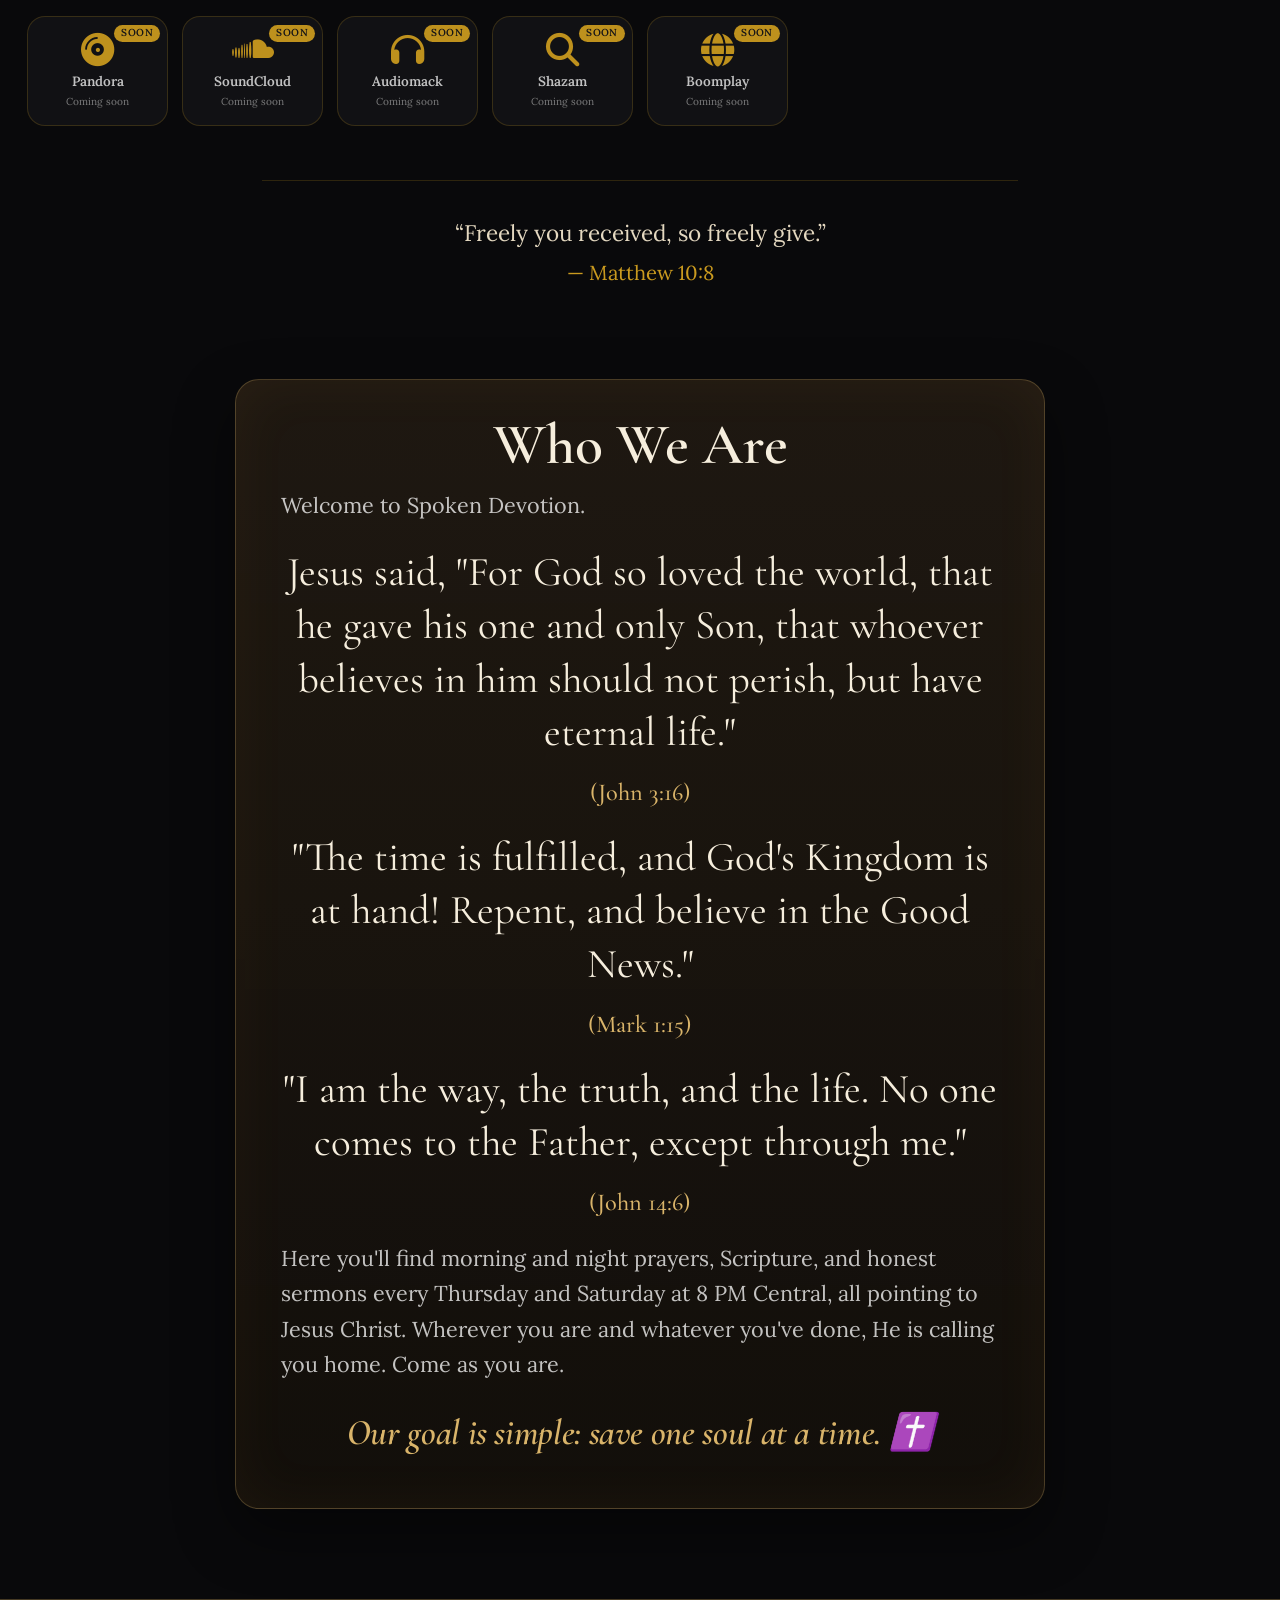
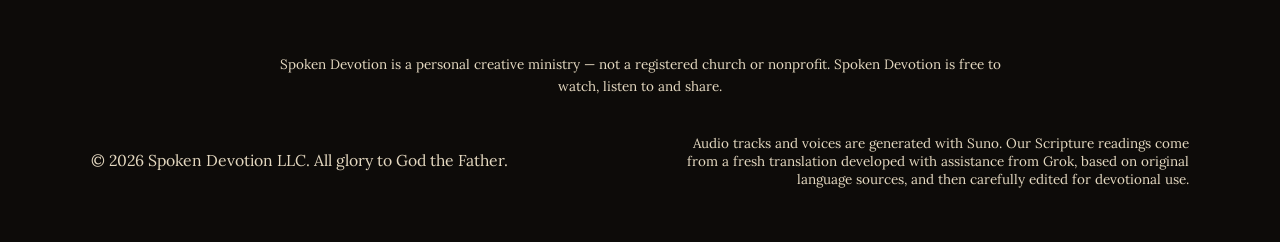
==== commit 862cca2e: "Apply the approved warm fall theme matching the YouTube look. Co-authored-by: awsimkins <awsimkins@u" ====
--- a/index.html
+++ b/index.html
@@ -4,14 +4,14 @@
     <meta charset="UTF-8">
     <meta name="viewport" content="width=device-width, initial-scale=1.0">
     <title>Spoken Devotion | Daily Christian Prayers, Scripture &amp; Worship Music</title>
-    <meta name="description" content="Here you'll find morning and night prayers, Scripture, and honest sermons every Tuesday, Thursday and Saturday at 8 PM Central, all pointing to Jesus Christ. Wherever you are and whatever you've done, He is calling you home. Come as you are. Our goal is simple: save one soul at a time.">
+    <meta name="description" content="Here you'll find morning and night prayers, Scripture, and honest sermons every Thursday and Saturday at 8 PM Central, all pointing to Jesus Christ. Wherever you are and whatever you've done, He is calling you home. Come as you are. Our goal is simple: save one soul at a time.">
     <meta name="theme-color" content="#0f172a">
     <link rel="icon" href="/images/logo.png" type="image/png">
     <link rel="apple-touch-icon" href="/images/logo.png">
     <meta property="og:type" content="website">
     <meta property="og:site_name" content="Spoken Devotion">
     <meta property="og:title" content="Spoken Devotion | Daily Christian Prayers, Scripture &amp; Worship Music">
-    <meta property="og:description" content="Here you'll find morning and night prayers, Scripture, and honest sermons every Tuesday, Thursday and Saturday at 8 PM Central, all pointing to Jesus Christ. Wherever you are and whatever you've done, He is calling you home. Come as you are. Our goal is simple: save one soul at a time.">
+    <meta property="og:description" content="Here you'll find morning and night prayers, Scripture, and honest sermons every Thursday and Saturday at 8 PM Central, all pointing to Jesus Christ. Wherever you are and whatever you've done, He is calling you home. Come as you are. Our goal is simple: save one soul at a time.">
     <meta property="og:url" content="https://spokendevotion.com/">
     <link rel="canonical" href="https://spokendevotion.com/">
     <meta property="og:image" content="https://spokendevotion.com/images/og-share.png">
@@ -21,7 +21,7 @@
     <meta property="og:image:alt" content="Spoken Devotion — daily Christian prayers, scripture, and worship music">
     <meta name="twitter:card" content="summary_large_image">
     <meta name="twitter:title" content="Spoken Devotion | Daily Christian Prayers, Scripture &amp; Worship Music">
-    <meta name="twitter:description" content="Here you'll find morning and night prayers, Scripture, and honest sermons every Tuesday, Thursday and Saturday at 8 PM Central, all pointing to Jesus Christ. Wherever you are and whatever you've done, He is calling you home. Come as you are. Our goal is simple: save one soul at a time.">
+    <meta name="twitter:description" content="Here you'll find morning and night prayers, Scripture, and honest sermons every Thursday and Saturday at 8 PM Central, all pointing to Jesus Christ. Wherever you are and whatever you've done, He is calling you home. Come as you are. Our goal is simple: save one soul at a time.">
     <meta name="twitter:image" content="https://spokendevotion.com/images/og-share.png">
     <meta name="twitter:image:alt" content="Spoken Devotion — daily Christian prayers, scripture, and worship music">
     <script type="application/ld+json">
@@ -33,7 +33,7 @@
           "@id": "https://spokendevotion.com/#organization",
           "name": "Spoken Devotion",
           "url": "https://spokendevotion.com/",
-          "description": "Here you'll find morning and night prayers, Scripture, and honest sermons every Tuesday, Thursday and Saturday at 8 PM Central, all pointing to Jesus Christ. Wherever you are and whatever you've done, He is calling you home. Come as you are. Our goal is simple: save one soul at a time.",
+          "description": "Here you'll find morning and night prayers, Scripture, and honest sermons every Thursday and Saturday at 8 PM Central, all pointing to Jesus Christ. Wherever you are and whatever you've done, He is calling you home. Come as you are. Our goal is simple: save one soul at a time.",
           "logo": {
             "@type": "ImageObject",
             "url": "https://spokendevotion.com/images/logo.png",
@@ -81,12 +81,14 @@
     <link rel="stylesheet" href="https://cdnjs.cloudflare.com/ajax/libs/font-awesome/6.5.1/css/all.min.css">
     <link rel="stylesheet" href="/partials/site.css?v=25">
     <style>
-        @import url('https://fonts.googleapis.com/css2?family=Playfair+Display:wght@400;700&family=Poppins:wght@400;500;600&display=swap');
+        @import url('https://fonts.googleapis.com/css2?family=Cormorant+Garamond:ital,wght@0,500;0,600;1,500&family=Lora:wght@400;500;600&display=swap');
         .accent-gold { color: #fbbf24; }
         .section-divider { border-top: 1px solid rgba(251, 191, 36, 0.2); }
     </style>
     <!-- Tailwind last, matching the old Play CDN cascade order -->
     <link rel="stylesheet" href="/css/tailwind.min.css?v=2">
+    <link rel="stylesheet" href="/partials/theme-youtube.css?v=3">
+    <script src="/partials/theme-youtube.js?v=3" defer></script>
 </head>
 <body class="bg-zinc-950 text-white overflow-x-hidden">
     <div id="nav-root"><!-- partial:nav (generated from partials/nav.html; run scripts/sync-partials.py) -->
@@ -132,7 +134,7 @@
 <!-- /partial:nav --></div>
 
     <!-- Hero Banner -->
-    <section class="page-banner page-banner--standard page-banner--light" data-banner="/images/main.png" data-fallback="devotion-bg">
+    <section class="page-banner page-banner--hero" data-banner="/images/fall-leaves.jpg?v=3" data-fallback="devotion-bg">
         <div class="page-banner__fallback"></div>
         <div class="page-banner__image"></div>
         <div class="page-banner__overlay"></div>
@@ -141,13 +143,39 @@
                 Spoken words that heal,<br>lift, and draw us near to God.
             </h1>
             <p class="text-white/80 max-w-2xl mx-auto">
-                Here you'll find morning and night prayers, Scripture, and honest sermons every Tuesday, Thursday and Saturday at 8 PM Central, all pointing to Jesus Christ. Wherever you are and whatever you've done, He is calling you home. Come as you are.
+                Here you'll find morning and night prayers, Scripture, and honest sermons every Thursday and Saturday at 8 PM Central, all pointing to Jesus Christ. Wherever you are and whatever you've done, He is calling you home. Come as you are.
             </p>
             <p class="mission-line">Our goal is simple: save one soul at a time.</p>
         </div>
-    </section>
-
-    <section class="max-w-3xl mx-auto px-6 pt-10 md:pt-12" aria-labelledby="latest-yt-heading">
+        <div class="sd-watermark" aria-hidden="true"><img src="/images/logo.png" alt=""> Spoken Devotion</div>
+    </section>
+
+    <section class="sd-welcome" aria-labelledby="welcome-heading">
+        <p class="sd-eyebrow">Welcome home</p>
+        <h2 id="welcome-heading">Wherever you are today, Jesus is only one prayer away.</h2>
+        <p>Whatever has brought you here, we're glad you came. Nothing needs fixing in this next minute. Just let yourself be here, exactly as you are.</p>
+        <hr class="sd-divider" aria-hidden="true">
+    </section>
+
+    <section class="sd-verse-band" aria-label="Scripture">
+        <p class="sd-verse">&ldquo;You are a God who sees.&rdquo;<span class="sd-ref">(Genesis 16:13)</span></p>
+        <div class="sd-watermark" aria-hidden="true"><img src="/images/logo.png" alt=""> Spoken Devotion</div>
+    </section>
+
+    <section class="sd-pray" aria-labelledby="pray-heading">
+        <p class="sd-eyebrow">Pray with us</p>
+        <h2 id="pray-heading">You don't have to pray alone.</h2>
+        <p class="sd-pray__intro">Join us on YouTube. All times are Central.</p>
+        <ul class="sd-schedule">
+            <li><i class="fa-solid fa-sun" aria-hidden="true"></i><span class="sd-schedule__what">Morning Prayer</span><span class="sd-schedule__when">Every day &middot; 6 AM</span></li>
+            <li><i class="fa-solid fa-moon" aria-hidden="true"></i><span class="sd-schedule__what">Night Prayer</span><span class="sd-schedule__when">Monday &amp; Friday &middot; 8 PM</span></li>
+            <li><i class="fa-solid fa-book-bible" aria-hidden="true"></i><span class="sd-schedule__what">Sermon</span><span class="sd-schedule__when">Thursday &amp; Saturday &middot; 8 PM</span></li>
+        </ul>
+        <a class="sd-btn" href="https://www.youtube.com/@Spoken_Devotion" target="_blank" rel="noopener noreferrer"><i class="fa-brands fa-youtube" aria-hidden="true"></i> Pray with us on YouTube</a>
+        <p class="sd-pray__verse">&ldquo;Yes, these may forget, yet I will not forget you! Behold, I have engraved you on the palms of my hands.&rdquo;<span class="sd-ref">(Isaiah 49:15&ndash;16)</span></p>
+    </section>
+
+    <section class="max-w-3xl mx-auto px-6 pt-16 md:pt-20" aria-labelledby="latest-yt-heading">
         <h2 id="latest-yt-heading" class="text-3xl md:text-4xl font-semibold tracking-tight text-center mb-3 heading-font">Latest from YouTube</h2>
         <p class="text-center text-white/70 mb-6 max-w-xl mx-auto">The newest long-form upload, updated whenever a new video goes up.</p>
         <!-- Long-form uploads only (no Shorts). Verified via YouTube oEmbed and the playlist feed.
@@ -271,20 +299,20 @@
         <div data-streaming-platforms></div>
 
         <blockquote class="home-verse text-lg md:text-xl font-light text-white/70 leading-relaxed text-center mt-12 max-w-2xl mx-auto">
-            “Freely you have received; freely give.”
+            “Freely you received, so freely give.”
             <span class="text-amber-400/80 block mt-2 text-base md:text-lg">— Matthew 10:8</span>
         </blockquote>
     </div>
 
     <!-- Who we are -->
     <div class="max-w-3xl mx-auto px-6 pb-20">
-        <div class="audio-card p-8 md:p-10 text-center md:text-left space-y-5 text-white/75 leading-relaxed">
+        <div class="audio-card who-we-are p-8 md:p-10 text-center md:text-left space-y-5 text-white/75 leading-relaxed">
             <h2 class="text-2xl md:text-3xl font-semibold tracking-tight heading-font text-white text-center">Who We Are</h2>
             <p>Welcome to Spoken Devotion.</p>
-            <p>Jesus said, "For God so loved the world, that he gave his one and only Son, that whoever believes in him should not perish, but have eternal life." (John 3:16)</p>
-            <p>"The time is fulfilled, and God's Kingdom is at hand! Repent, and believe in the Good News." (Mark 1:15)</p>
-            <p>"I am the way, the truth, and the life. No one comes to the Father, except through me." (John 14:6)</p>
-            <p>Here you'll find morning and night prayers, Scripture, and honest sermons every Tuesday, Thursday and Saturday at 8 PM Central, all pointing to Jesus Christ. Wherever you are and whatever you've done, He is calling you home. Come as you are.</p>
+            <p class="sd-quote">Jesus said, "For God so loved the world, that he gave his one and only Son, that whoever believes in him should not perish, but have eternal life."<span class="sd-ref">(John 3:16)</span></p>
+            <p class="sd-quote">"The time is fulfilled, and God's Kingdom is at hand! Repent, and believe in the Good News."<span class="sd-ref">(Mark 1:15)</span></p>
+            <p class="sd-quote">"I am the way, the truth, and the life. No one comes to the Father, except through me."<span class="sd-ref">(John 14:6)</span></p>
+            <p>Here you'll find morning and night prayers, Scripture, and honest sermons every Thursday and Saturday at 8 PM Central, all pointing to Jesus Christ. Wherever you are and whatever you've done, He is calling you home. Come as you are.</p>
             <p class="mission-line text-center">Our goal is simple: save one soul at a time. ✝️</p>
         </div>
     </div>
--- a/partials/theme-youtube.css
+++ b/partials/theme-youtube.css
@@ -0,0 +1,124 @@
+/* Spoken Devotion — "YouTube look" theme (mockup).
+   Warm fall imagery under a dark vignette, cream Cormorant Garamond text,
+   gold accents for verse references. Loaded after tailwind/site.css. */
+:root{
+  --sd-ink:#0d0b09; --sd-ink-2:#17130f; --sd-cream:#f6eedd; --sd-cream-dim:#e4d8c0;
+  --sd-gold:#d9b46a; --sd-gold-bright:#ecc97f; --sd-line:rgba(217,180,106,.28);
+}
+html{font-size:112.5%}               /* 18px base for easier reading */
+body{background:radial-gradient(ellipse at top,#1d1710 0%,var(--sd-ink) 60%) fixed;
+  color:var(--sd-cream);font-family:'Lora',Georgia,serif;line-height:1.7}
+.heading-font,h1,h2,h3{font-family:'Cormorant Garamond',Georgia,serif!important;
+  font-weight:600!important;letter-spacing:0!important;color:var(--sd-cream)}
+h2{font-size:clamp(2.2rem,4.5vw,3.2rem)!important;line-height:1.15}
+.text-white\/70,.text-white\/60,.text-white\/80,.text-white\/50{color:var(--sd-cream-dim)!important}
+.text-amber-400,.hover\:text-amber-400:hover{color:var(--sd-gold)!important}
+.bg-amber-400{background:var(--sd-gold)!important;color:#1a140c!important}
+.bg-amber-400:hover{background:var(--sd-gold-bright)!important}
+.border-amber-400\/40,.border-amber-400\/20{border-color:var(--sd-line)!important}
+a:focus-visible,button:focus-visible{outline:3px solid var(--sd-gold-bright);outline-offset:3px}
+
+/* Nav */
+#site-nav{background:rgba(13,11,9,.88)!important;border-bottom:1px solid var(--sd-line)!important}
+#site-nav .brand-name{font-family:'Cormorant Garamond',serif;font-weight:500!important;letter-spacing:.01em}
+#site-nav .nav-links a{font-size:1.05rem}
+
+/* Banners: fall still + dark vignette like the videos */
+.page-banner__overlay{background:
+  radial-gradient(ellipse at center,rgba(13,11,9,.25) 0%,rgba(13,11,9,.6) 60%,rgba(13,11,9,.92) 100%),
+  linear-gradient(to bottom,rgba(13,11,9,.35),rgba(13,11,9,.75))!important}
+.page-banner__content{text-align:center;padding:4rem 1.5rem;position:relative;z-index:1}
+.page-banner__content h1{font-size:clamp(2.6rem,6vw,4.6rem)!important;line-height:1.1;
+  text-shadow:0 2px 18px rgba(0,0,0,.7)}
+.page-banner__content p{font-size:1.15rem;text-shadow:0 1px 10px rgba(0,0,0,.8)}
+.page-banner--hero{min-height:calc(100vh - 6.5rem);display:flex;align-items:center;justify-content:center}
+
+/* Scripture — EXTRA big, cream, gold reference */
+.sd-verse{font-family:'Cormorant Garamond',serif;font-weight:600;color:var(--sd-cream);
+  font-size:clamp(2.1rem,4.6vw,3.6rem);line-height:1.2;max-width:22ch;margin:0 auto;
+  text-shadow:0 2px 20px rgba(0,0,0,.75)}
+.sd-ref{display:block;margin-top:1rem;font-family:'Cormorant Garamond',serif;font-weight:500;
+  color:var(--sd-gold);font-size:clamp(1.4rem,2.6vw,1.9rem)}
+.sd-verse-band{position:relative;overflow:hidden;padding:7rem 1.5rem;text-align:center;margin-top:4rem;
+  background:url('/images/fall-misty-bench.jpg?v=2') center/cover}
+.sd-verse-band::before{content:"";position:absolute;inset:0;background:
+  radial-gradient(ellipse at center,rgba(13,11,9,.45) 0%,rgba(13,11,9,.88) 100%)}
+.sd-verse-band>*{position:relative}
+.sd-watermark{position:absolute;right:1.25rem;bottom:1rem;display:flex;align-items:center;gap:.5rem;
+  font-family:'Cormorant Garamond',serif;color:var(--sd-cream-dim);font-size:1.05rem;opacity:.85}
+.sd-watermark img{width:28px;height:28px;border-radius:50%}
+
+.mission-line{font-family:'Cormorant Garamond',serif!important;color:var(--sd-gold)!important;
+  font-size:clamp(1.5rem,3vw,2rem)!important;font-style:italic;margin-top:1.5rem}
+
+/* Cards & frames */
+.audio-card,.yt-frame,.yt-facade,.daily-grid>*{border-radius:14px!important}
+.audio-card{background:linear-gradient(180deg,rgba(40,31,20,.7),rgba(20,16,11,.85))!important;
+  border:1px solid var(--sd-line)!important;box-shadow:0 20px 50px rgba(0,0,0,.45)}
+.yt-frame{box-shadow:0 0 0 1px var(--sd-line),0 20px 50px rgba(0,0,0,.5)}
+.btn-subscribe{background:var(--sd-gold)!important;color:#1a140c!important;border-radius:999px}
+
+/* Who We Are verses get the scripture treatment */
+.who-we-are p{font-size:1.2rem}
+.who-we-are .sd-quote{font-family:'Cormorant Garamond',serif;font-size:clamp(1.7rem,3.2vw,2.3rem);
+  line-height:1.3;text-align:center;color:var(--sd-cream);margin:2rem 0}
+.who-we-are .sd-quote .sd-ref{font-size:1.35rem}
+
+footer{background:var(--sd-ink)!important;border-top:1px solid var(--sd-line)!important}
+@media (max-width:640px){html{font-size:106%}.sd-verse-band{padding:5rem 1.25rem}}
+@media (prefers-reduced-motion:reduce){*{transition:none!important}}
+
+/* ---- v2 polish: warmth, home feeling ---- */
+body{background:
+  radial-gradient(ellipse 70% 40% at 50% 0%,rgba(217,150,70,.10),transparent 70%),
+  radial-gradient(ellipse at top,#1f1810 0%,var(--sd-ink) 65%) fixed}
+/* candle-glow / golden-hour tint over every banner (each page keeps its own art) */
+.page-banner__overlay{background:
+  radial-gradient(ellipse at 50% 70%,rgba(255,170,80,.16) 0%,transparent 55%),
+  radial-gradient(ellipse at center,rgba(13,11,9,.2) 0%,rgba(13,11,9,.6) 62%,rgba(13,11,9,.93) 100%),
+  linear-gradient(to bottom,rgba(30,18,6,.35),rgba(13,11,9,.78))!important}
+.page-banner__image{filter:sepia(.18) saturate(1.05)}
+.sd-verse-band::before{background:
+  radial-gradient(ellipse at 50% 60%,rgba(255,170,80,.14),transparent 60%),
+  radial-gradient(ellipse at center,rgba(13,11,9,.4) 0%,rgba(13,11,9,.88) 100%)}
+.sd-eyebrow{font-family:'Cormorant Garamond',serif;font-style:italic;color:var(--sd-gold);
+  font-size:1.5rem;letter-spacing:.04em;margin-bottom:.5rem}
+.sd-divider{border:0;height:1px;width:min(260px,60%);margin:2.5rem auto 0;
+  background:linear-gradient(90deg,transparent,var(--sd-gold),transparent);position:relative;overflow:visible}
+.sd-divider::after{content:"✦";position:absolute;left:50%;top:50%;transform:translate(-50%,-55%);
+  color:var(--sd-gold);background:var(--sd-ink);padding:0 .6rem;font-size:.9rem}
+.sd-welcome,.sd-pray{max-width:52rem;margin:0 auto;padding:6rem 1.5rem 2rem;text-align:center}
+.sd-welcome h2{font-size:clamp(2.3rem,5vw,3.6rem)!important;line-height:1.15;margin-bottom:1.25rem}
+.sd-welcome p:not(.sd-eyebrow),.sd-pray__intro{font-size:1.25rem;color:var(--sd-cream-dim);max-width:40rem;margin:0 auto}
+.sd-schedule{list-style:none;padding:0;margin:2.5rem auto;display:grid;gap:1rem;max-width:40rem}
+.sd-schedule li{display:grid;grid-template-columns:2.5rem 1fr auto;align-items:center;gap:1rem;text-align:left;
+  padding:1.25rem 1.5rem;border-radius:22px;border:1px solid var(--sd-line);
+  background:linear-gradient(180deg,rgba(52,38,22,.55),rgba(24,18,12,.75));box-shadow:0 0 40px rgba(255,170,80,.06) inset}
+.sd-schedule i{color:var(--sd-gold);font-size:1.4rem;text-align:center}
+.sd-schedule__what{font-family:'Cormorant Garamond',serif;font-size:1.6rem;font-weight:600}
+.sd-schedule__when{color:var(--sd-cream-dim);font-size:1.1rem;text-align:right}
+.sd-btn{display:inline-flex;align-items:center;gap:.6rem;min-height:56px;padding:0 2rem;border-radius:999px;
+  background:var(--sd-gold);color:#1a140c;font-weight:600;font-size:1.1rem;
+  box-shadow:0 8px 30px rgba(217,180,106,.25);transition:background .3s}
+.sd-btn:hover{background:var(--sd-gold-bright)}
+.sd-pray__verse{font-family:'Cormorant Garamond',serif;font-size:clamp(1.8rem,3.4vw,2.5rem);line-height:1.3;
+  margin:3.5rem auto 0;max-width:34rem}
+/* softer cards, more room */
+.audio-card,.yt-frame,.yt-facade,.daily-grid>*{border-radius:24px!important}
+.audio-card{box-shadow:0 0 60px rgba(255,170,80,.05) inset,0 24px 60px rgba(0,0,0,.45)}
+section[aria-labelledby]{scroll-margin-top:7rem}
+main > section + section{margin-top:1.5rem}
+/* fade-in */
+.sd-reveal{opacity:0;transform:translateY(18px);transition:opacity 1.2s ease,transform 1.2s ease}
+.sd-reveal.sd-in{opacity:1;transform:none}
+/* mobile comfort */
+@media (max-width:640px){
+  .sd-welcome,.sd-pray{padding-top:4.5rem}
+  .sd-schedule li{grid-template-columns:2rem 1fr;row-gap:.2rem}
+  .sd-schedule__when{grid-column:2;text-align:left}
+  .sd-btn{width:100%;justify-content:center}
+  #site-nav a,#mobile-menu a{min-height:44px;display:inline-flex;align-items:center}
+  #mobile-menu a{font-size:1.2rem}
+  .daily-grid a, .yt-facade{min-height:44px}
+}
+@media (prefers-reduced-motion:reduce){.sd-reveal{opacity:1;transform:none}}
